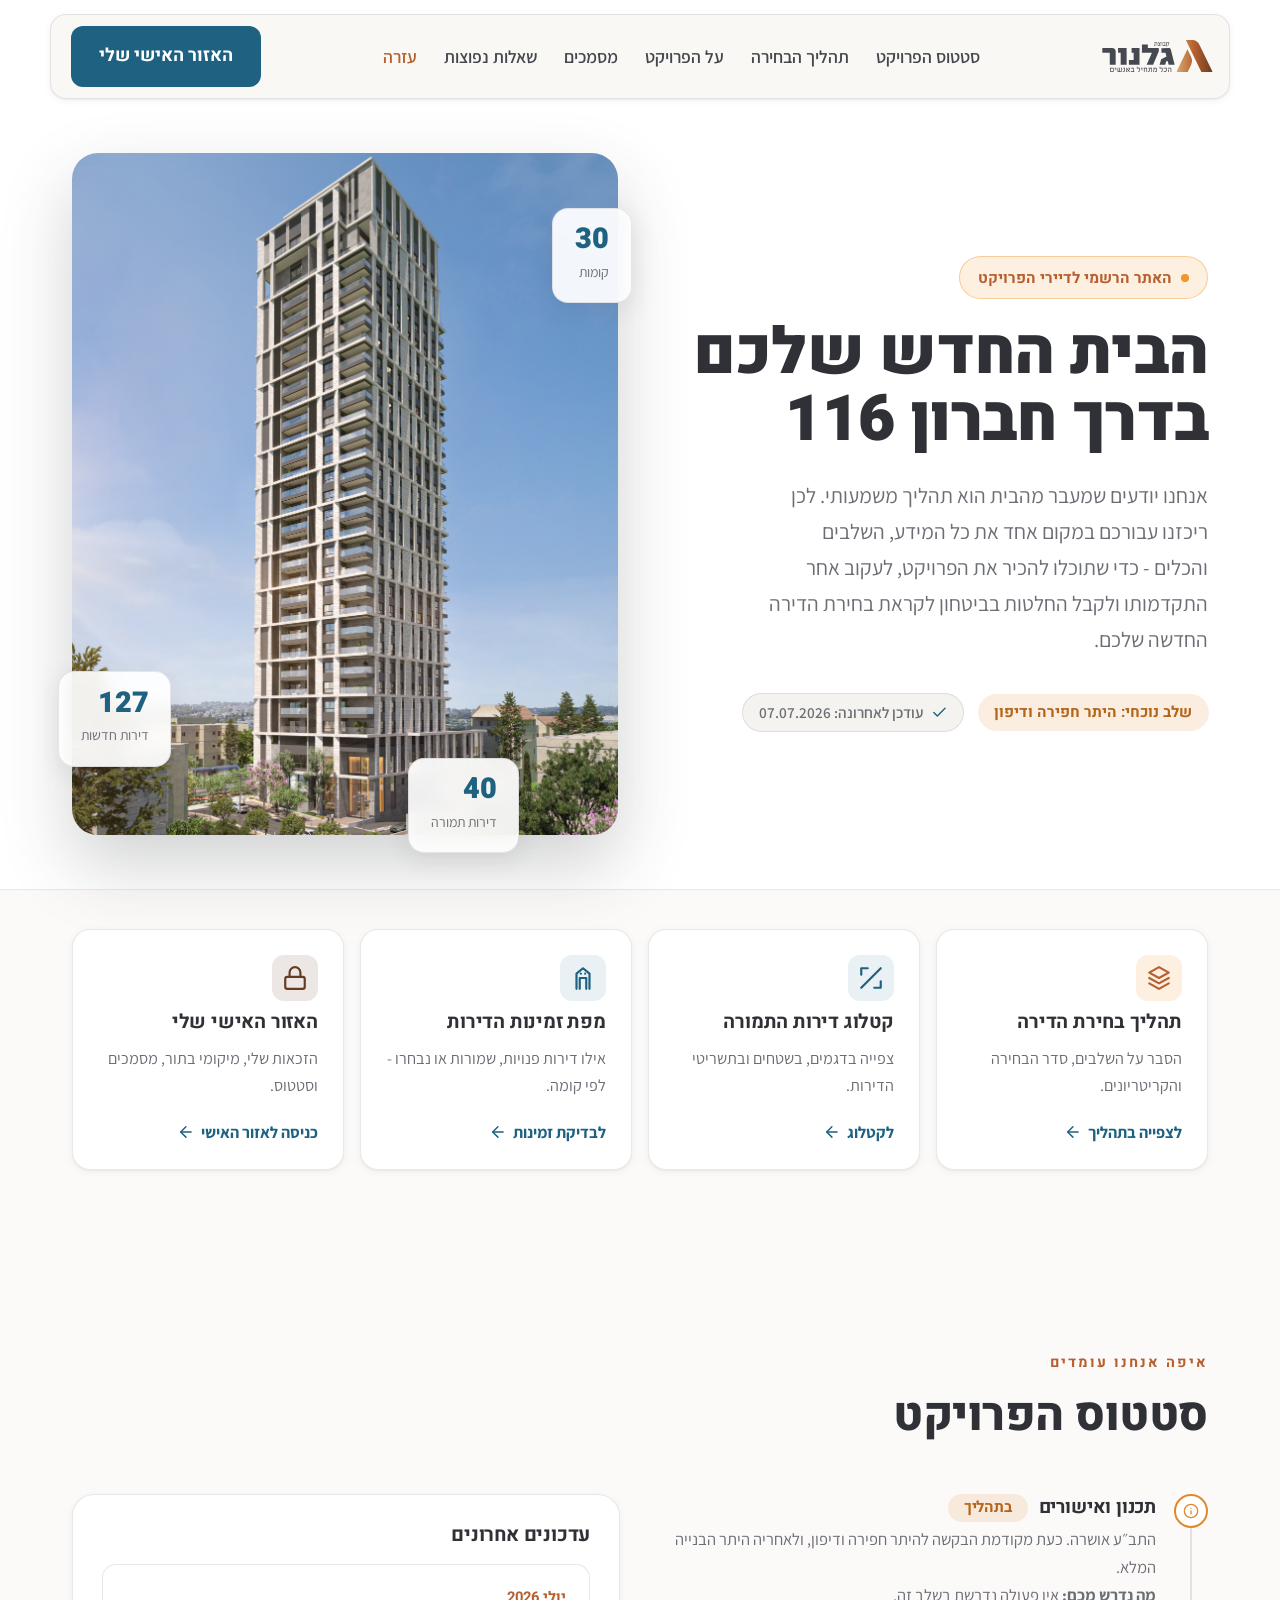
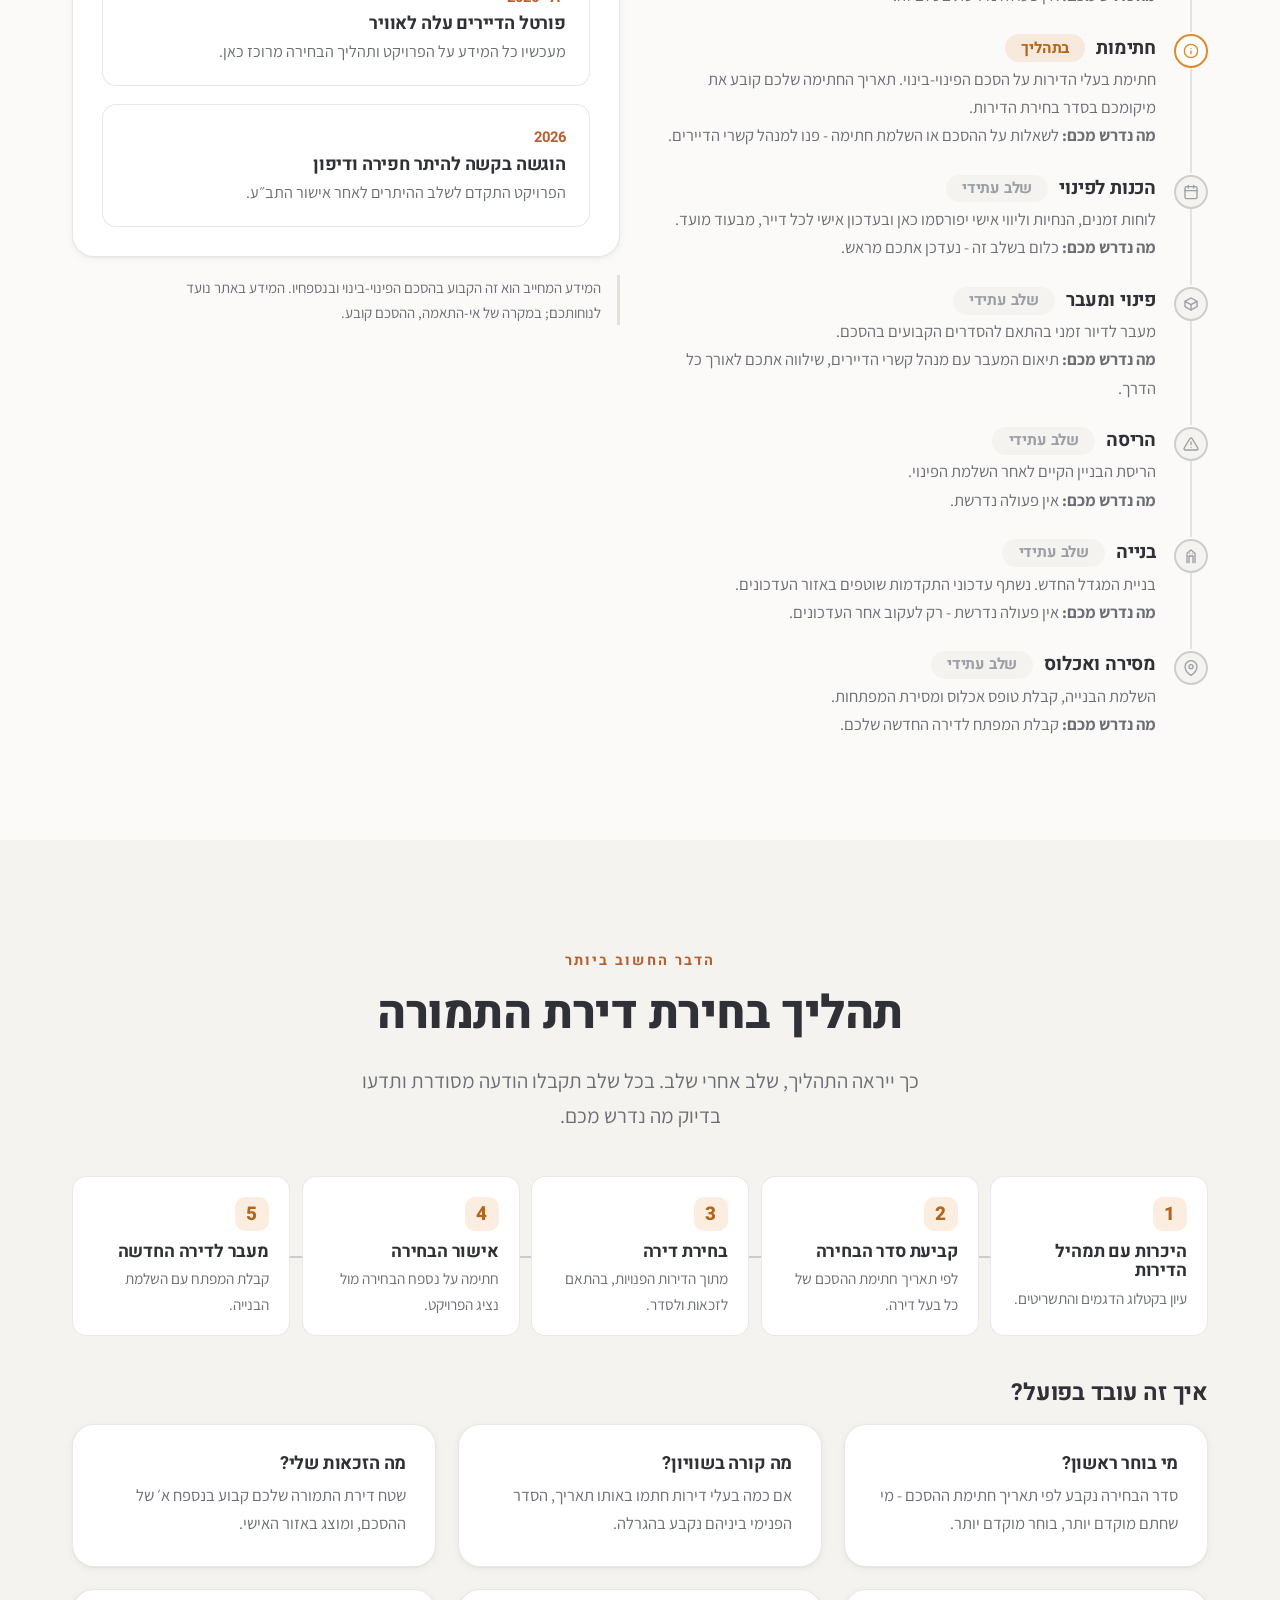
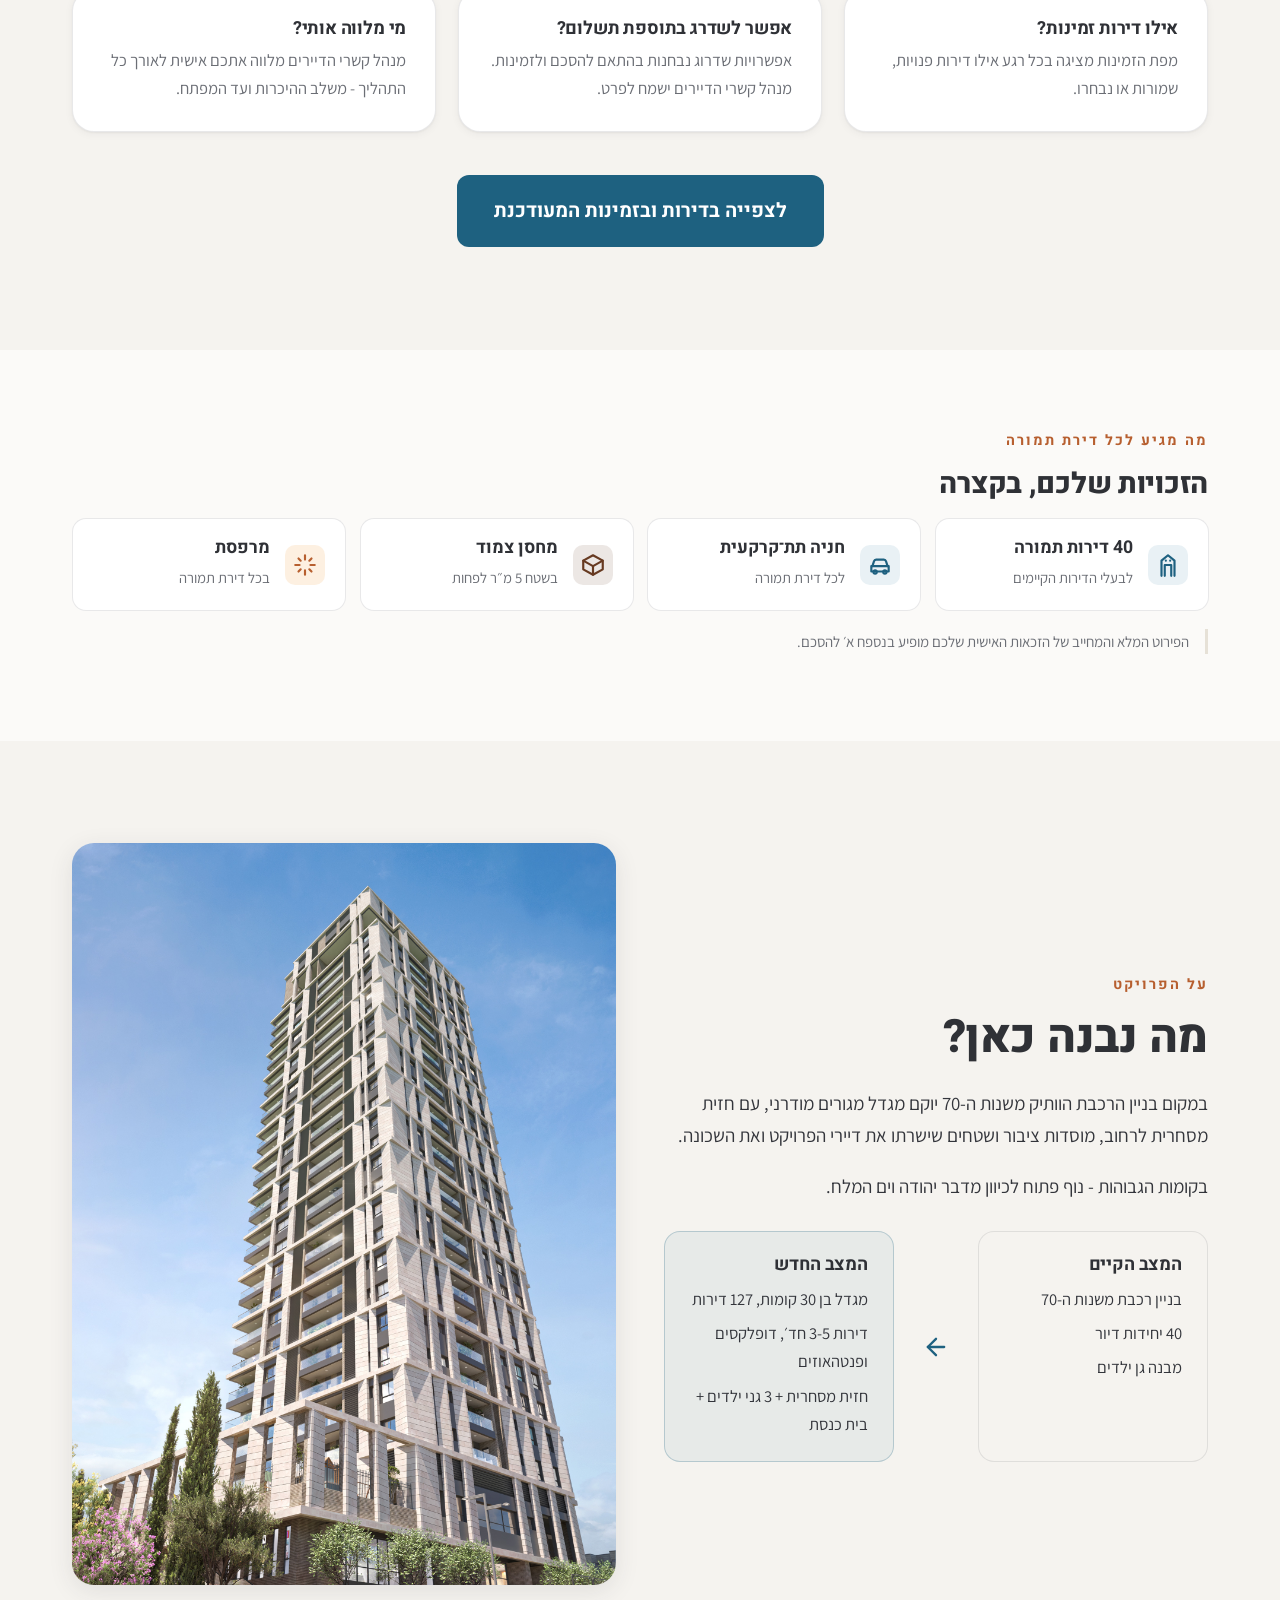
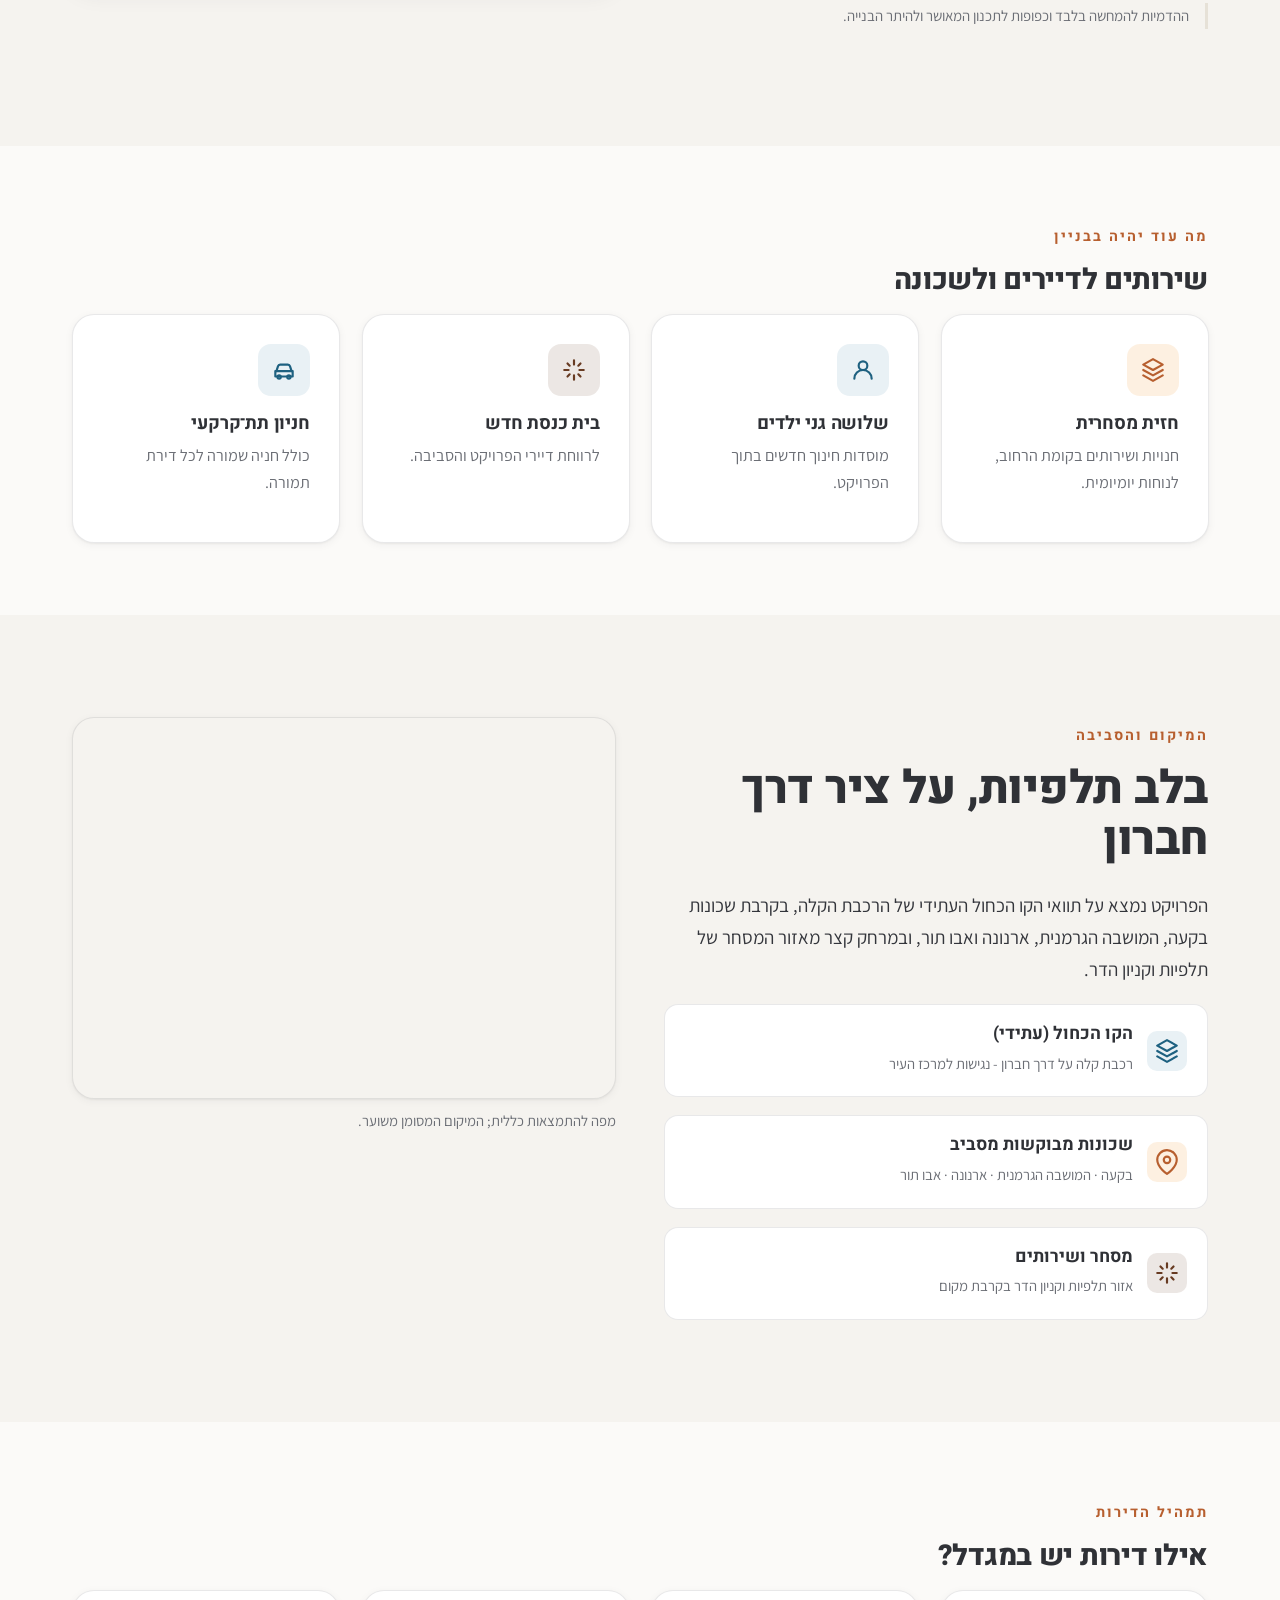
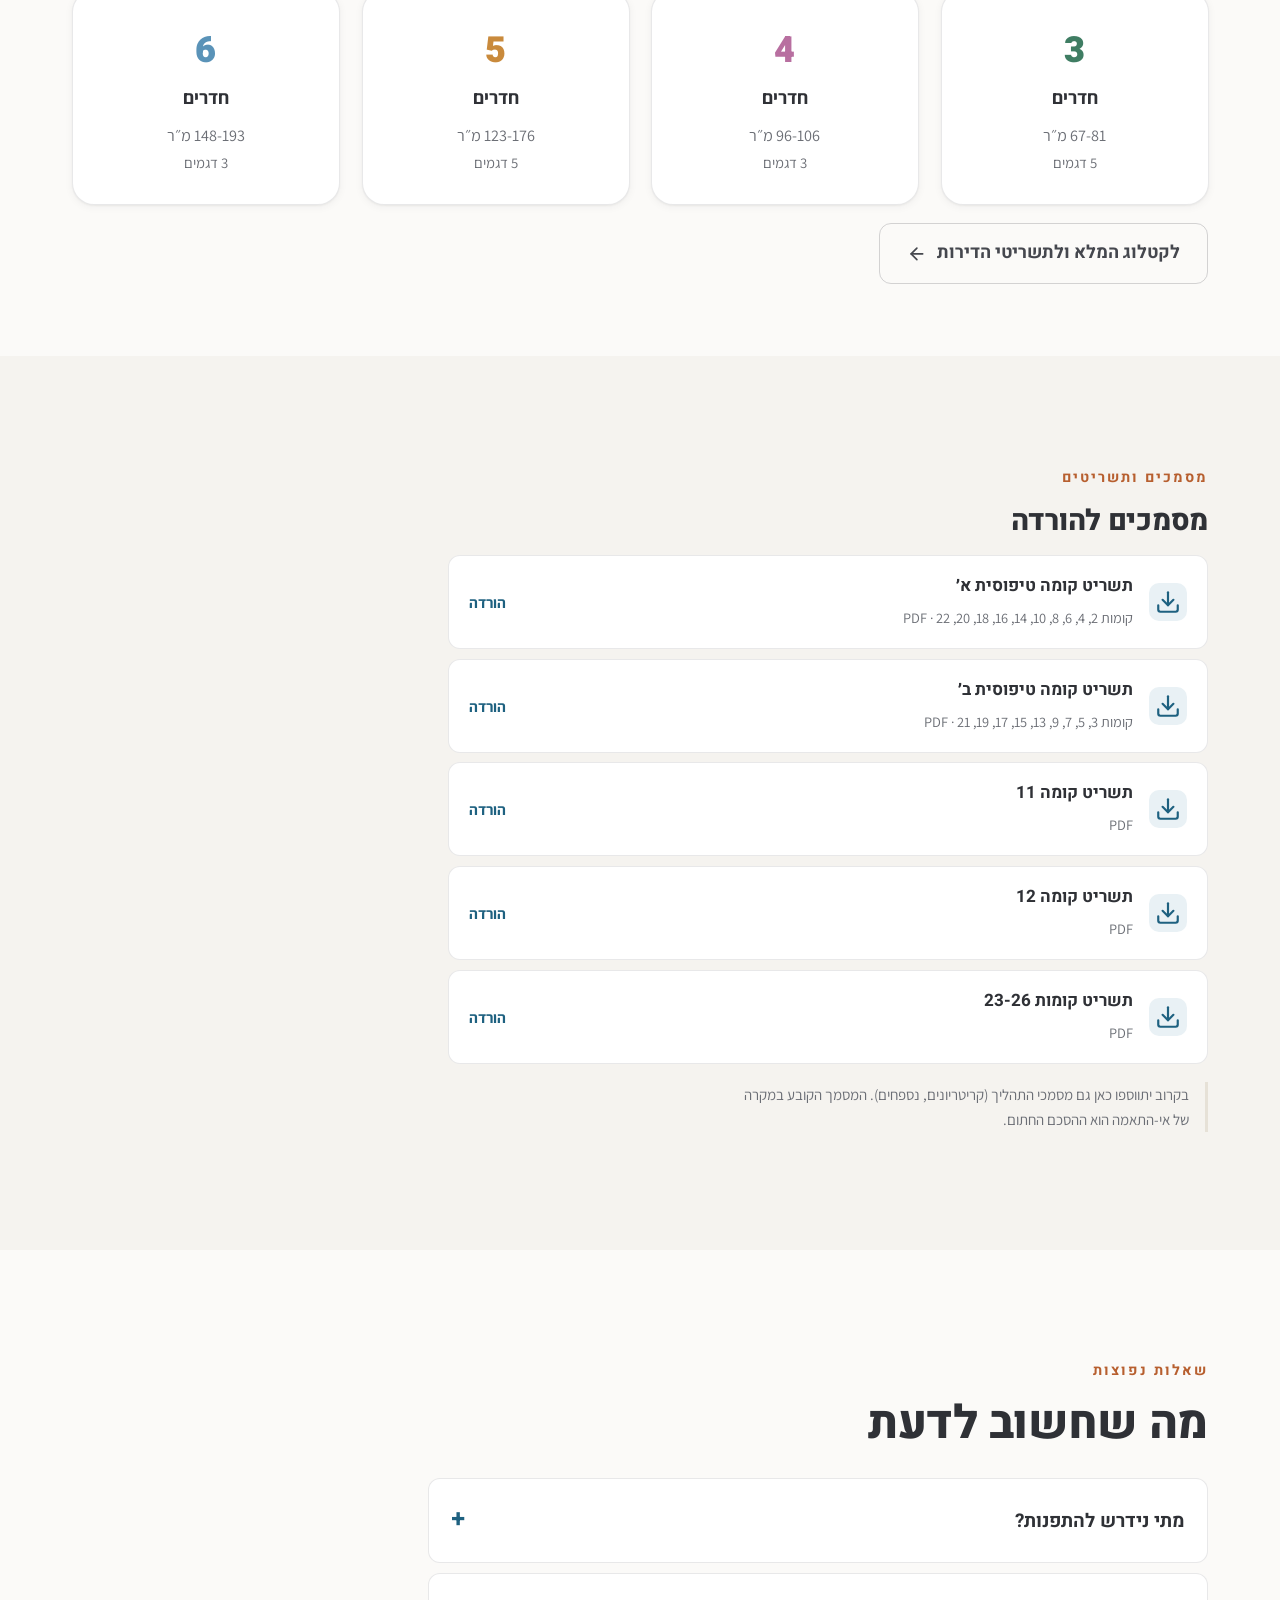
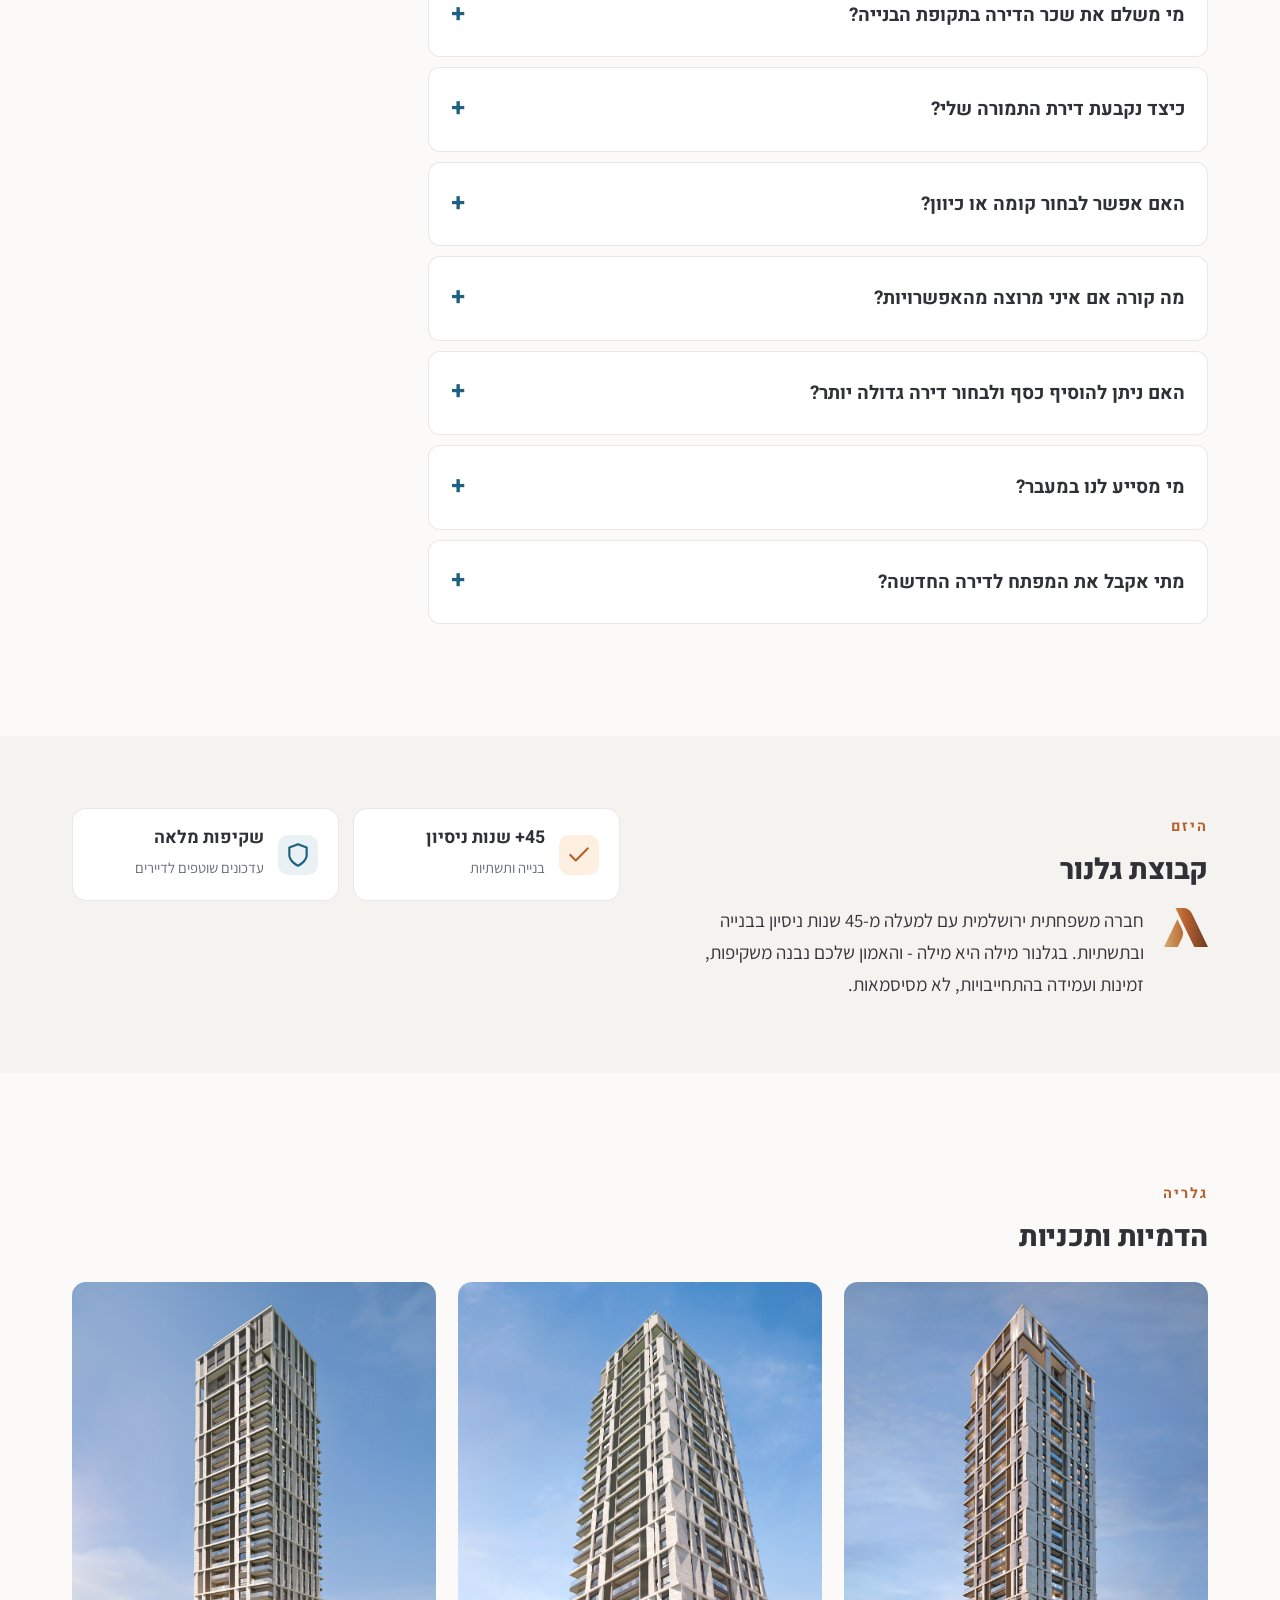
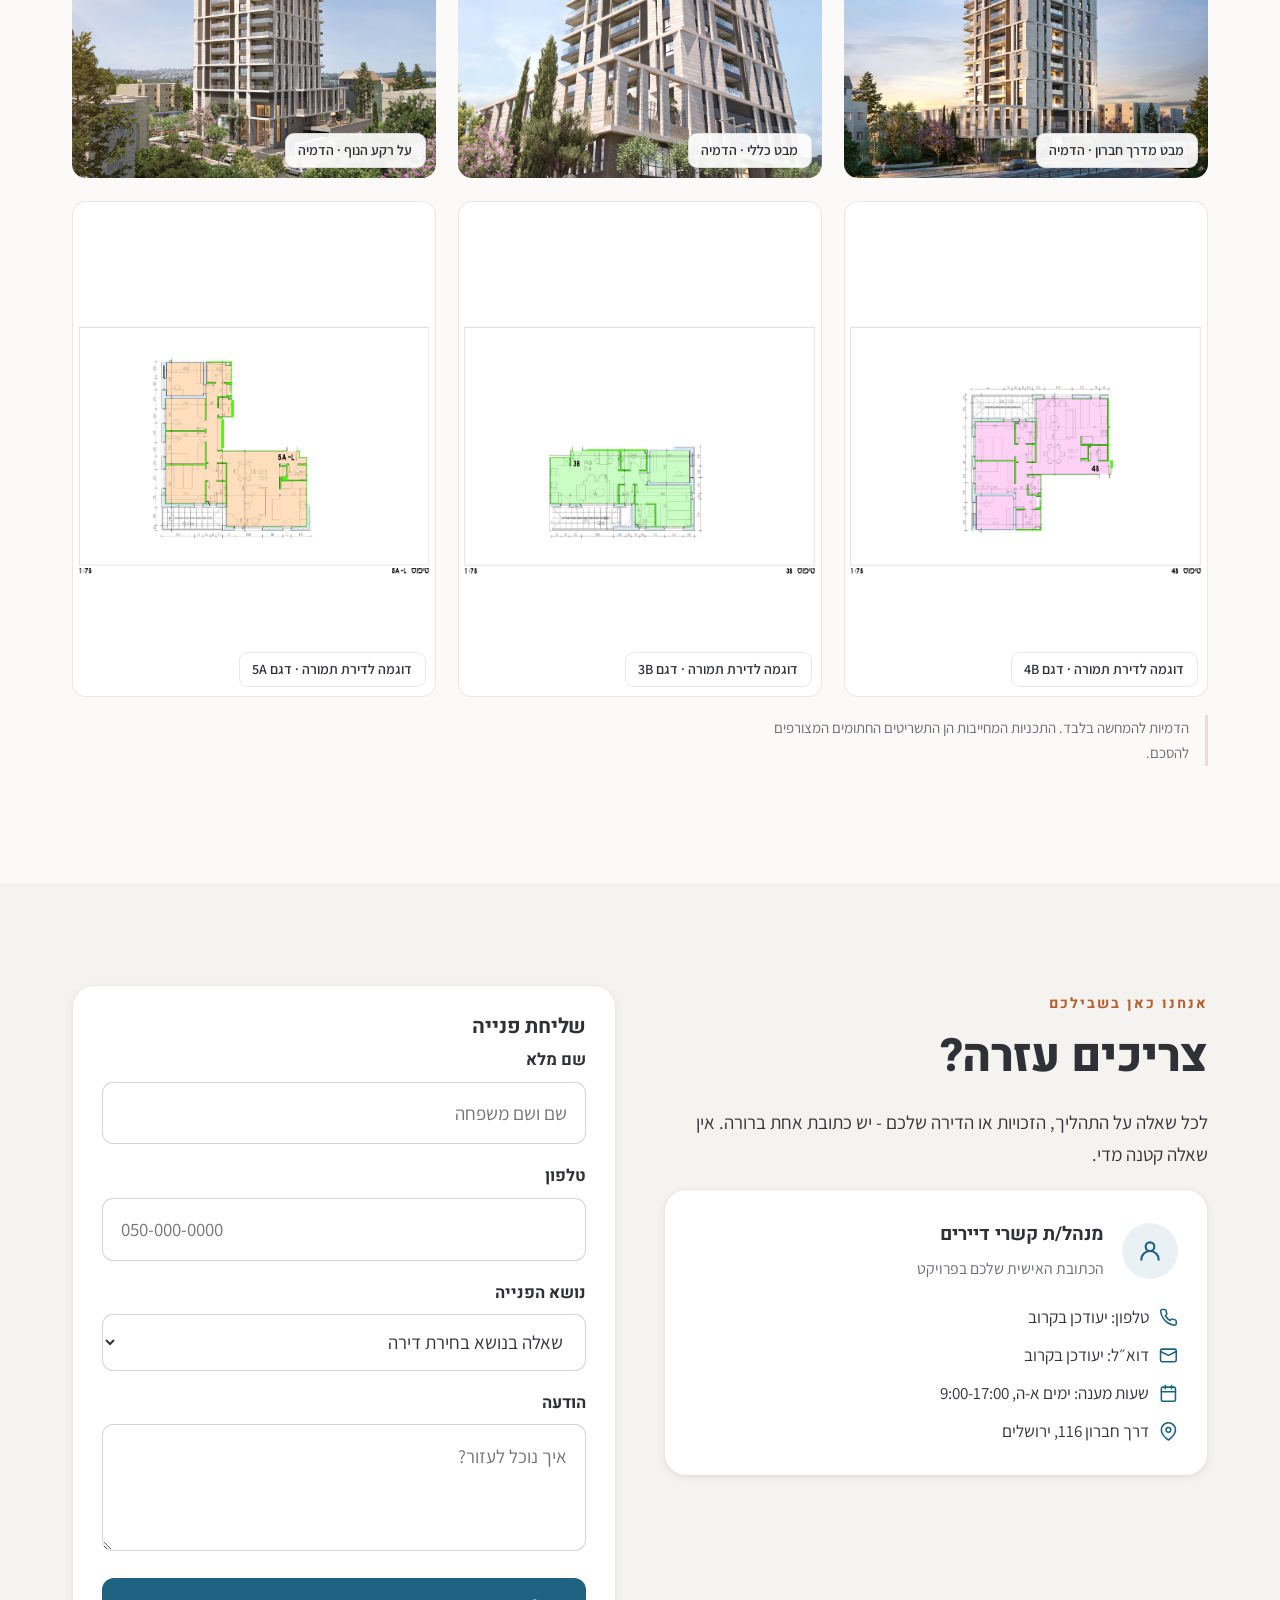
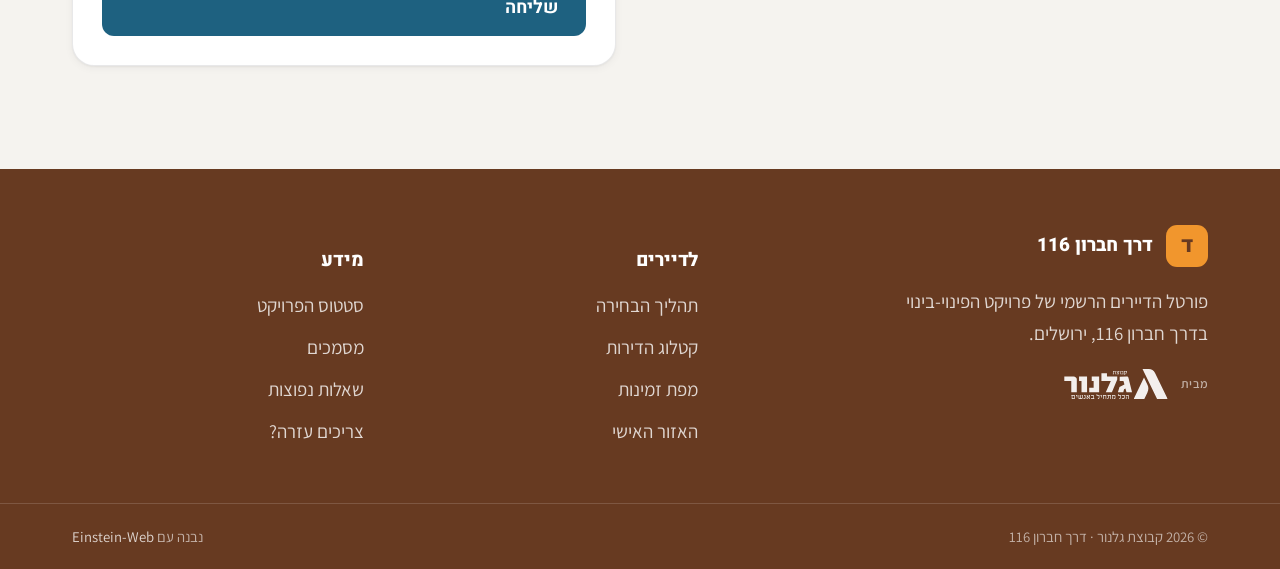
==== index.html @ e19299a9 "Redesign feedback round: icons, route deco, mobile fixes, larger type" ====
<!DOCTYPE html>
<html lang="he" dir="rtl">
<head>
  <meta charset="UTF-8" />
  <meta name="viewport" content="width=device-width, initial-scale=1.0" />
  <title>דרך חברון 116 - פורטל הדיירים | קבוצת גלנור</title>
  <meta name="description" content="האתר הרשמי לדיירי פרויקט הפינוי-בינוי בדרך חברון 116, ירושלים. כל המידע על תהליך בחירת דירת התמורה, סטטוס הפרויקט, זכויות, מסמכים ועדכונים - במקום אחד." />

  <link rel="preconnect" href="https://fonts.googleapis.com" />
  <link rel="preconnect" href="https://fonts.gstatic.com" crossorigin />
  <link href="https://fonts.googleapis.com/css2?family=Assistant:wght@300;400;500;600;700;800&family=Heebo:wght@400;500;700;800;900&display=swap" rel="stylesheet" />
  <link rel="stylesheet" href="assets/css/styles.css" />
  <link rel="stylesheet" href="assets/css/portal.css" />
</head>
<body>
  <a href="#actions" class="skip">דלג לתוכן</a>

  <!-- ============ NAV ============ -->
  <header class="nav">
    <div class="nav__inner">
      <a class="brand" href="#top" aria-label="דרך חברון 116 - קבוצת גלנור">
        <img class="brand__logo" src="assets/img/glanor-logo.svg" alt="קבוצת גלנור" width="117" height="36" />
      </a>
      <ul class="nav__links">
        <li><a href="#status">סטטוס הפרויקט</a></li>
        <li><a href="#process">תהליך הבחירה</a></li>
        <li><a href="#about">על הפרויקט</a></li>
        <li><a href="#docs">מסמכים</a></li>
        <li><a href="#faq">שאלות נפוצות</a></li>
        <li><a href="#help">עזרה</a></li>
      </ul>
      <div class="nav__cta">
        <a href="residents.html#personal" class="btn btn--primary">האזור האישי שלי</a>
        <button class="nav__toggle" data-nav-toggle aria-label="תפריט"></button>
      </div>
    </div>
    <nav class="nav__mobile" data-nav-mobile aria-label="תפריט נייד">
      <a href="#actions">לוח פעולות</a>
      <a href="#status">סטטוס הפרויקט</a>
      <a href="#process">תהליך הבחירה</a>
      <a href="#about">על הפרויקט</a>
      <a href="#location">מיקום</a>
      <a href="#docs">מסמכים</a>
      <a href="#faq">שאלות נפוצות</a>
      <a href="#help">צריכים עזרה?</a>
      <a href="residents.html#personal">האזור האישי שלי</a>
    </nav>
  </header>

  <!-- ============ HERO — resident-first, one render, numbers shown ONCE ============ -->
  <section class="hero3" id="top">
    <div class="container hero3__wrap">
      <div>
        <span class="kicker reveal"><span class="dot"></span> האתר הרשמי לדיירי הפרויקט</span>
        <h1 class="reveal">הבית החדש שלכם<br>בדרך חברון 116</h1>
        <p class="sub reveal">אנחנו יודעים שמעבר מהבית הוא תהליך משמעותי. לכן ריכזנו עבורכם במקום אחד את כל המידע, השלבים והכלים - כדי שתוכלו להכיר את הפרויקט, לעקוב אחר התקדמותו ולקבל החלטות בביטחון לקראת בחירת הדירה החדשה שלכם.</p>
        <div class="ctas reveal" style="align-items:center">
          <span class="status-pill now">שלב נוכחי: היתר חפירה ודיפון</span>
          <span class="updated" data-icon="check"> <span data-updated></span></span>
        </div>
      </div>
      <div class="hero3__media reveal">
        <div class="hero3__frame"><img src="assets/img/renders/tower-hills.jpg" alt="הדמיית המגדל החדש בדרך חברון 116" /></div>
        <div class="hero3__float f1"><b>30</b><small>קומות</small></div>
        <div class="hero3__float f2"><b>127</b><small>דירות חדשות</small></div>
        <div class="hero3__float f3"><b>40</b><small>דירות תמורה</small></div>
      </div>
    </div>
  </section>

  <!-- ============ ACTION BOARD — 4 primary resident actions ============ -->
  <section class="section--tight" id="actions" style="padding-top:2.2rem">
    <div class="container">
      <div class="actions">
        <a class="action-card reveal" href="#process">
          <span class="feature__icon tint-orange" data-icon="layers"></span>
          <h3>תהליך בחירת הדירה</h3>
          <p>הסבר על השלבים, סדר הבחירה והקריטריונים.</p>
          <span class="go">לצפייה בתהליך <span data-icon="arrow"></span></span>
        </a>
        <a class="action-card reveal" href="residents.html#catalog">
          <span class="feature__icon tint-petrol" data-icon="ruler"></span>
          <h3>קטלוג דירות התמורה</h3>
          <p>צפייה בדגמים, בשטחים ובתשריטי הדירות.</p>
          <span class="go">לקטלוג <span data-icon="arrow"></span></span>
        </a>
        <a class="action-card reveal" href="residents.html#map">
          <span class="feature__icon tint-petrol" data-icon="tower"></span>
          <h3>מפת זמינות הדירות</h3>
          <p>אילו דירות פנויות, שמורות או נבחרו - לפי קומה.</p>
          <span class="go">לבדיקת זמינות <span data-icon="arrow"></span></span>
        </a>
        <a class="action-card reveal" href="residents.html#personal">
          <span class="feature__icon tint-brown" data-icon="lock"></span>
          <h3>האזור האישי שלי</h3>
          <p>הזכאות שלי, מיקומי בתור, מסמכים וסטטוס.</p>
          <span class="go">כניסה לאזור האישי <span data-icon="arrow"></span></span>
        </a>
      </div>
    </div>
  </section>

  <!-- ============ PROJECT STATUS / TIMELINE ============ -->
  <section class="section" id="status">
    <div class="container">
      <div style="display:flex;flex-wrap:wrap;align-items:center;justify-content:space-between;gap:1rem" class="reveal">
        <div>
          <span class="eyebrow">איפה אנחנו עומדים</span>
          <h2>סטטוס הפרויקט</h2>
        </div>
      </div>

      <div class="grid grid--2 mt-3" style="gap:40px;align-items:start">
        <ol class="timeline reveal">
          <li class="tl-item now">
            <span class="tl-dot" data-icon="info"></span>
            <div class="tl-body"><h3>תכנון ואישורים <span class="status-pill now">בתהליך</span></h3>
            <p>התב״ע אושרה. כעת מקודמת הבקשה להיתר חפירה ודיפון, ולאחריה היתר הבנייה המלא.<br><b>מה נדרש מכם:</b> אין פעולה נדרשת בשלב זה.</p></div>
          </li>
          <li class="tl-item now">
            <span class="tl-dot" data-icon="info"></span>
            <!-- TODO(admin): לאשר את סטטוס החתימות בפועל (הושלם / בתהליך) -->
            <div class="tl-body"><h3>חתימות <span class="status-pill now">בתהליך</span></h3>
            <p>חתימת בעלי הדירות על הסכם הפינוי-בינוי. תאריך החתימה שלכם קובע את מיקומכם בסדר בחירת הדירות.<br><b>מה נדרש מכם:</b> לשאלות על ההסכם או השלמת חתימה - פנו למנהל קשרי הדיירים.</p></div>
          </li>
          <li class="tl-item">
            <span class="tl-dot" data-icon="calendar"></span>
            <div class="tl-body"><h3>הכנות לפינוי <span class="status-pill future">שלב עתידי</span></h3>
            <p>לוחות זמנים, הנחיות וליווי אישי יפורסמו כאן ובעדכון אישי לכל דייר, מבעוד מועד.<br><b>מה נדרש מכם:</b> כלום בשלב זה - נעדכן אתכם מראש.</p></div>
          </li>
          <li class="tl-item">
            <span class="tl-dot" data-icon="box"></span>
            <div class="tl-body"><h3>פינוי ומעבר <span class="status-pill future">שלב עתידי</span></h3>
            <p>מעבר לדיור זמני בהתאם להסדרים הקבועים בהסכם.<br><b>מה נדרש מכם:</b> תיאום המעבר עם מנהל קשרי הדיירים, שילווה אתכם לאורך כל הדרך.</p></div>
          </li>
          <li class="tl-item">
            <span class="tl-dot" data-icon="alert"></span>
            <div class="tl-body"><h3>הריסה <span class="status-pill future">שלב עתידי</span></h3>
            <p>הריסת הבניין הקיים לאחר השלמת הפינוי.<br><b>מה נדרש מכם:</b> אין פעולה נדרשת.</p></div>
          </li>
          <li class="tl-item">
            <span class="tl-dot" data-icon="tower"></span>
            <div class="tl-body"><h3>בנייה <span class="status-pill future">שלב עתידי</span></h3>
            <p>בניית המגדל החדש. נשתף עדכוני התקדמות שוטפים באזור העדכונים.<br><b>מה נדרש מכם:</b> אין פעולה נדרשת - רק לעקוב אחר העדכונים.</p></div>
          </li>
          <li class="tl-item">
            <span class="tl-dot" data-icon="pin"></span>
            <div class="tl-body"><h3>מסירה ואכלוס <span class="status-pill future">שלב עתידי</span></h3>
            <p>השלמת הבנייה, קבלת טופס אכלוס ומסירת המפתחות.<br><b>מה נדרש מכם:</b> קבלת המפתח לדירה החדשה שלכם.</p></div>
          </li>
        </ol>

        <div class="reveal">
          <div class="card card--pad">
            <h3 style="font-size:1.1rem">עדכונים אחרונים</h3>
            <div class="stack mt-2" id="updates">
              <div class="update-card"><time>יולי 2026</time><h3>פורטל הדיירים עלה לאוויר</h3><p>מעכשיו כל המידע על הפרויקט ותהליך הבחירה מרוכז כאן.</p></div>
              <div class="update-card"><time>2026</time><h3>הוגשה בקשה להיתר חפירה ודיפון</h3><p>הפרויקט התקדם לשלב ההיתרים לאחר אישור התב״ע.</p></div>
              <!-- TODO(admin): להוסיף עדכונים חדשים כאן, החדש למעלה -->
            </div>
          </div>
          <p class="disclaimer mt-2">המידע המחייב הוא זה הקבוע בהסכם הפינוי-בינוי ובנספחיו. המידע באתר נועד לנוחותכם; במקרה של אי-התאמה, ההסכם קובע.</p>
        </div>
      </div>
    </div>
  </section>

  <!-- ============ SELECTION PROCESS ============ -->
  <section class="section bg-stone" id="process">
    <div class="container">
      <div class="center reveal">
        <span class="eyebrow">הדבר החשוב ביותר</span>
        <h2>תהליך בחירת דירת התמורה</h2>
        <p class="lead center">כך ייראה התהליך, שלב אחרי שלב. בכל שלב תקבלו הודעה מסודרת ותדעו בדיוק מה נדרש מכם.</p>
      </div>

      <div class="flow mt-4">
        <div class="flow-step reveal"><h3>היכרות עם תמהיל הדירות</h3><p>עיון בקטלוג הדגמים והתשריטים.</p></div>
        <div class="flow-step reveal"><h3>קביעת סדר הבחירה</h3><p>לפי תאריך חתימת ההסכם של כל בעל דירה.</p></div>
        <div class="flow-step reveal"><h3>בחירת דירה</h3><p>מתוך הדירות הפנויות, בהתאם לזכאות ולסדר.</p></div>
        <div class="flow-step reveal"><h3>אישור הבחירה</h3><p>חתימה על נספח הבחירה מול נציג הפרויקט.</p></div>
        <div class="flow-step reveal"><h3>מעבר לדירה החדשה</h3><p>קבלת המפתח עם השלמת הבנייה.</p></div>
      </div>

      <h3 class="mt-4 reveal" style="font-size:1.3rem">איך זה עובד בפועל?</h3>
      <div class="grid grid--3 mt-2">
        <div class="card card--pad reveal">
          <h3 style="font-size:1rem">מי בוחר ראשון?</h3>
          <p class="muted" style="font-size:.92rem;margin:0">סדר הבחירה נקבע לפי תאריך חתימת ההסכם - מי שחתם מוקדם יותר, בוחר מוקדם יותר.</p>
        </div>
        <div class="card card--pad reveal">
          <h3 style="font-size:1rem">מה קורה בשוויון?</h3>
          <p class="muted" style="font-size:.92rem;margin:0">אם כמה בעלי דירות חתמו באותו תאריך, הסדר הפנימי ביניהם נקבע בהגרלה.</p>
        </div>
        <div class="card card--pad reveal">
          <h3 style="font-size:1rem">מה הזכאות שלי?</h3>
          <p class="muted" style="font-size:.92rem;margin:0">שטח דירת התמורה שלכם קבוע בנספח א׳ של ההסכם, ומוצג באזור האישי.</p>
        </div>
        <div class="card card--pad reveal">
          <h3 style="font-size:1rem">אילו דירות זמינות?</h3>
          <p class="muted" style="font-size:.92rem;margin:0">מפת הזמינות מציגה בכל רגע אילו דירות פנויות, שמורות או נבחרו.</p>
        </div>
        <div class="card card--pad reveal">
          <h3 style="font-size:1rem">אפשר לשדרג בתוספת תשלום?</h3>
          <!-- TODO(admin): לאשר את מדיניות השדרוג מול ההסכם ולעדכן את הנוסח -->
          <p class="muted" style="font-size:.92rem;margin:0">אפשרויות שדרוג נבחנות בהתאם להסכם ולזמינות. מנהל קשרי הדיירים ישמח לפרט.</p>
        </div>
        <div class="card card--pad reveal">
          <h3 style="font-size:1rem">מי מלווה אותי?</h3>
          <p class="muted" style="font-size:.92rem;margin:0">מנהל קשרי הדיירים מלווה אתכם אישית לאורך כל התהליך - משלב ההיכרות ועד המפתח.</p>
        </div>
      </div>

      <div class="center mt-4 reveal">
        <a href="residents.html#map" class="btn btn--primary" style="font-size:1.1rem;padding:1rem 2rem">לצפייה בדירות ובזמינות המעודכנת</a>
      </div>
    </div>
  </section>

  <!-- ============ ENTITLEMENTS (resident facts, shown once) ============ -->
  <section class="section--tight" id="rights">
    <div class="container">
      <div class="reveal"><span class="eyebrow">מה מגיע לכל דירת תמורה</span><h2 style="font-size:1.6rem">הזכויות שלכם, בקצרה</h2></div>
      <div class="facts mt-2">
        <div class="fact reveal"><span class="feature__icon tint-petrol" data-icon="tower"></span><div><b>40 דירות תמורה</b><small>לבעלי הדירות הקיימים</small></div></div>
        <div class="fact reveal"><span class="feature__icon tint-petrol" data-icon="car"></span><div><b>חניה תת־קרקעית</b><small>לכל דירת תמורה</small></div></div>
        <div class="fact reveal"><span class="feature__icon tint-brown" data-icon="box"></span><div><b>מחסן צמוד</b><small>בשטח 5 מ״ר לפחות</small></div></div>
        <div class="fact reveal"><span class="feature__icon tint-orange" data-icon="sparkle"></span><div><b>מרפסת</b><small>בכל דירת תמורה</small></div></div>
      </div>
      <p class="disclaimer mt-2">הפירוט המלא והמחייב של הזכאות האישית שלכם מופיע בנספח א׳ להסכם.</p>
    </div>
  </section>

  <!-- ============ ABOUT (short) + existing-vs-future diagram ============ -->
  <section class="section bg-stone" id="about">
    <div class="container">
      <div class="grid grid--2" style="align-items:center;gap:48px">
        <div class="reveal">
          <span class="eyebrow">על הפרויקט</span>
          <h2>מה נבנה כאן?</h2>
          <p>במקום בניין הרכבת הוותיק משנות ה-70 יוקם מגדל מגורים מודרני, עם חזית מסחרית לרחוב, מוסדות ציבור ושטחים שישרתו את דיירי הפרויקט ואת השכונה.</p>
          <p>בקומות הגבוהות - נוף פתוח לכיוון מדבר יהודה וים המלח.</p>
          <div class="transform mt-3">
            <div class="tr-box old reveal">
              <h3>המצב הקיים</h3>
              <ul>
                <li>בניין רכבת משנות ה-70</li>
                <li>40 יחידות דיור</li>
                <li>מבנה גן ילדים</li>
              </ul>
            </div>
            <div class="tr-arrow reveal" data-icon="arrow"></div>
            <div class="tr-box new reveal">
              <h3>המצב החדש</h3>
              <ul>
                <li>מגדל בן 30 קומות, 127 דירות</li>
                <li>דירות 3-5 חד׳, דופלקסים ופנטהאוזים</li>
                <li>חזית מסחרית + 3 גני ילדים + בית כנסת</li>
              </ul>
            </div>
          </div>
        </div>
        <div class="reveal"><img class="about-img" src="assets/img/renders/tower-day.jpg" alt="הדמיית המגדל החדש - להמחשה בלבד" /></div>
      </div>
      <p class="disclaimer mt-2">ההדמיות להמחשה בלבד וכפופות לתכנון המאושר ולהיתר הבנייה.</p>
    </div>
  </section>

  <!-- ============ PUBLIC FACILITIES (icons) ============ -->
  <section class="section--tight" id="facilities">
    <div class="container">
      <div class="reveal"><span class="eyebrow">מה עוד יהיה בבניין</span><h2 style="font-size:1.6rem">שירותים לדיירים ולשכונה</h2></div>
      <div class="grid grid--4 mt-2">
        <div class="card feature reveal"><div class="feature__icon tint-orange" data-icon="layers"></div><h3 style="font-size:1.02rem">חזית מסחרית</h3><p class="muted" style="font-size:.9rem">חנויות ושירותים בקומת הרחוב, לנוחות יומיומית.</p></div>
        <div class="card feature reveal"><div class="feature__icon tint-petrol" data-icon="user"></div><h3 style="font-size:1.02rem">שלושה גני ילדים</h3><p class="muted" style="font-size:.9rem">מוסדות חינוך חדשים בתוך הפרויקט.</p></div>
        <div class="card feature reveal"><div class="feature__icon tint-brown" data-icon="sparkle"></div><h3 style="font-size:1.02rem">בית כנסת חדש</h3><p class="muted" style="font-size:.9rem">לרווחת דיירי הפרויקט והסביבה.</p></div>
        <div class="card feature reveal"><div class="feature__icon tint-petrol" data-icon="car"></div><h3 style="font-size:1.02rem">חניון תת־קרקעי</h3><p class="muted" style="font-size:.9rem">כולל חניה שמורה לכל דירת תמורה.</p></div>
      </div>
    </div>
  </section>

  <!-- ============ LOCATION — map instead of another render ============ -->
  <section class="section bg-stone" id="location">
    <div class="container">
      <div class="grid grid--2" style="gap:48px;align-items:start">
        <div class="reveal">
          <span class="eyebrow">המיקום והסביבה</span>
          <h2>בלב תלפיות, על ציר דרך חברון</h2>
          <p>הפרויקט נמצא על תוואי הקו הכחול העתידי של הרכבת הקלה, בקרבת שכונות בקעה, המושבה הגרמנית, ארנונה ואבו תור, ובמרחק קצר מאזור המסחר של תלפיות וקניון הדר.</p>
          <div class="stack mt-2">
            <div class="fact"><span class="feature__icon tint-petrol" data-icon="layers"></span><div><b>הקו הכחול (עתידי)</b><small>רכבת קלה על דרך חברון - נגישות למרכז העיר</small></div></div>
            <div class="fact"><span class="feature__icon tint-orange" data-icon="pin"></span><div><b>שכונות מבוקשות מסביב</b><small>בקעה · המושבה הגרמנית · ארנונה · אבו תור</small></div></div>
            <div class="fact"><span class="feature__icon tint-brown" data-icon="sparkle"></span><div><b>מסחר ושירותים</b><small>אזור תלפיות וקניון הדר בקרבת מקום</small></div></div>
          </div>
        </div>
        <div class="reveal">
          <div class="map-frame">
            <!-- TODO(admin): לאמת את נקודת הסימון המדויקת של דרך חברון 116 -->
            <iframe title="מפת התמצאות - דרך חברון 116, ירושלים" loading="lazy"
              src="https://www.openstreetmap.org/export/embed.html?bbox=35.2100%2C31.7340%2C35.2380%2C31.7500&amp;layer=mapnik&amp;marker=31.7423%2C35.2237"></iframe>
          </div>
          <p class="muted mt-1" style="font-size:.82rem">מפה להתמצאות כללית; המיקום המסומן משוער.</p>
        </div>
      </div>
    </div>
  </section>

  <!-- ============ APARTMENT MIX (compact, data-driven) ============ -->
  <section class="section--tight" id="mix">
    <div class="container">
      <div class="reveal"><span class="eyebrow">תמהיל הדירות</span><h2 style="font-size:1.6rem">אילו דירות יש במגדל?</h2></div>
      <div class="grid grid--4 mt-2" id="mix-summary"></div>
      <div class="mt-2 reveal">
        <a href="residents.html#catalog" class="btn btn--ghost" data-icon-after="arrow">לקטלוג המלא ולתשריטי הדירות</a>
      </div>
    </div>
  </section>

  <!-- ============ DOCUMENTS ============ -->
  <section class="section bg-stone" id="docs">
    <div class="container">
      <div class="reveal"><span class="eyebrow">מסמכים ותשריטים</span><h2 style="font-size:1.6rem">מסמכים להורדה</h2></div>
      <div class="docs mt-2" style="max-width:760px">
        <a class="doc reveal" href="assets/plans/floor-typical-A.pdf" target="_blank" rel="noopener"><span class="feature__icon tint-petrol" data-icon="download"></span><div><b>תשריט קומה טיפוסית א׳</b><small>קומות 2, 4, 6, 8, 10, 14, 16, 18, 20, 22 · PDF</small></div><span class="go">הורדה</span></a>
        <a class="doc reveal" href="assets/plans/floor-typical-B.pdf" target="_blank" rel="noopener"><span class="feature__icon tint-petrol" data-icon="download"></span><div><b>תשריט קומה טיפוסית ב׳</b><small>קומות 3, 5, 7, 9, 13, 15, 17, 19, 21 · PDF</small></div><span class="go">הורדה</span></a>
        <a class="doc reveal" href="assets/plans/floor-11.pdf" target="_blank" rel="noopener"><span class="feature__icon tint-petrol" data-icon="download"></span><div><b>תשריט קומה 11</b><small>PDF</small></div><span class="go">הורדה</span></a>
        <a class="doc reveal" href="assets/plans/floor-12.pdf" target="_blank" rel="noopener"><span class="feature__icon tint-petrol" data-icon="download"></span><div><b>תשריט קומה 12</b><small>PDF</small></div><span class="go">הורדה</span></a>
        <a class="doc reveal" href="assets/plans/floor-typical-D-23-26.pdf" target="_blank" rel="noopener"><span class="feature__icon tint-petrol" data-icon="download"></span><div><b>תשריט קומות 23-26</b><small>PDF</small></div><span class="go">הורדה</span></a>
        <!-- TODO(admin): להוסיף כאן את ההסכם, נספח א' והקריטריונים המלאים כשיאושרו לפרסום -->
      </div>
      <p class="disclaimer mt-2">בקרוב יתווספו כאן גם מסמכי התהליך (קריטריונים, נספחים). המסמך הקובע במקרה של אי-התאמה הוא ההסכם החתום.</p>
    </div>
  </section>

  <!-- ============ FAQ ============ -->
  <section class="section" id="faq">
    <div class="container">
      <div class="reveal"><span class="eyebrow">שאלות נפוצות</span><h2>מה שחשוב לדעת</h2></div>
      <div class="faq mt-3" style="max-width:780px">
        <details><summary>מתי נידרש להתפנות?</summary><p>לוח הזמנים לפינוי טרם נקבע סופית. ברגע שיהיו תאריכים מחייבים - נפרסם אותם כאן, בציר הזמן ובעדכון אישי לכל דייר. לא תופתעו ברגע האחרון.</p></details>
        <details><summary>מי משלם את שכר הדירה בתקופת הבנייה?</summary><p>הסדרי הדיור הזמני ושכר הדירה מוגדרים בהסכם הפינוי-בינוי שנחתם מולכם. לפרטים המחייבים עיינו בהסכם, או פנו למנהל קשרי הדיירים ונשמח להסביר.</p></details><!-- TODO(admin): לעדכן תשובה מפורטת לפי ההסכם -->
        <details><summary>כיצד נקבעת דירת התמורה שלי?</summary><p>שטח הזכאות שלכם קבוע בנספח א׳ להסכם. את הדירה הספציפית בוחרים מתוך הדירות הפנויות המתאימות לזכאות, לפי סדר הבחירה.</p></details>
        <details><summary>האם אפשר לבחור קומה או כיוון?</summary><p>כן - הבחירה נעשית מתוך הדירות הפנויות בזמן תורכם. ככל שמיקומכם בסדר הבחירה מוקדם יותר, המבחר רחב יותר.</p></details>
        <details><summary>מה קורה אם איני מרוצה מהאפשרויות?</summary><p>פנו למנהל קשרי הדיירים לפני מועד הבחירה - נעבור יחד על האפשרויות, ההעדפות והפתרונות האפשריים בהתאם להסכם.</p></details>
        <details><summary>האם ניתן להוסיף כסף ולבחור דירה גדולה יותר?</summary><p>אפשרויות שדרוג בתוספת תשלום נבחנות בהתאם להסכם ולזמינות הדירות. מנהל קשרי הדיירים יפרט את התנאים הרלוונטיים עבורכם.</p></details><!-- TODO(admin): לאשר מדיניות שדרוג -->
        <details><summary>מי מסייע לנו במעבר?</summary><p>מנהל קשרי הדיירים מלווה כל משפחה באופן אישי - בהכנות, במעבר לדיור הזמני ובחזרה לדירה החדשה.</p></details>
        <details><summary>מתי אקבל את המפתח לדירה החדשה?</summary><p>עם השלמת הבנייה וקבלת טופס האכלוס. שלב "מסירה ואכלוס" בציר הזמן יתעדכן בתאריכים ברגע שיהיו.</p></details>
      </div>
    </div>
  </section>

  <!-- ============ DEVELOPER — short, no big logo ============ -->
  <section class="section--tight bg-stone" id="developer">
    <div class="container">
      <div class="grid grid--2" style="gap:40px;align-items:start">
        <div class="reveal">
          <span class="eyebrow">היזם</span>
          <h2 style="font-size:1.6rem">קבוצת גלנור</h2>
          <div class="dev-mini mt-2">
            <img src="assets/img/glanor-mark.svg" alt="" aria-hidden="true" />
            <p style="margin:0">חברה משפחתית ירושלמית עם למעלה מ-45 שנות ניסיון בבנייה ובתשתיות. בגלנור מילה היא מילה - והאמון שלכם נבנה משקיפות, זמינות ועמידה בהתחייבויות, לא מסיסמאות.</p>
          </div>
        </div>
        <div class="reveal">
          <div class="facts" style="grid-template-columns:1fr 1fr">
            <div class="fact"><span class="feature__icon tint-orange" data-icon="check"></span><div><b>45+ שנות ניסיון</b><small>בנייה ותשתיות</small></div></div>
            <div class="fact"><span class="feature__icon tint-petrol" data-icon="shield"></span><div><b>שקיפות מלאה</b><small>עדכונים שוטפים לדיירים</small></div></div>
          </div>
        </div>
      </div>
    </div>
  </section>

  <!-- ============ GALLERY — varied: 3 renders + plans ============ -->
  <section class="section" id="gallery">
    <div class="container">
      <div class="reveal"><span class="eyebrow">גלריה</span><h2 style="font-size:1.6rem">הדמיות ותכניות</h2></div>
      <div class="grid grid--3 mt-3">
        <figure class="gtile reveal" style="margin:0"><img src="assets/img/renders/tower-evening.jpg" alt="מבט מהרחוב בשעת ערב" style="border-radius:var(--radius);aspect-ratio:11/15;object-fit:cover" /><figcaption>מבט מדרך חברון · הדמיה</figcaption></figure>
        <figure class="gtile reveal" style="margin:0"><img src="assets/img/renders/tower-day.jpg" alt="מבט כללי לאור יום" style="border-radius:var(--radius);aspect-ratio:11/15;object-fit:cover" /><figcaption>מבט כללי · הדמיה</figcaption></figure>
        <figure class="gtile reveal" style="margin:0"><img src="assets/img/renders/tower-hills.jpg" alt="המגדל על רקע נוף ירושלים" style="border-radius:var(--radius);aspect-ratio:11/15;object-fit:cover" /><figcaption>על רקע הנוף · הדמיה</figcaption></figure>
        <figure class="gtile reveal" style="margin:0"><img src="assets/img/plans/type-4B.png" alt="תכנית דירת 4 חדרים דגם 4B" style="border-radius:var(--radius);aspect-ratio:11/15;object-fit:contain;border:1px solid var(--line)" /><figcaption>דוגמה לדירת תמורה · דגם 4B</figcaption></figure>
        <figure class="gtile reveal" style="margin:0"><img src="assets/img/plans/type-3B.png" alt="תכנית דירת 3 חדרים דגם 3B" style="border-radius:var(--radius);aspect-ratio:11/15;object-fit:contain;border:1px solid var(--line)" /><figcaption>דוגמה לדירת תמורה · דגם 3B</figcaption></figure>
        <figure class="gtile reveal" style="margin:0"><img src="assets/img/plans/type-5A-L.png" alt="תכנית דירת 5 חדרים דגם 5A" style="border-radius:var(--radius);aspect-ratio:11/15;object-fit:contain;border:1px solid var(--line)" /><figcaption>דוגמה לדירת תמורה · דגם 5A</figcaption></figure>
      </div>
      <p class="disclaimer mt-2">הדמיות להמחשה בלבד. התכניות המחייבות הן התשריטים החתומים המצורפים להסכם.</p>
    </div>
  </section>

  <!-- ============ HELP / CONTACT ============ -->
  <section class="section bg-stone" id="help">
    <div class="container">
      <div class="grid grid--2" style="gap:48px;align-items:start">
        <div class="reveal">
          <span class="eyebrow">אנחנו כאן בשבילכם</span>
          <h2>צריכים עזרה?</h2>
          <p>לכל שאלה על התהליך, הזכויות או הדירה שלכם - יש כתובת אחת ברורה. אין שאלה קטנה מדי.</p>
          <div class="help-card mt-2">
            <div class="help-person">
              <span class="avatar" data-icon="user"></span>
              <div>
                <b>מנהל/ת קשרי דיירים</b>
                <small>הכתובת האישית שלכם בפרויקט</small>
              </div>
            </div>
            <div class="help-lines">
              <!-- TODO(admin): להשלים שם, טלפון ודוא"ל של מנהל/ת קשרי הדיירים -->
              <span data-icon="phone"> טלפון: יעודכן בקרוב</span>
              <span data-icon="mail"> דוא״ל: יעודכן בקרוב</span>
              <span data-icon="calendar"> שעות מענה: ימים א-ה, 9:00-17:00</span>
              <span data-icon="pin"> דרך חברון 116, ירושלים</span>
            </div>
          </div>
        </div>
        <form class="card card--pad reveal" onsubmit="event.preventDefault(); this.reset(); document.getElementById('lead-ok').classList.remove('hidden');">
          <h3 style="font-size:1.15rem;margin-top:0">שליחת פנייה</h3>
          <div class="field"><label for="cname">שם מלא</label><input id="cname" required placeholder="שם ושם משפחה" /></div>
          <div class="field"><label for="cphone">טלפון</label><input id="cphone" type="tel" required placeholder="050-000-0000" /></div>
          <div class="field"><label for="cint">נושא הפנייה</label>
            <select id="cint"><option>שאלה בנושא בחירת דירה</option><option>תיאום פגישה</option><option>שאלה על הזכאות שלי</option><option>עדכון פרטים</option><option>אחר</option></select>
          </div>
          <div class="field"><label for="cmsg">הודעה</label><textarea id="cmsg" rows="3" placeholder="איך נוכל לעזור?"></textarea></div>
          <button class="btn btn--primary" type="submit" style="width:100%">שליחה</button>
          <p id="lead-ok" class="hidden center mt-1" style="color:var(--petrol);font-weight:700">תודה! נחזור אליכם בהקדם. (טופס הדגמה)</p>
        </form>
      </div>
    </div>
  </section>

  <!-- ============ FOOTER ============ -->
  <footer class="footer">
    <div class="container footer__grid">
      <div>
        <a class="brand" href="#top" style="margin-bottom:1rem">
          <span class="brand__mark" style="background:var(--orange);color:var(--brown)">ד</span>
          <span class="brand__name" style="color:#fff">דרך חברון 116</span>
        </a>
        <p style="max-width:34ch">פורטל הדיירים הרשמי של פרויקט הפינוי-בינוי בדרך חברון 116, ירושלים.</p>
        <div style="display:flex;align-items:center;gap:.7rem;margin-top:.2rem">
          <span class="brand__credit" style="color:rgba(255,255,255,.6)">מבית</span>
          <img class="brand__logo logo-on-dark" src="assets/img/glanor-logo.svg" alt="קבוצת גלנור" style="height:32px" />
        </div>
      </div>
      <div><h4>לדיירים</h4><ul>
        <li><a href="#process">תהליך הבחירה</a></li>
        <li><a href="residents.html#catalog">קטלוג הדירות</a></li>
        <li><a href="residents.html#map">מפת זמינות</a></li>
        <li><a href="residents.html#personal">האזור האישי</a></li>
      </ul></div>
      <div><h4>מידע</h4><ul>
        <li><a href="#status">סטטוס הפרויקט</a></li>
        <li><a href="#docs">מסמכים</a></li>
        <li><a href="#faq">שאלות נפוצות</a></li>
        <li><a href="#help">צריכים עזרה?</a></li>
      </ul></div>
    </div>
    <div class="footer__bar"><div class="container" style="display:flex;flex-wrap:wrap;justify-content:space-between;gap:.6rem;width:100%">
      <span>© 2026 קבוצת גלנור · דרך חברון 116</span><span>נבנה עם <a href="https://einstein-web.co.il" target="_blank" rel="noopener">Einstein-Web</a></span>
    </div></div>
  </footer>

  <!-- data + ui -->
  <script src="assets/js/data/project.js"></script>
  <script src="assets/js/data/models.js"></script>
  <script src="assets/js/ui/common.js"></script>
  <script>
    // inline icons
    document.querySelectorAll('[data-icon]').forEach(function (n) { n.insertAdjacentHTML('afterbegin', DH.ui.icon(n.getAttribute('data-icon'))); });
    document.querySelectorAll('[data-icon-after]').forEach(function (n) { n.insertAdjacentHTML('beforeend', ' ' + DH.ui.icon(n.getAttribute('data-icon-after'))); });

    // "last updated" from one central value (project.js → lastUpdated)
    (function () {
      var d = DH.project.lastUpdated ? DH.ui.fmtDate(DH.project.lastUpdated) : '';
      document.querySelectorAll('[data-updated]').forEach(function (n) { n.textContent = 'עודכן לאחרונה: ' + d; });
    })();

    // apartment-mix summary from verified data (rooms / sizes / model counts)
    (function () {
      var el = document.getElementById('mix-summary'); if (!el) return;
      var groups = {};
      DH.apartmentTypes.forEach(function (t) { (groups[t.rooms] = groups[t.rooms] || []).push(t); });
      el.innerHTML = Object.keys(groups).sort().map(function (rooms) {
        var list = groups[rooms];
        var min = Math.min.apply(null, list.map(function (t) { return t.gross; }));
        var max = Math.max.apply(null, list.map(function (t) { return t.gross; }));
        var tint = (DH.roomColors[rooms] || {}).tint || 'var(--petrol)';
        return '<div class="card card--pad reveal" style="text-align:center">' +
          '<div style="font-family:Heebo;font-weight:900;font-size:2rem;color:' + tint + '">' + rooms + '</div>' +
          '<div style="font-weight:700;color:var(--ink-900)">חדרים</div>' +
          '<div class="muted mt-1" style="font-size:.9rem">' + Math.round(min) + '-' + Math.round(max) + ' מ״ר</div>' +
          '<div class="muted" style="font-size:.82rem">' + list.length + ' דגמים</div>' +
          '</div>';
      }).join('');
    })();
  </script>
</body>
</html>
---- assets/css/styles.css ----
/* =============================================================================
 * Derech Hevron 116 - Design system
 * Fonts: Heebo (display) + Assistant (body). RTL, mobile-first.
 * Palette derived from the project brand colours, tuned for a calm, trustworthy
 * Jerusalem real-estate feel (stone neutrals + petrol-blue primary).
 * ========================================================================== */

:root {
  /* Brand */
  --ink:            #45474e;   /* slate - primary ink */
  --ink-900:        #2f3136;
  --petrol:         #1e6180;   /* primary / CTA / links */
  --petrol-700:     #184e66;
  --petrol-050:     #e9f1f5;
  --orange:         #f1962d;   /* warm highlight (used sparingly) */
  --terra:          #b75f2f;   /* secondary warm accent */
  --brown:          #673a21;   /* deep accent */

  /* Neutrals (backgrounds) — light, service-portal feel: mostly white / soft off-white */
  --stone-50:       #fbfaf8;
  --stone-100:      #f5f3ef;
  --stone-150:      #eeebe4;
  --stone-200:      #e6e1d7;
  --paper:          #ffffff;

  /* Process status colors: blue = completed, orange = in progress, gray = future */
  --st-done:        #1e6180;
  --st-now:         #e0892a;
  --st-future:      #9aa0a6;

  /* Text */
  --text:           #33353b;
  --muted:          #6b6e75;
  --muted-2:        #8a8d94;

  /* Lines & shadows */
  --line:           rgba(69,71,78,.12);
  --line-strong:    rgba(69,71,78,.22);
  --shadow-sm:      0 1px 2px rgba(47,49,54,.06), 0 2px 8px rgba(47,49,54,.05);
  --shadow-md:      0 6px 24px rgba(47,49,54,.10);
  --shadow-lg:      0 18px 48px rgba(47,49,54,.16);

  /* Status (availability map) */
  --status-available: #2f8f5b;
  --status-reserved:  #e0892a;
  --status-selected:  #9a9ea6;
  --status-market:    #c2bcb0;

  --radius:    14px;
  --radius-lg: 22px;
  --maxw:      1180px;
  --nav-h:     76px;
}

* { box-sizing: border-box; }
/* larger base type — the audience is mostly older residents */
html { scroll-behavior: smooth; font-size: 112.5%; }
@media (prefers-reduced-motion: reduce) { html { scroll-behavior: auto; } }

/* Offset anchored sections so they don't hide under the fixed navbar. */
[id] { scroll-margin-top: 100px; }

body {
  margin: 0;
  font-family: 'Assistant', system-ui, sans-serif;
  color: var(--text);
  background: var(--stone-50);
  font-size: 1.05rem; /* ~19px at the 18px root */
  line-height: 1.7; /* roomier line spacing for older readers */
  -webkit-font-smoothing: antialiased;
  text-rendering: optimizeLegibility;
}
/* Keep body copy readable: shorter measure, calm paragraphs */
p { max-width: 68ch; }

h1, h2, h3, h4, .display { font-family: 'Heebo', 'Assistant', sans-serif; color: var(--ink-900); line-height: 1.12; font-weight: 800; letter-spacing: -.01em; }
h2 { font-size: clamp(1.8rem, 3.6vw, 2.8rem); margin: 0 0 .5em; }
h3 { font-size: 1.35rem; margin: 0 0 .4em; font-weight: 700; }
p  { margin: 0 0 1em; }
a  { color: var(--petrol); text-decoration: none; }
img { max-width: 100%; display: block; }
/* Default size for inline icons so an unsized SVG never blows up; specific
   rules (.btn svg, .feature__icon svg, …) override this where a larger icon is wanted. */
svg { width: 1.1em; height: 1.1em; vertical-align: -0.125em; }

.container { max-width: var(--maxw); margin-inline: auto; padding-inline: 22px; }
.section { padding-block: clamp(56px, 8vw, 104px); }
.section--tight { padding-block: clamp(40px, 6vw, 72px); }
.bg-paper  { background: var(--paper); }
.bg-stone  { background: var(--stone-100); }
.bg-ink    { background: var(--ink-900); color: #e9e7e2; }
.bg-ink h2, .bg-ink h3 { color: #fff; }

.eyebrow {
  display: inline-block; font-family: 'Heebo', sans-serif; font-weight: 700;
  font-size: .8rem; letter-spacing: .14em; color: var(--terra);
  text-transform: none; margin-bottom: .8rem;
}
.bg-ink .eyebrow { color: var(--orange); }
.lead { font-size: 1.15rem; color: var(--muted); max-width: 58ch; }
.center { text-align: center; }
.center .lead, .center p { margin-inline: auto; }

/* ---- Buttons ------------------------------------------------------------- */
.btn {
  display: inline-flex; align-items: center; gap: .55rem; cursor: pointer;
  font-family: 'Heebo', sans-serif; font-weight: 700; font-size: 1rem;
  padding: .8rem 1.5rem; border-radius: 12px; border: 1px solid transparent;
  transition: background-color .2s ease, color .2s ease, border-color .2s ease, box-shadow .2s ease;
}
.btn svg { width: 1.1em; height: 1.1em; }
.btn--primary { background: var(--petrol); color: #fff; }
.btn--primary:hover { background: var(--petrol-700); }
.btn--ghost { background: transparent; color: var(--ink); border-color: var(--line-strong); }
.btn--ghost:hover { border-color: var(--petrol); color: var(--petrol); }
.btn--light { background: rgba(255,255,255,.12); color: #fff; border-color: rgba(255,255,255,.25); }
.btn--light:hover { background: rgba(255,255,255,.22); }
.btn--warm { background: var(--orange); color: var(--brown); }
.btn--warm:hover { background: #fff; }

/* ---- Navbar -------------------------------------------------------------- */
.nav {
  position: fixed; inset: 14px 14px auto 14px; z-index: 50;
  max-width: var(--maxw); margin-inline: auto;
}
.nav__inner {
  display: flex; align-items: center; justify-content: space-between; gap: 1rem;
  background: rgba(250,248,244,.88); backdrop-filter: blur(12px);
  border: 1px solid var(--line); border-radius: 16px;
  box-shadow: var(--shadow-sm); padding: .6rem .9rem .6rem 1.1rem;
}
.brand { display: flex; align-items: center; gap: .7rem; cursor: pointer; }
.brand__mark {
  width: 42px; height: 42px; border-radius: 11px; flex: none;
  display: grid; place-items: center; background: var(--brown); color: var(--orange);
  font-family: 'Heebo', sans-serif; font-weight: 800; font-size: 1.2rem;
}
.brand__name { font-family: 'Heebo', sans-serif; font-weight: 800; color: var(--ink-900); line-height: 1.05; font-size: 1.05rem; }
.brand__sub  { font-size: .72rem; color: var(--terra); font-weight: 600; letter-spacing: .03em; }
.nav__links { display: none; gap: 1.5rem; align-items: center; list-style: none; margin: 0; padding: 0; }
.nav__links a { color: var(--ink); font-weight: 600; font-size: .98rem; transition: color .2s; }
.nav__links a:hover, .nav__links a.is-active { color: var(--terra); }
.nav__cta { display: flex; align-items: center; gap: .5rem; }
.nav__toggle { display: inline-grid; place-items: center; width: 42px; height: 42px; border-radius: 11px; border: 1px solid var(--line-strong); background: transparent; cursor: pointer; }
.nav__toggle svg { width: 22px; height: 22px; color: var(--ink); }
@media (min-width: 1000px) {
  .nav__links { display: flex; }
  .nav__toggle { display: none; }
}
/* mobile menu */
.nav__mobile { display: none; margin-top: 8px; background: rgba(250,248,244,.97); backdrop-filter: blur(12px); border: 1px solid var(--line); border-radius: 16px; box-shadow: var(--shadow-md); padding: .6rem; }
.nav__mobile.open { display: block; }
.nav__mobile a { display: block; padding: .7rem .9rem; border-radius: 10px; color: var(--ink); font-weight: 600; }
.nav__mobile a:hover { background: var(--stone-100); }

/* ---- Hero ---------------------------------------------------------------- */
.hero { position: relative; min-height: 92svh; display: flex; align-items: flex-end; padding-top: 120px; padding-bottom: 56px; overflow: hidden; }
.hero__bg { position: absolute; inset: 0; z-index: -2; }
.hero__bg img { width: 100%; height: 100%; object-fit: cover; }
.hero__bg::after { content: ''; position: absolute; inset: 0; background: linear-gradient(270deg, rgba(33,34,38,.92) 0%, rgba(33,34,38,.74) 38%, rgba(33,34,38,.30) 100%); }
.hero__content { position: relative; z-index: 1; max-width: 660px; color: #fff; }
.hero h1 { color: #fff; font-size: clamp(2.4rem, 6vw, 4.4rem); font-weight: 900; }
.hero h1 .accent { color: var(--orange); }
.hero__sub { font-size: clamp(1.05rem, 2vw, 1.3rem); color: rgba(255,255,255,.85); max-width: 52ch; margin-top: 1rem; }
.hero__badge { display: inline-flex; align-items: center; gap: .5rem; background: rgba(241,150,45,.16); border: 1px solid rgba(241,150,45,.45); color: var(--orange); border-radius: 999px; padding: .45rem 1rem; font-weight: 700; font-size: .9rem; }
.hero__badge .dot { width: 8px; height: 8px; border-radius: 50%; background: var(--orange); }
.hero__cta { display: flex; flex-wrap: wrap; gap: .8rem; margin-top: 2rem; }
.hero__stats { display: flex; flex-wrap: wrap; gap: 2.2rem; margin-top: 2.6rem; }
.hero__stat .n { font-family: 'Heebo', sans-serif; font-weight: 800; font-size: 1.9rem; color: #fff; }
.hero__stat .l { font-size: .85rem; color: rgba(255,255,255,.7); }

/* ---- Generic cards & grids ----------------------------------------------- */
.grid { display: grid; gap: 22px; }
.grid--2 { grid-template-columns: 1fr; }
.grid--3 { grid-template-columns: 1fr; }
.grid--4 { grid-template-columns: repeat(2, 1fr); }
@media (min-width: 720px)  { .grid--2 { grid-template-columns: 1fr 1fr; } .grid--3 { grid-template-columns: 1fr 1fr; } }
@media (min-width: 1000px) { .grid--3 { grid-template-columns: repeat(3, 1fr); } .grid--4 { grid-template-columns: repeat(4, 1fr); } }

.card { background: var(--paper); border: 1px solid var(--line); border-radius: var(--radius-lg); box-shadow: var(--shadow-sm); }
.card--pad { padding: 1.6rem; }
.feature { padding: 1.6rem; }
.feature__icon { width: 52px; height: 52px; border-radius: 13px; display: grid; place-items: center; margin-bottom: 1rem; }
.feature__icon svg { width: 26px; height: 26px; }
.tint-petrol { background: var(--petrol-050); color: var(--petrol); }
.tint-orange { background: rgba(241,150,45,.14); color: var(--terra); }
.tint-brown  { background: rgba(103,58,33,.12); color: var(--brown); }

/* ---- Highlights / stat strip --------------------------------------------- */
.statstrip { display: grid; grid-template-columns: repeat(2,1fr); gap: 1.5rem; }
@media (min-width: 800px) { .statstrip { grid-template-columns: repeat(4,1fr); } }
.statstrip .n { font-family:'Heebo',sans-serif; font-weight: 800; font-size: 2.2rem; color: var(--orange); }
.statstrip .l { color: rgba(255,255,255,.72); font-size: .92rem; }

/* ---- Tables (catalog) ---------------------------------------------------- */
.table-wrap { overflow-x: auto; border: 1px solid var(--line); border-radius: var(--radius); background: var(--paper); box-shadow: var(--shadow-sm); }
table.data { width: 100%; border-collapse: collapse; min-width: 680px; font-size: .98rem; }
table.data th, table.data td { padding: .9rem 1rem; text-align: right; border-bottom: 1px solid var(--line); }
table.data thead th { font-family:'Heebo',sans-serif; font-weight: 700; color: var(--ink-900); background: var(--stone-100); font-size: .9rem; white-space: nowrap; }
table.data tbody tr:hover { background: var(--stone-50); }
table.data tbody tr:last-child td { border-bottom: 0; }
.roomdot { display: inline-block; width: 10px; height: 10px; border-radius: 50%; margin-inline-start: 6px; vertical-align: middle; }

/* badges / chips */
.chip { display: inline-flex; align-items: center; gap: .35rem; font-weight: 700; font-size: .8rem; padding: .25rem .6rem; border-radius: 999px; font-family:'Heebo',sans-serif; }
.chip--available { background: rgba(47,143,91,.14); color: var(--status-available); }
.chip--reserved  { background: rgba(224,137,42,.16); color: var(--status-reserved); }
.chip--selected  { background: rgba(154,158,166,.2);  color: #6f737b; }
.chip--market    { background: var(--stone-150); color: var(--muted); }
.chip--warn      { background: rgba(224,137,42,.16); color: #b3651b; }

/* ---- Catalog cards (apartment models) ------------------------------------ */
.model-card { overflow: hidden; display: flex; flex-direction: column; }
.model-card__img { background: var(--stone-100); aspect-ratio: 16/11; display: grid; place-items: center; border-bottom: 1px solid var(--line); }
.model-card__img img { width: 100%; height: 100%; object-fit: contain; padding: .6rem; }
.model-card__body { padding: 1.2rem 1.3rem 1.4rem; }
.model-card__code { font-family:'Heebo',sans-serif; font-weight: 800; font-size: 1.5rem; color: var(--ink-900); }
.model-card__meta { display: flex; flex-wrap: wrap; gap: .4rem 1.1rem; color: var(--muted); font-size: .92rem; margin-top: .5rem; }
.model-card__meta b { color: var(--text); font-weight: 700; }

/* ---- Tower / availability map -------------------------------------------- */
.tower { display: grid; gap: 8px; }
.tower__floor { display: grid; grid-template-columns: 52px 1fr; gap: 10px; align-items: stretch; }
.tower__fnum { display: flex; align-items: center; justify-content: center; font-family:'Heebo',sans-serif; font-weight: 700; color: var(--muted); background: var(--stone-100); border-radius: 10px; font-size: .9rem; }
.tower__fnum.is-ph { background: var(--ink-900); color: var(--orange); }
.tower__units { display: grid; grid-auto-flow: column; grid-auto-columns: 1fr; gap: 6px; }
.unit {
  position: relative; border: 1px solid var(--line); border-radius: 9px; padding: .5rem .4rem;
  text-align: center; cursor: default; background: var(--paper); min-height: 46px;
  display: flex; flex-direction: column; align-items: center; justify-content: center;
  transition: transform .15s ease, box-shadow .15s ease;
}
.unit__model { font-family:'Heebo',sans-serif; font-weight: 700; font-size: .8rem; color: var(--ink-900); }
.unit__tag { font-size: .62rem; color: var(--muted); }
.unit::before { content:''; position:absolute; inset-block: 6px; inline-size: 4px; inset-inline-start: 5px; border-radius: 4px; background: var(--status-market); }
.unit.is-compensation { cursor: pointer; }
.unit.is-compensation:hover { transform: translateY(-2px); box-shadow: var(--shadow-md); }
.unit.s-available::before { background: var(--status-available); }
.unit.s-reserved::before  { background: var(--status-reserved); }
.unit.s-selected::before  { background: var(--status-selected); }
.unit.s-selected { background: var(--stone-100); }
.unit.s-selected .unit__model { color: #80848c; }
.unit.is-market { opacity: .62; }
.legend { display: flex; flex-wrap: wrap; gap: 1rem 1.4rem; margin-bottom: 1.4rem; }
.legend span { display: inline-flex; align-items: center; gap: .5rem; font-size: .9rem; color: var(--text); font-weight: 600; }
.legend i { width: 14px; height: 14px; border-radius: 4px; display: inline-block; }

/* ---- Process / steps ----------------------------------------------------- */
.steps { counter-reset: step; display: grid; gap: 14px; }
.step { display: grid; grid-template-columns: 46px 1fr; gap: 1rem; padding: 1.3rem 1.4rem; background: var(--paper); border: 1px solid var(--line); border-radius: var(--radius); }
.step__n { counter-increment: step; width: 46px; height: 46px; border-radius: 12px; background: var(--petrol); color: #fff; font-family:'Heebo',sans-serif; font-weight: 800; display: grid; place-items: center; font-size: 1.15rem; }
.step__n::before { content: counter(step); }

/* ---- Process explainer (lottery / order) --------------------------------- */
.note { display: flex; gap: .8rem; align-items: flex-start; padding: 1rem 1.2rem; border-radius: 12px; background: var(--petrol-050); border: 1px solid rgba(30,97,128,.18); }
.note svg { flex: none; width: 22px; height: 22px; color: var(--petrol); margin-top: 2px; }
.note--warn { background: rgba(224,137,42,.1); border-color: rgba(224,137,42,.3); }
.note--warn svg { color: #b3651b; }

/* ---- Verification panel (data flags) ------------------------------------- */
.flag { border: 1px solid var(--line); border-radius: 12px; padding: 1rem 1.2rem; background: var(--paper); border-inline-start: 4px solid var(--muted-2); }
.flag.sev-high { border-inline-start-color: #c2412f; }
.flag.sev-medium { border-inline-start-color: var(--orange); }
.flag.sev-low { border-inline-start-color: var(--petrol); }
.flag h4 { margin: 0 0 .3rem; font-size: 1.02rem; }
.flag p { margin: .2rem 0; color: var(--muted); font-size: .94rem; }
.flag .needs { color: var(--text); font-size: .9rem; }
.flag .needs b { color: var(--brown); }

/* ---- Login / personal area ----------------------------------------------- */
.gate { max-width: 440px; margin-inline: auto; }
.field { margin-bottom: 1rem; }
.field label { display: block; font-weight: 700; font-family:'Heebo',sans-serif; font-size: .92rem; margin-bottom: .4rem; color: var(--ink-900); }
.field input, .field select, .field textarea {
  width: 100%; padding: .8rem 1rem; border: 1px solid var(--line-strong); border-radius: 11px;
  background: var(--paper); font: inherit; color: var(--text);
}
.field input:focus, .field select:focus, .field textarea:focus { outline: 2px solid var(--petrol); outline-offset: 1px; border-color: var(--petrol); }
.muted { color: var(--muted); }
.hidden { display: none !important; }

.kv { display: grid; grid-template-columns: 1fr; gap: 1px; background: var(--line); border: 1px solid var(--line); border-radius: var(--radius); overflow: hidden; }
@media (min-width: 640px) { .kv { grid-template-columns: 1fr 1fr; } }
.kv__row { background: var(--paper); padding: 1rem 1.2rem; }
.kv__k { font-size: .85rem; color: var(--muted); font-weight: 600; }
.kv__v { font-family:'Heebo',sans-serif; font-weight: 700; color: var(--ink-900); font-size: 1.15rem; }

.queuebadge { display: inline-grid; place-items: center; gap: 2px; padding: 1.2rem 1.8rem; border-radius: var(--radius-lg); background: var(--petrol); color: #fff; }
.queuebadge .n { font-family:'Heebo',sans-serif; font-weight: 900; font-size: 3rem; line-height: 1; }
.queuebadge .l { font-size: .9rem; opacity: .85; }

/* ---- Gallery ------------------------------------------------------------- */
.gallery { display: grid; gap: 16px; grid-template-columns: 1fr; }
@media (min-width: 700px) { .gallery { grid-template-columns: 2fr 1fr; } }
.gallery img { width: 100%; height: 100%; object-fit: cover; border-radius: var(--radius); box-shadow: var(--shadow-sm); }
.gallery__tall { grid-row: span 2; }

/* ---- FAQ ----------------------------------------------------------------- */
.faq details { background: var(--paper); border: 1px solid var(--line); border-radius: 12px; padding: 0 1.2rem; margin-bottom: 10px; }
.faq summary { cursor: pointer; font-family:'Heebo',sans-serif; font-weight: 700; padding: 1.1rem 0; list-style: none; color: var(--ink-900); display: flex; justify-content: space-between; align-items: center; gap: 1rem; }
.faq summary::-webkit-details-marker { display: none; }
.faq summary::after { content: '+'; font-size: 1.4rem; color: var(--petrol); }
.faq details[open] summary::after { content: '-'; }
.faq details > p { padding-bottom: 1.1rem; margin: 0; color: var(--muted); }

/* ---- Footer -------------------------------------------------------------- */
.footer { background: var(--brown); color: rgba(255,255,255,.8); }
.footer a { color: rgba(255,255,255,.8); }
.footer a:hover { color: var(--orange); }
.footer__grid { display: grid; gap: 2.4rem; grid-template-columns: 1fr; padding-block: 56px; }
@media (min-width: 760px) { .footer__grid { grid-template-columns: 1.6fr 1fr 1fr; } }
.footer h4 { color: #fff; font-size: 1.05rem; margin-bottom: 1rem; }
.footer ul { list-style: none; margin: 0; padding: 0; display: grid; gap: .55rem; }
.footer__bar { border-top: 1px solid rgba(255,255,255,.15); padding-block: 1.1rem; font-size: .82rem; color: rgba(255,255,255,.6); display: flex; flex-wrap: wrap; justify-content: space-between; gap: .6rem; }

/* ---- Modal --------------------------------------------------------------- */
.modal { position: fixed; inset: 0; z-index: 80; display: none; align-items: center; justify-content: center; padding: 20px; background: rgba(33,34,38,.6); backdrop-filter: blur(3px); }
.modal.open { display: flex; }
.modal__box { background: var(--paper); border-radius: var(--radius-lg); max-width: 460px; width: 100%; box-shadow: var(--shadow-lg); overflow: hidden; }
.modal__head { padding: 1.2rem 1.4rem; border-bottom: 1px solid var(--line); display: flex; justify-content: space-between; align-items: center; }
.modal__body { padding: 1.4rem; }
.modal__close { border: 0; background: var(--stone-100); width: 36px; height: 36px; border-radius: 10px; cursor: pointer; font-size: 1.2rem; color: var(--ink); }

/* ---- Reveal animation ---------------------------------------------------- */
.reveal { opacity: 0; transform: translateY(22px); transition: opacity .6s ease, transform .6s ease; }
.reveal.in { opacity: 1; transform: none; }
@media (prefers-reduced-motion: reduce) { .reveal { opacity: 1; transform: none; transition: none; } }

/* ---- Utilities ----------------------------------------------------------- */
.stack > * + * { margin-top: 1rem; }
.mt-1 { margin-top: .5rem; } .mt-2 { margin-top: 1rem; } .mt-3 { margin-top: 1.6rem; } .mt-4 { margin-top: 2.4rem; }
.skip { position: absolute; inset-inline-start: -999px; }
.skip:focus { inset-inline-start: 12px; top: 12px; z-index: 99; background: var(--brown); color: #fff; padding: .6rem 1rem; border-radius: 10px; }
.tag-pill { display:inline-flex; align-items:center; gap:.4rem; background: var(--stone-100); border:1px solid var(--line); border-radius:999px; padding:.4rem .9rem; font-size:.85rem; font-weight:600; color: var(--ink); }
.tag-pill svg { width: 1em; height: 1em; color: var(--petrol); }

/* ============================================================================
 * HERO - bright airy variant (Design 3)
 * ========================================================================== */
.hero3 { background: var(--paper); border-bottom: 1px solid var(--line); min-height: 0; display: flex; align-items: center; padding: 8.5rem 0 3rem; }
.hero3__wrap { display: grid; grid-template-columns: 1fr; gap: 2.5rem; align-items: center; }
@media (min-width: 900px) { .hero3__wrap { grid-template-columns: 1fr 1fr; } }
.hero3 .kicker { display: inline-flex; align-items: center; gap: .5rem; background: rgba(241,150,45,.14); border: 1px solid rgba(241,150,45,.4); color: var(--terra); border-radius: 999px; padding: .42rem 1rem; font-weight: 700; font-size: .85rem; font-family: 'Heebo', sans-serif; }
.hero3 .kicker .dot { width: 8px; height: 8px; border-radius: 50%; background: var(--orange); }
.hero3 h1 { font-family: 'Heebo', sans-serif; font-weight: 900; font-size: clamp(2.6rem, 5vw, 4.3rem); line-height: 1.04; color: var(--ink-900); margin: 1.2rem 0 0; }
.hero3 h1 .o { color: var(--terra); }
.hero3 .sub { font-size: 1.18rem; color: var(--muted); max-width: 44ch; margin: 1.3rem 0 0; }
.hero3 .ctas { display: flex; flex-wrap: wrap; gap: .8rem; margin-top: 2rem; }
.hero3__media { position: relative; }
.hero3__frame { border-radius: 26px; overflow: hidden; box-shadow: 0 30px 70px rgba(47,49,54,.22); aspect-ratio: 4/5; }
.hero3__frame img { width: 100%; height: 100%; object-fit: cover; }
.hero3__float { position: absolute; background: rgba(255,255,255,.92); backdrop-filter: blur(8px); border: 1px solid var(--line); border-radius: 16px; padding: .9rem 1.2rem; box-shadow: var(--shadow-md); }
.hero3__float b { font-family: 'Heebo', sans-serif; font-weight: 900; font-size: 1.6rem; color: var(--petrol); display: block; line-height: 1; }
.hero3__float small { color: var(--muted); font-size: .78rem; }
.hero3__float.f1 { top: 8%; right: -14px; }
.hero3__float.f2 { bottom: 10%; left: -14px; }
.hero3__float.f3 { bottom: -18px; right: 18%; }
@media (max-width: 600px) { .hero3__float.f1 { right: 6px; } .hero3__float.f2 { left: 6px; } .hero3__float.f3 { right: 10%; bottom: -14px; } .hero3__float { padding: .6rem .8rem; } .hero3__float b { font-size: 1.25rem; } }

/* ============================================================================
 * DEVELOPER - brand-mark variant (enlarged Glanor triangle as the visual)
 * ========================================================================== */
.dev { background: #f4f0e9; }
.dev-tagline { color: var(--terra); font-weight: 600; margin: 0; }
.dev-grid { display: grid; grid-template-columns: 1fr; gap: 48px; align-items: start; }
@media (min-width: 900px) { .dev-grid { grid-template-columns: 1fr 1fr; } }
.dev-brand { position: relative; }
.dev-brand__panel { position: relative; border-radius: 30px; background: radial-gradient(120% 100% at 50% 32%, #ffffff 0%, #f8eedd 58%, #eedcc4 100%); box-shadow: inset 0 0 0 1px rgba(103,58,33,.08), 0 26px 60px rgba(103,58,33,.16); padding: 3rem; display: grid; place-items: center; aspect-ratio: 1/1; max-width: 420px; margin-inline: auto; }
.dev-mark { width: 60%; filter: drop-shadow(0 18px 32px rgba(103,58,33,.30)); }
.dev-brand__cap { text-align: center; margin-top: 1.3rem; }
.dev-brand__cap .nm { font-family: 'Heebo', sans-serif; font-weight: 800; font-size: 1.35rem; color: var(--brown); }
.dev-brand__cap .tag { display: block; color: var(--terra); font-size: .9rem; font-weight: 600; letter-spacing: .02em; margin-top: .1rem; }
.dev-chip { position: absolute; top: 5%; inset-inline-start: -10px; background: #fff; border: 1px solid var(--line); border-radius: 14px; padding: .7rem 1.1rem; box-shadow: var(--shadow-md); }
.dev-chip b { font-family: 'Heebo', sans-serif; font-weight: 900; font-size: 1.5rem; color: var(--terra); display: block; line-height: 1; }
.dev-chip small { color: var(--muted); font-size: .76rem; }
/* dev text uses the same font/size/colour as body text elsewhere on the site */
.dev-text p { color: var(--text); }
.dev-text blockquote { border-inline-start: 3px solid var(--orange); padding-inline-start: 1.1rem; margin: 1.5rem 0; font-family: 'Heebo', sans-serif; font-weight: 700; font-size: 1.15rem; color: var(--ink-900); line-height: 1.4; }
.dev-cta { display: flex; flex-wrap: wrap; align-items: center; gap: 1rem; background: var(--paper); border: 1px solid var(--line); border-radius: 18px; padding: 1.3rem 1.6rem; margin-top: 2.6rem; }
.dev-cta .t { flex: 1; color: var(--ink-900); font-family: 'Heebo', sans-serif; font-weight: 700; font-size: 1.1rem; min-width: 240px; }
.pill-row { display:flex; flex-wrap:wrap; gap:.6rem; align-items:center; }
.pill-row.center { justify-content:center; }

/* Two-column renders: full building visible at a consistent size (matches the 11:15 render aspect) */
.about-img { width:100%; aspect-ratio:11/15; object-fit:cover; border-radius:var(--radius-lg); box-shadow:var(--shadow-md); display:block; }

/* Location image: pre-composed cut-out where the tower breaks out of its frame (transparent webp) */
.loc-cutout { width:100%; aspect-ratio:11/15; display:block; filter: drop-shadow(0 22px 38px rgba(47,49,54,.22)); }
#location { overflow-x: clip; }
@media (min-width:900px) {
  /* start the orange eyebrow at the top of the square framed photo (which sits ~38% down the cut-out) */
  .loc-textcol { margin-top: 51%; }
  /* shift the photo right so its edge sits at / just past the cards' edge */
  .loc-imgcol { transform: translateX(3%); }
}

/* ---- Glanor logo (developer brand) --------------------------------------- */
.brand__logo { height: 34px; width: auto; display: block; }
.nav-only-wide { display: none; }
@media (min-width: 600px) { .nav-only-wide { display: block; } }
.brand__divider { width: 1px; height: 30px; background: var(--line-strong); margin-inline: .1rem; }
.brand__credit { font-size: .68rem; color: var(--muted); font-weight: 600; letter-spacing: .02em; }
.logo-on-dark { filter: brightness(0) invert(1); opacity: .92; }      /* white logo for dark/brown bg */
.logo-card { background: #fff; border-radius: 12px; padding: .9rem 1.3rem; display:inline-flex; box-shadow: var(--shadow-sm); }
.logo-card .brand__logo { height: 44px; }

/* ---- Staggered reveal (delay set inline by JS for grid children) --------- */
.reveal { will-change: opacity, transform; }

/* ---- Consistent section rhythm helpers ----------------------------------- */
.gap-wide { gap: 48px !important; }
.divline { height:1px; background: var(--line); border:0; margin: 0; }
---- assets/css/portal.css ----
/* ============================================================================
 * RESIDENT PORTAL v2 — service-first components (light, flat, no gradients)
 * Loaded after styles.css on both pages.
 * ========================================================================== */

/* "last updated" pill — shown next to any data that changes over time */
.updated { display:inline-flex; align-items:center; gap:.45rem; font-size:.85rem; font-weight:600; color:var(--muted); background:var(--stone-100); border:1px solid var(--line); border-radius:999px; padding:.3rem .85rem; }
.updated svg { color:var(--st-done); }

/* status pills: blue = done, orange = in progress, gray = future */
.status-pill { display:inline-flex; align-items:center; gap:.4rem; font-family:'Heebo',sans-serif; font-weight:700; font-size:.85rem; border-radius:999px; padding:.3rem .9rem; }
.status-pill.done   { background:rgba(30,97,128,.1);  color:var(--st-done); }
.status-pill.now    { background:rgba(224,137,42,.14); color:#b3651b; }
.status-pill.future { background:var(--stone-100); color:var(--st-future); }

/* ---- Action board (4 primary resident actions) ---------------------------- */
.actions { display:grid; gap:16px; grid-template-columns:1fr; }
@media (min-width:640px)  { .actions { grid-template-columns:1fr 1fr; } }
@media (min-width:1000px) { .actions { grid-template-columns:repeat(4,1fr); } }
.action-card { display:flex; flex-direction:column; gap:.6rem; background:var(--paper); border:1px solid var(--line); border-radius:18px; padding:1.4rem 1.4rem 1.2rem; box-shadow:var(--shadow-sm); cursor:pointer; transition:border-color .2s ease, box-shadow .2s ease; color:var(--text); }
.action-card:hover { border-color:var(--petrol); box-shadow:var(--shadow-md); }
.action-card .feature__icon { width:46px; height:46px; border-radius:12px; margin:0; }
.action-card h3 { font-size:1.08rem; margin:0; }
.action-card p { font-size:.9rem; color:var(--muted); margin:0; }
.action-card .go { margin-top:auto; padding-top:.5rem; color:var(--petrol); font-weight:700; font-size:.9rem; display:inline-flex; align-items:center; gap:.35rem; }

/* ---- Project timeline ------------------------------------------------------ */
.timeline { list-style:none; margin:0; padding:0; display:grid; gap:0; }
.tl-item { display:grid; grid-template-columns:34px 1fr; gap:1rem; position:relative; padding-bottom:1.4rem; }
.tl-item:last-child { padding-bottom:0; }
.tl-item::before { content:''; position:absolute; top:30px; bottom:2px; inset-inline-start:16px; width:2px; background:var(--line); }
.tl-item:last-child::before { display:none; }
.tl-dot { width:34px; height:34px; border-radius:50%; display:grid; place-items:center; background:var(--stone-100); border:2px solid var(--line-strong); color:var(--st-future); z-index:1; }
.tl-dot svg { width:16px; height:16px; }
.tl-item.done .tl-dot { background:var(--st-done); border-color:var(--st-done); color:#fff; }
.tl-item.now  .tl-dot { background:#fff; border-color:var(--st-now); color:var(--st-now); }
.tl-body h3 { font-size:1.05rem; margin:0 0 .15rem; display:flex; align-items:center; gap:.6rem; flex-wrap:wrap; }
.tl-body p { font-size:.92rem; color:var(--muted); margin:0; }

/* ---- Selection flow (5 steps) ---------------------------------------------- */
.flow { display:grid; gap:12px; grid-template-columns:1fr; counter-reset:flow; }
@media (min-width:900px) { .flow { grid-template-columns:repeat(5,1fr); } }
.flow-step { position:relative; background:var(--paper); border:1px solid var(--line); border-radius:14px; padding:1.1rem 1.1rem 1rem; counter-increment:flow; }
.flow-step::before { content:counter(flow); display:grid; place-items:center; width:34px; height:34px; border-radius:10px; background:rgba(224,137,42,.14); color:#b3651b; font-family:'Heebo',sans-serif; font-weight:800; margin-bottom:.6rem; }
.flow-step h3 { font-size:.98rem; margin:0 0 .2rem; }
.flow-step p { font-size:.85rem; color:var(--muted); margin:0; }
@media (min-width:900px) {
  .flow-step:not(:last-child)::after { content:''; position:absolute; top:50%; inset-inline-end:-13px; width:12px; height:2px; background:var(--line-strong); }
}

/* ---- Resident facts strip (entitlements, shown once) ------------------------ */
.facts { display:grid; gap:14px; grid-template-columns:1fr 1fr; }
@media (min-width:900px) { .facts { grid-template-columns:repeat(4,1fr); } }
.fact { background:var(--paper); border:1px solid var(--line); border-radius:14px; padding:1rem 1.1rem; display:flex; gap:.8rem; align-items:center; }
.fact .feature__icon { width:40px; height:40px; border-radius:10px; margin:0; flex:none; }
.fact b { display:block; font-family:'Heebo',sans-serif; color:var(--ink-900); font-size:.98rem; line-height:1.3; }
.fact small { color:var(--muted); font-size:.82rem; }

/* ---- Existing vs. future diagram -------------------------------------------- */
.transform { display:grid; gap:14px; grid-template-columns:1fr; align-items:stretch; }
@media (min-width:760px) { .transform { grid-template-columns:1fr 56px 1fr; } }
.tr-box { border-radius:16px; padding:1.3rem 1.4rem; border:1px solid var(--line); }
.tr-box.old { background:var(--stone-100); }
.tr-box.new { background:rgba(30,97,128,.06); border-color:rgba(30,97,128,.25); }
.tr-box h3 { font-size:1rem; margin:0 0 .5rem; }
.tr-box ul { margin:0; padding:0; list-style:none; display:grid; gap:.35rem; font-size:.92rem; color:var(--text); }
.tr-arrow { display:grid; place-items:center; color:var(--petrol); }
.tr-arrow svg { width:28px; height:28px; }
@media (max-width:759px) { .tr-arrow svg { transform:rotate(90deg); } }

/* ---- Map ---------------------------------------------------------------- */
.map-frame { border:1px solid var(--line); border-radius:var(--radius-lg); overflow:hidden; box-shadow:var(--shadow-sm); background:var(--stone-100); }
.map-frame iframe { display:block; width:100%; height:380px; border:0; }

/* ---- Documents list ------------------------------------------------------ */
.docs { display:grid; gap:10px; }
.doc { display:flex; align-items:center; gap:.9rem; background:var(--paper); border:1px solid var(--line); border-radius:12px; padding:.85rem 1.1rem; color:var(--text); transition:border-color .2s ease; }
.doc:hover { border-color:var(--petrol); }
.doc .feature__icon { width:38px; height:38px; border-radius:10px; margin:0; flex:none; }
.doc b { font-family:'Heebo',sans-serif; color:var(--ink-900); font-size:.95rem; display:block; }
.doc small { color:var(--muted); font-size:.8rem; }
.doc .go { margin-inline-start:auto; color:var(--petrol); font-weight:700; font-size:.85rem; white-space:nowrap; }

/* ---- Updates -------------------------------------------------------------- */
.update-card { background:var(--paper); border:1px solid var(--line); border-radius:14px; padding:1.1rem 1.3rem; }
.update-card time { font-family:'Heebo',sans-serif; font-weight:700; font-size:.82rem; color:var(--terra); display:block; margin-bottom:.25rem; }
.update-card h3 { font-size:1rem; margin:0 0 .2rem; }
.update-card p { font-size:.9rem; color:var(--muted); margin:0; }

/* ---- Help / resident-manager card ------------------------------------------ */
.help-card { background:var(--paper); border:1px solid var(--line); border-radius:var(--radius-lg); box-shadow:var(--shadow-sm); padding:1.6rem; }
.help-person { display:flex; gap:1rem; align-items:center; }
.help-person .avatar { width:56px; height:56px; border-radius:50%; background:var(--petrol-050); color:var(--petrol); display:grid; place-items:center; flex:none; }
.help-person .avatar svg { width:26px; height:26px; }
.help-person b { font-family:'Heebo',sans-serif; color:var(--ink-900); display:block; }
.help-person small { color:var(--muted); }
.help-lines { display:grid; gap:.5rem; margin-top:1.1rem; font-size:.95rem; }
.help-lines span { display:flex; align-items:center; gap:.6rem; color:var(--text); }
.help-lines svg { color:var(--petrol); flex:none; }

/* ---- Small Glanor block (no big logo) --------------------------------------- */
.dev-mini { display:flex; align-items:flex-start; gap:1.1rem; }
.dev-mini img { width:44px; height:auto; flex:none; margin-top:.2rem; }

/* Gallery caption tiles (plans etc.) */
.gtile { position:relative; }
.gtile figcaption { position:absolute; bottom:10px; inset-inline-start:10px; background:rgba(255,255,255,.92); border:1px solid var(--line); border-radius:9px; padding:.25rem .7rem; font-size:.78rem; font-weight:600; color:var(--ink-900); }
.gtile img { background:#fff; }

/* Light variant of the stat strip (for white cards) */
.statstrip--light .n { color: var(--petrol); }
.statstrip--light .l { color: var(--muted); }

/* Info-vs-illustration disclaimer */
.disclaimer { font-size:.83rem; color:var(--muted); border-inline-start:3px solid var(--stone-200); padding-inline-start:.9rem; }
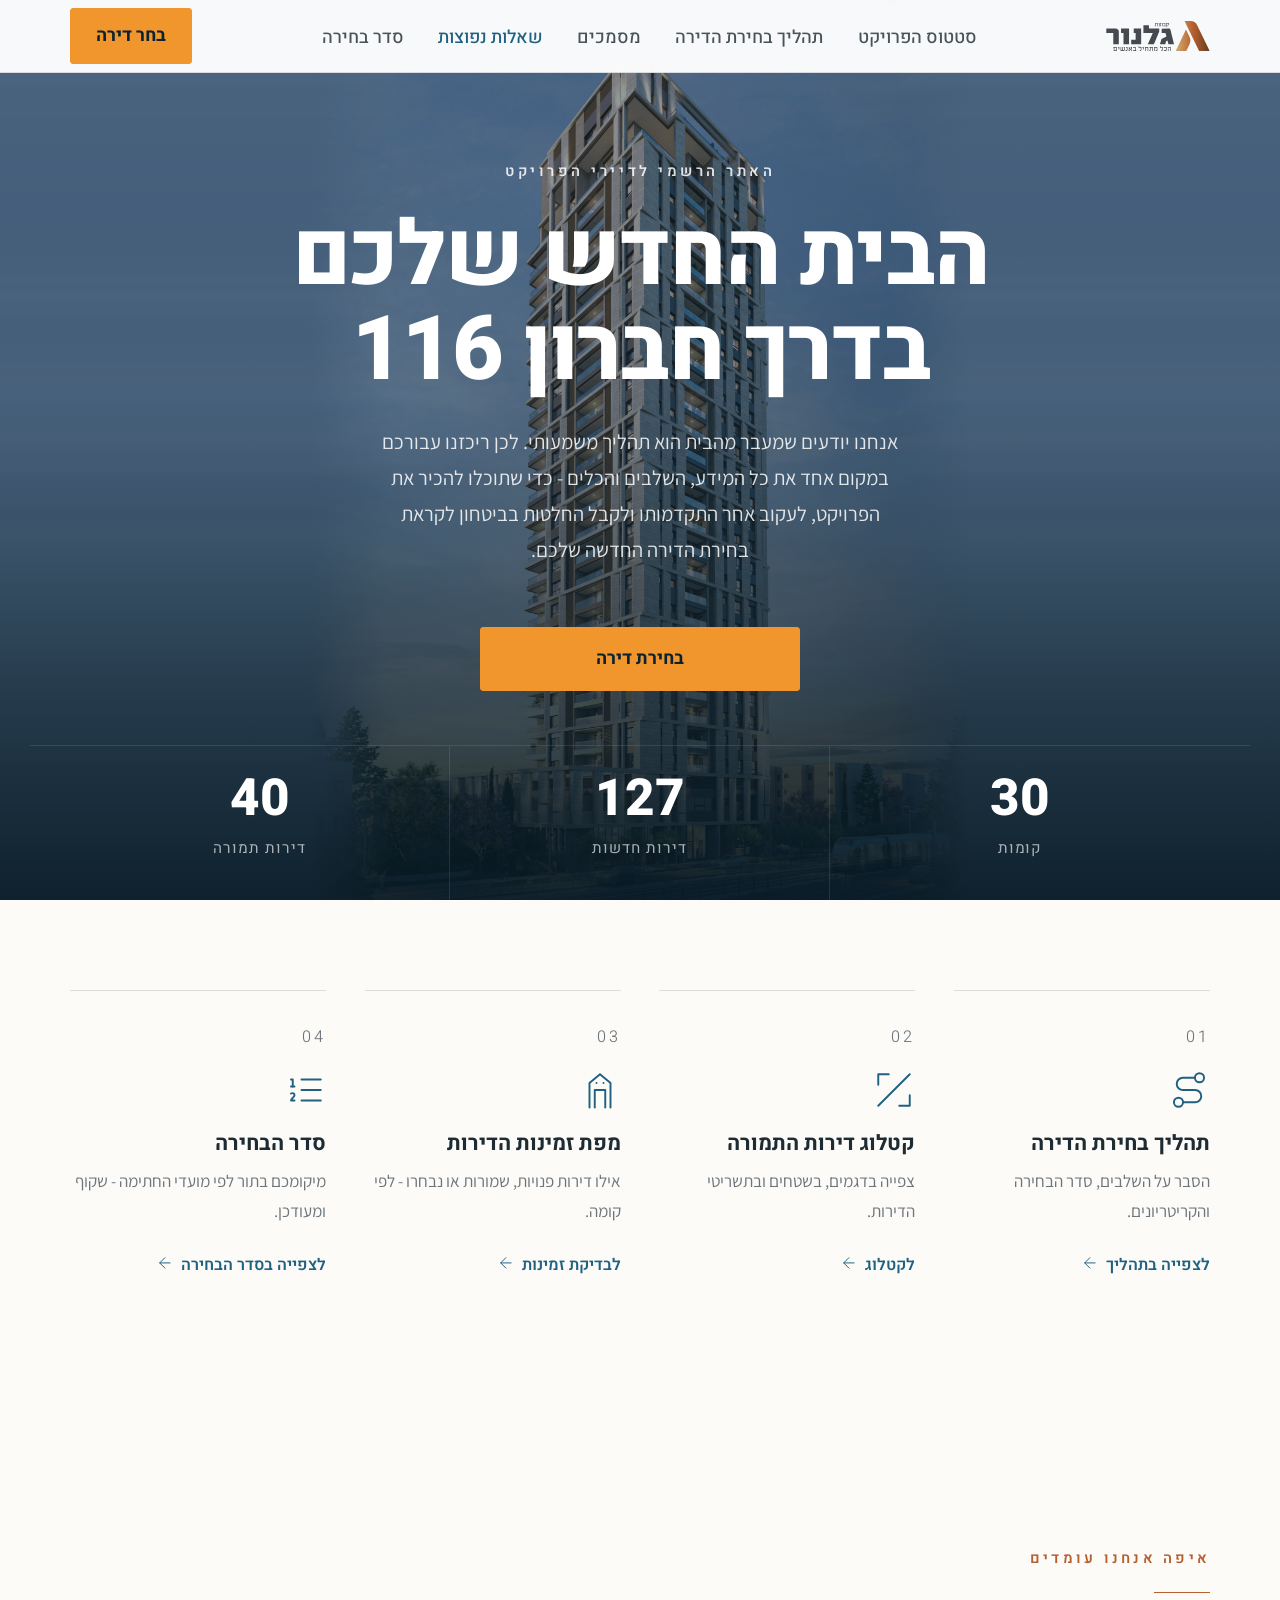
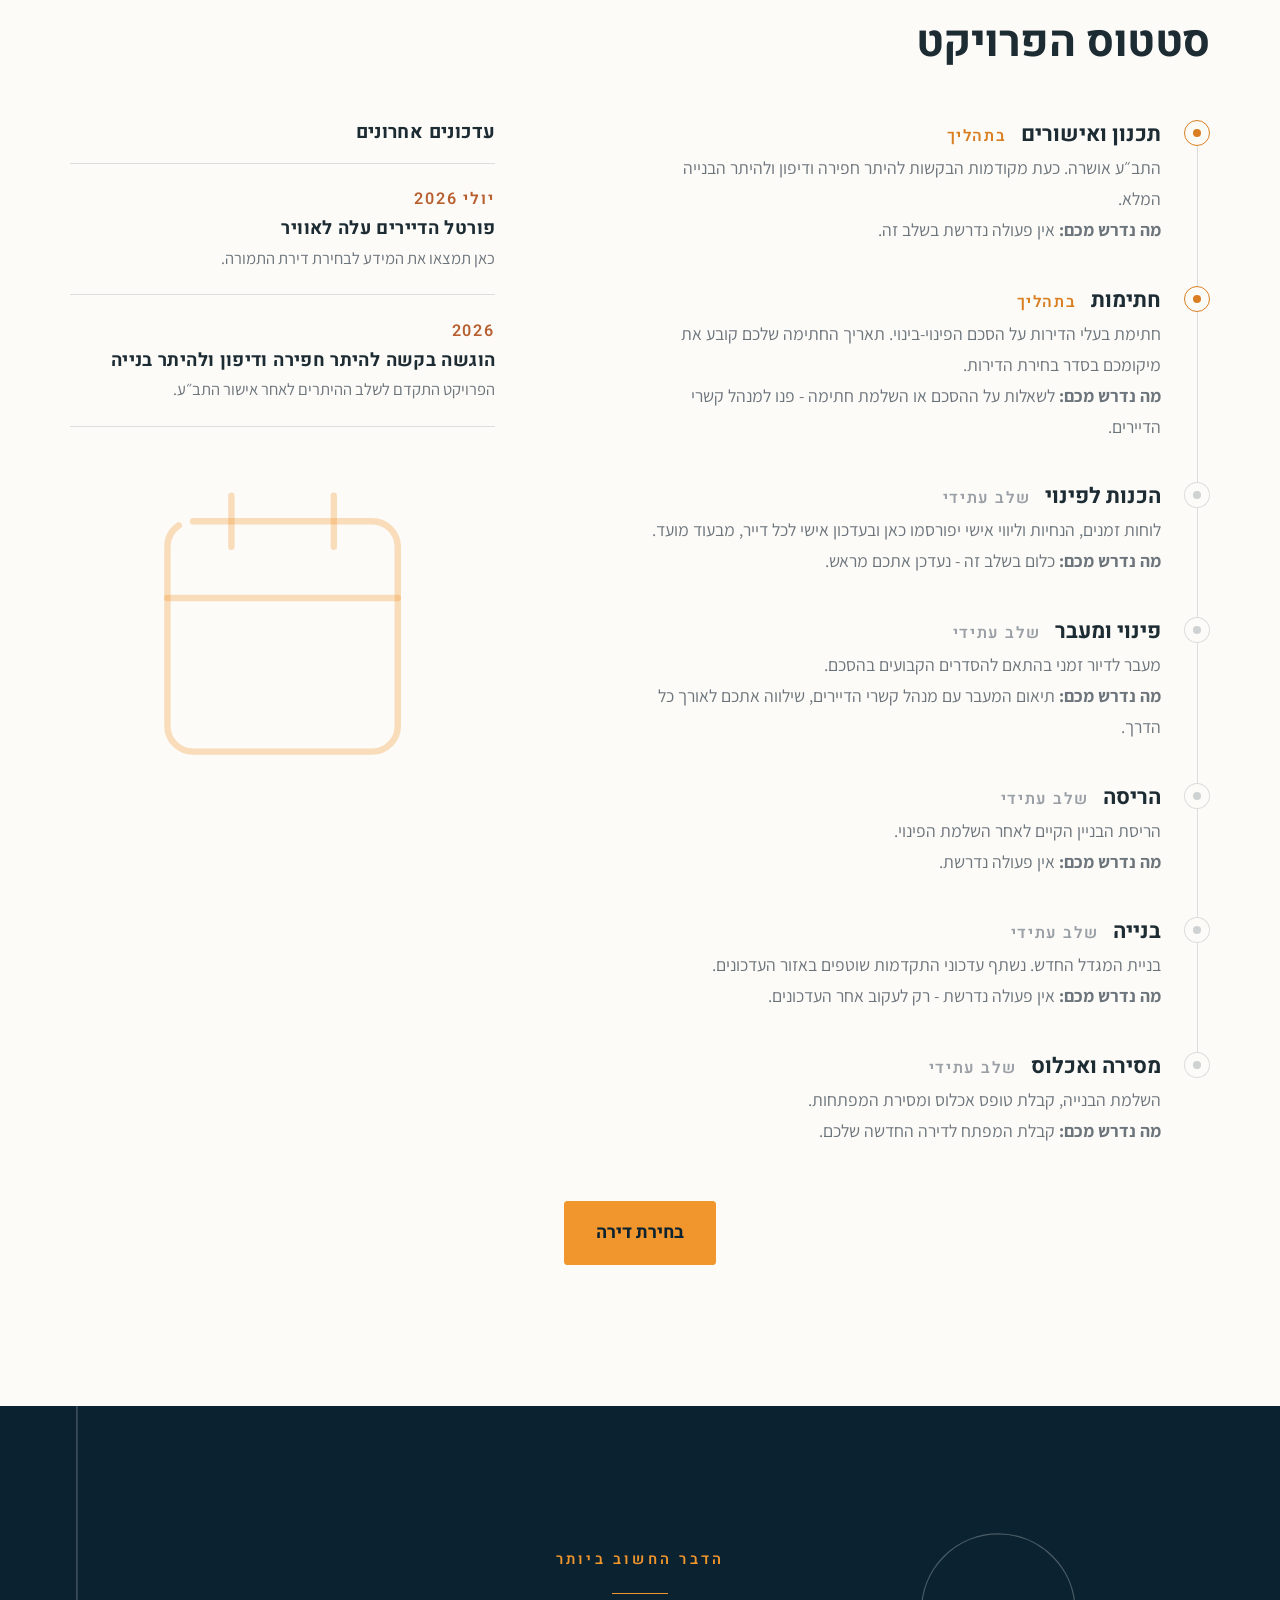
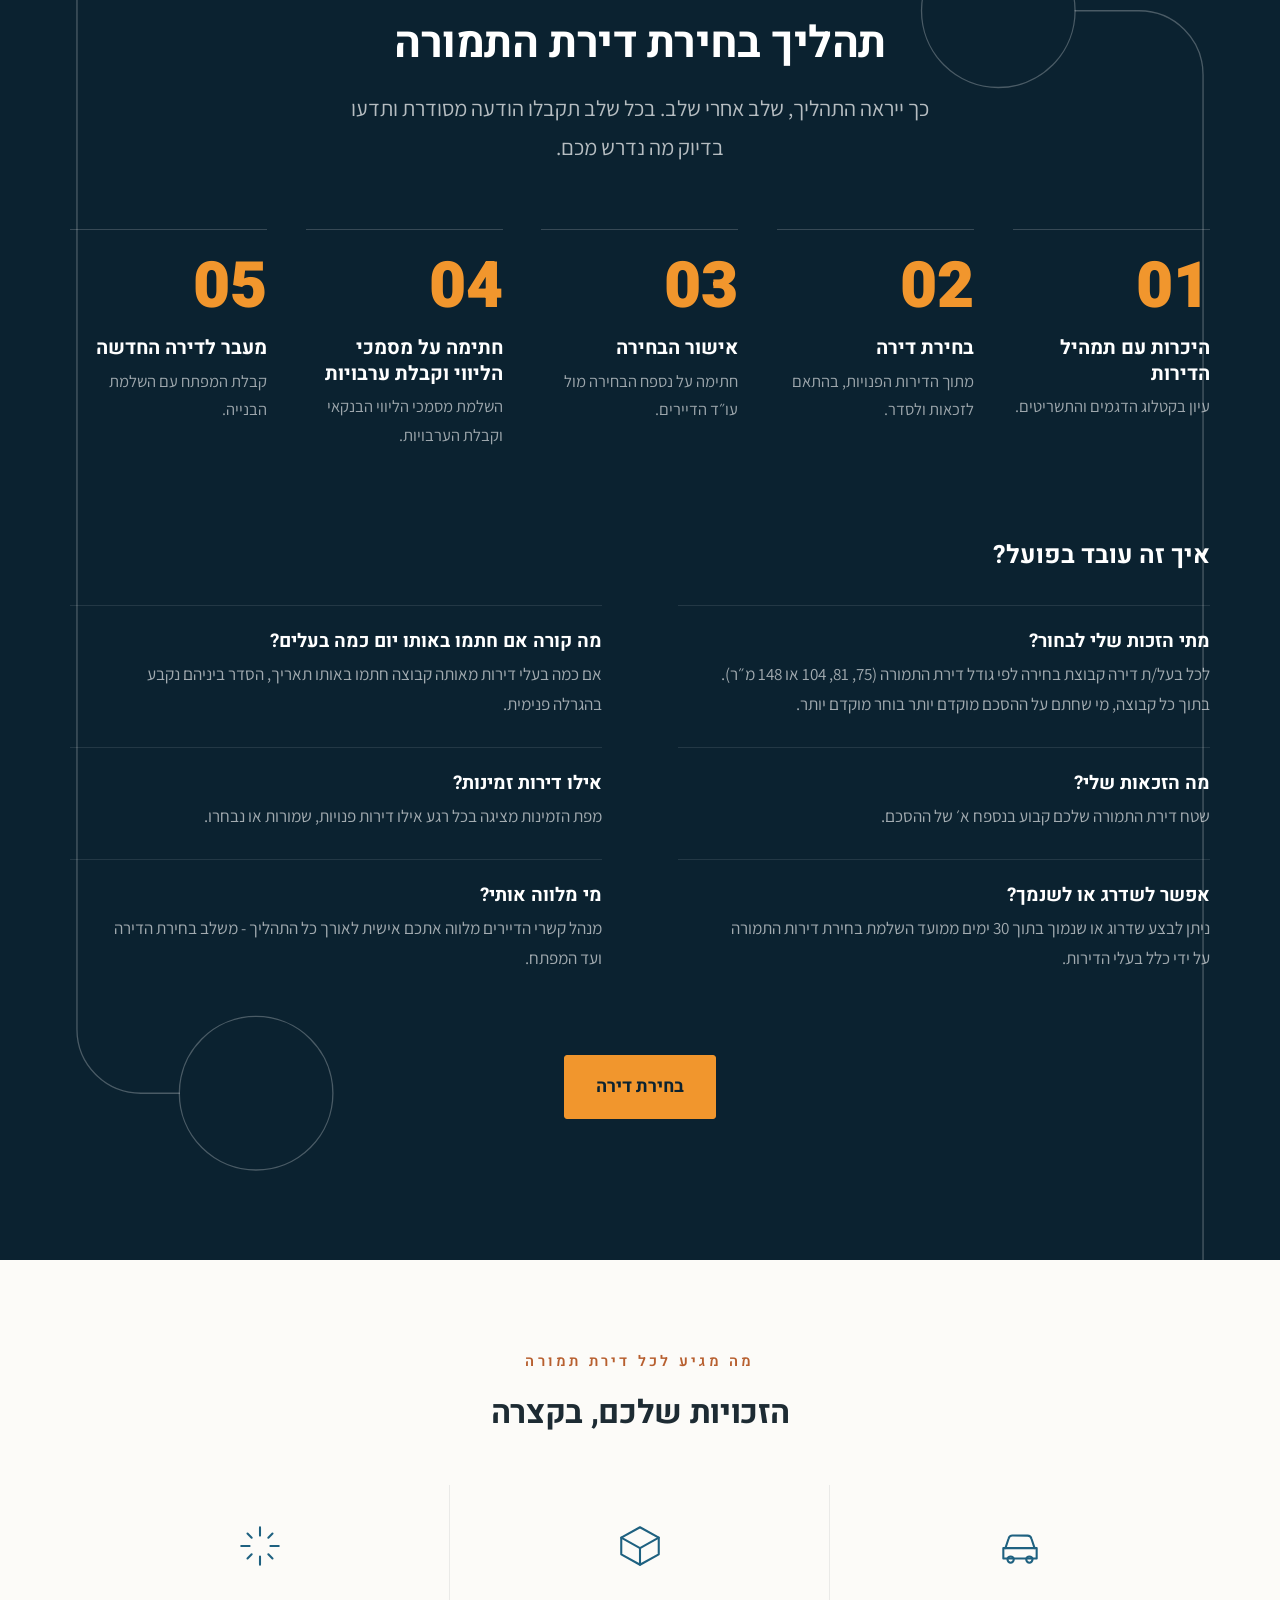
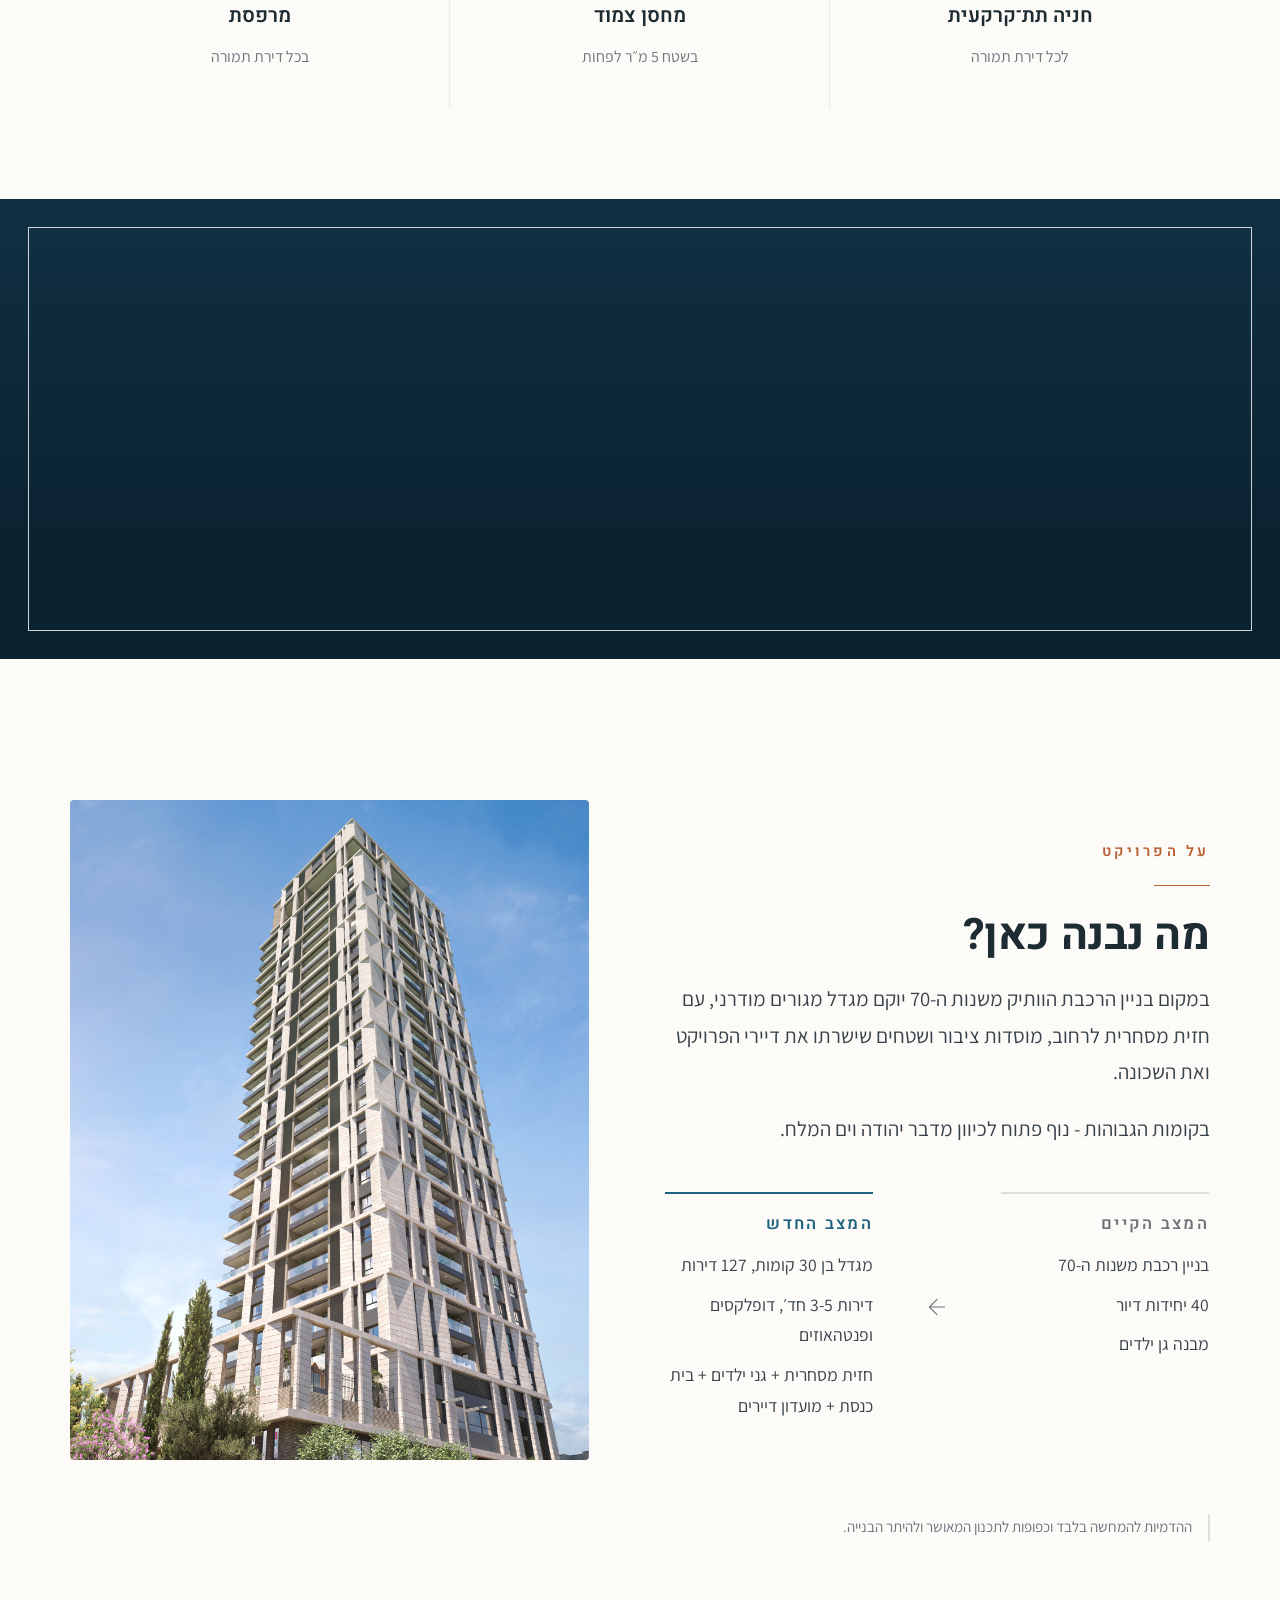
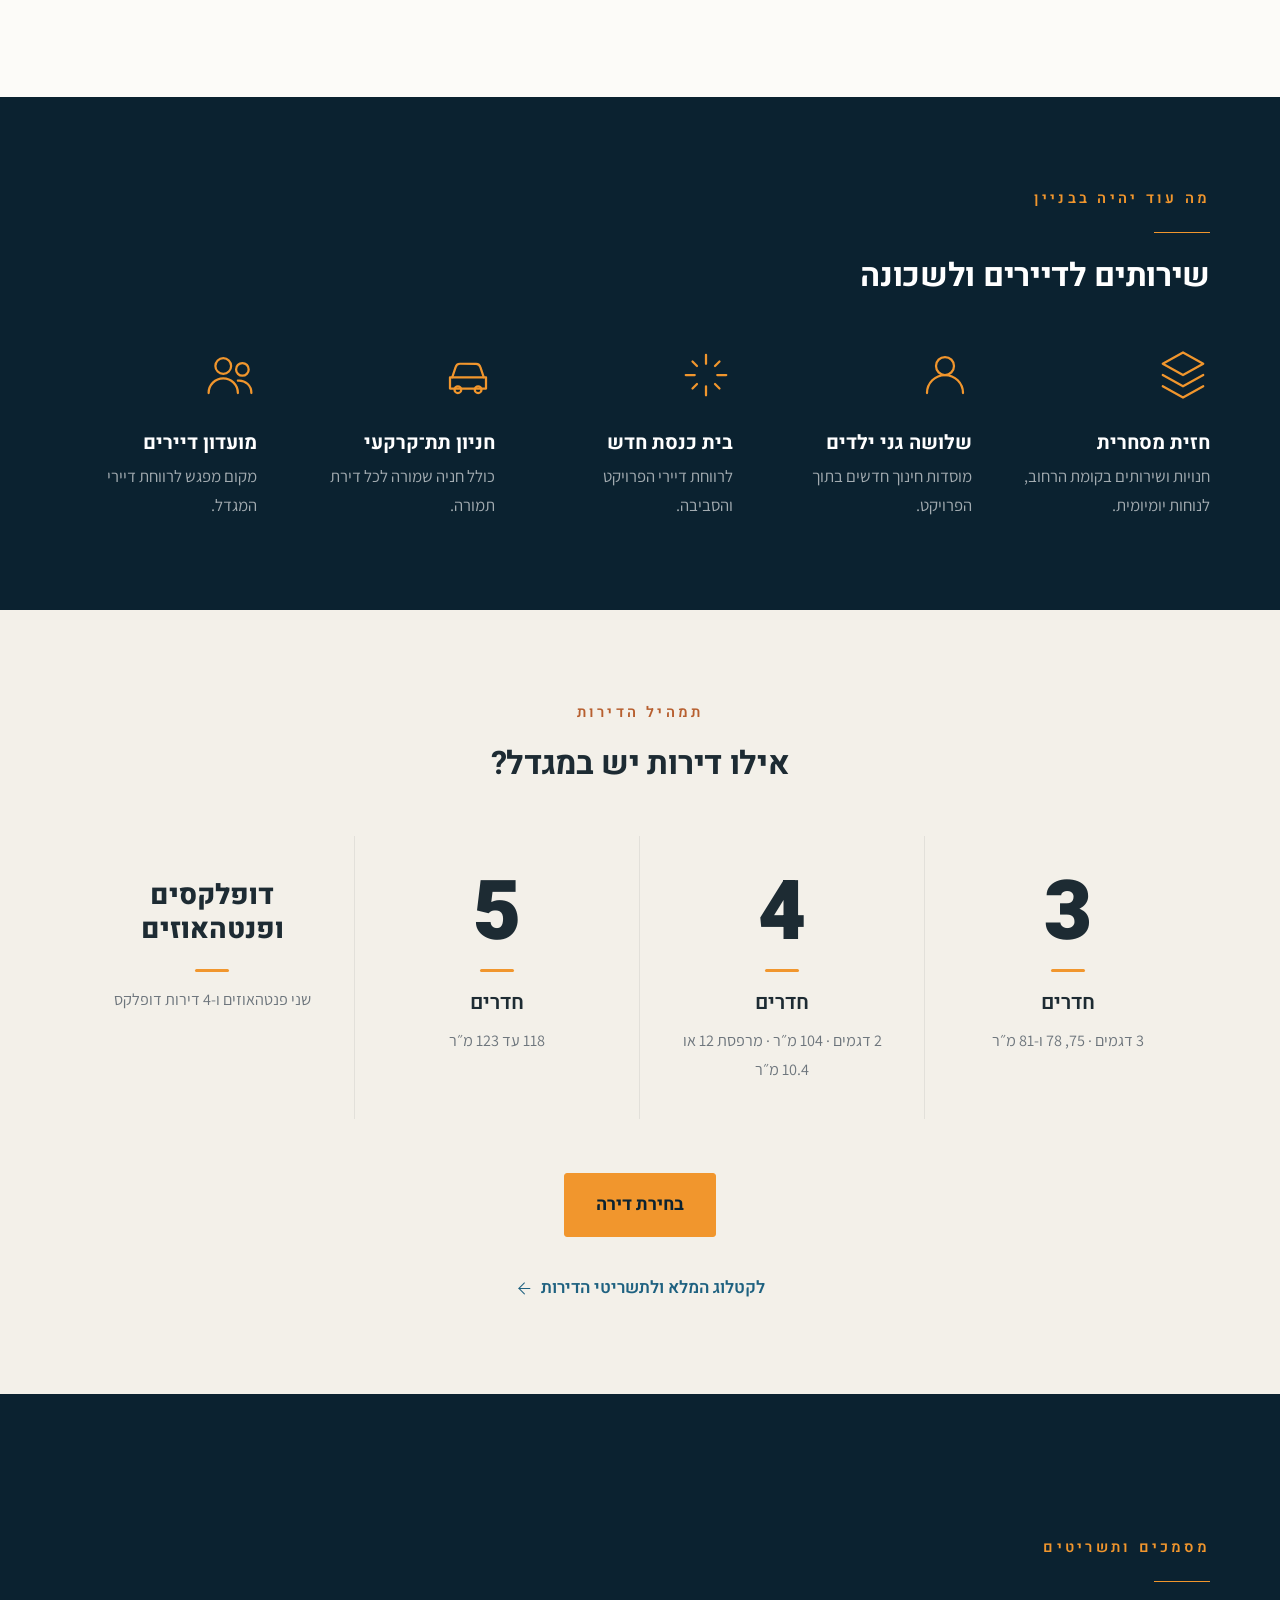
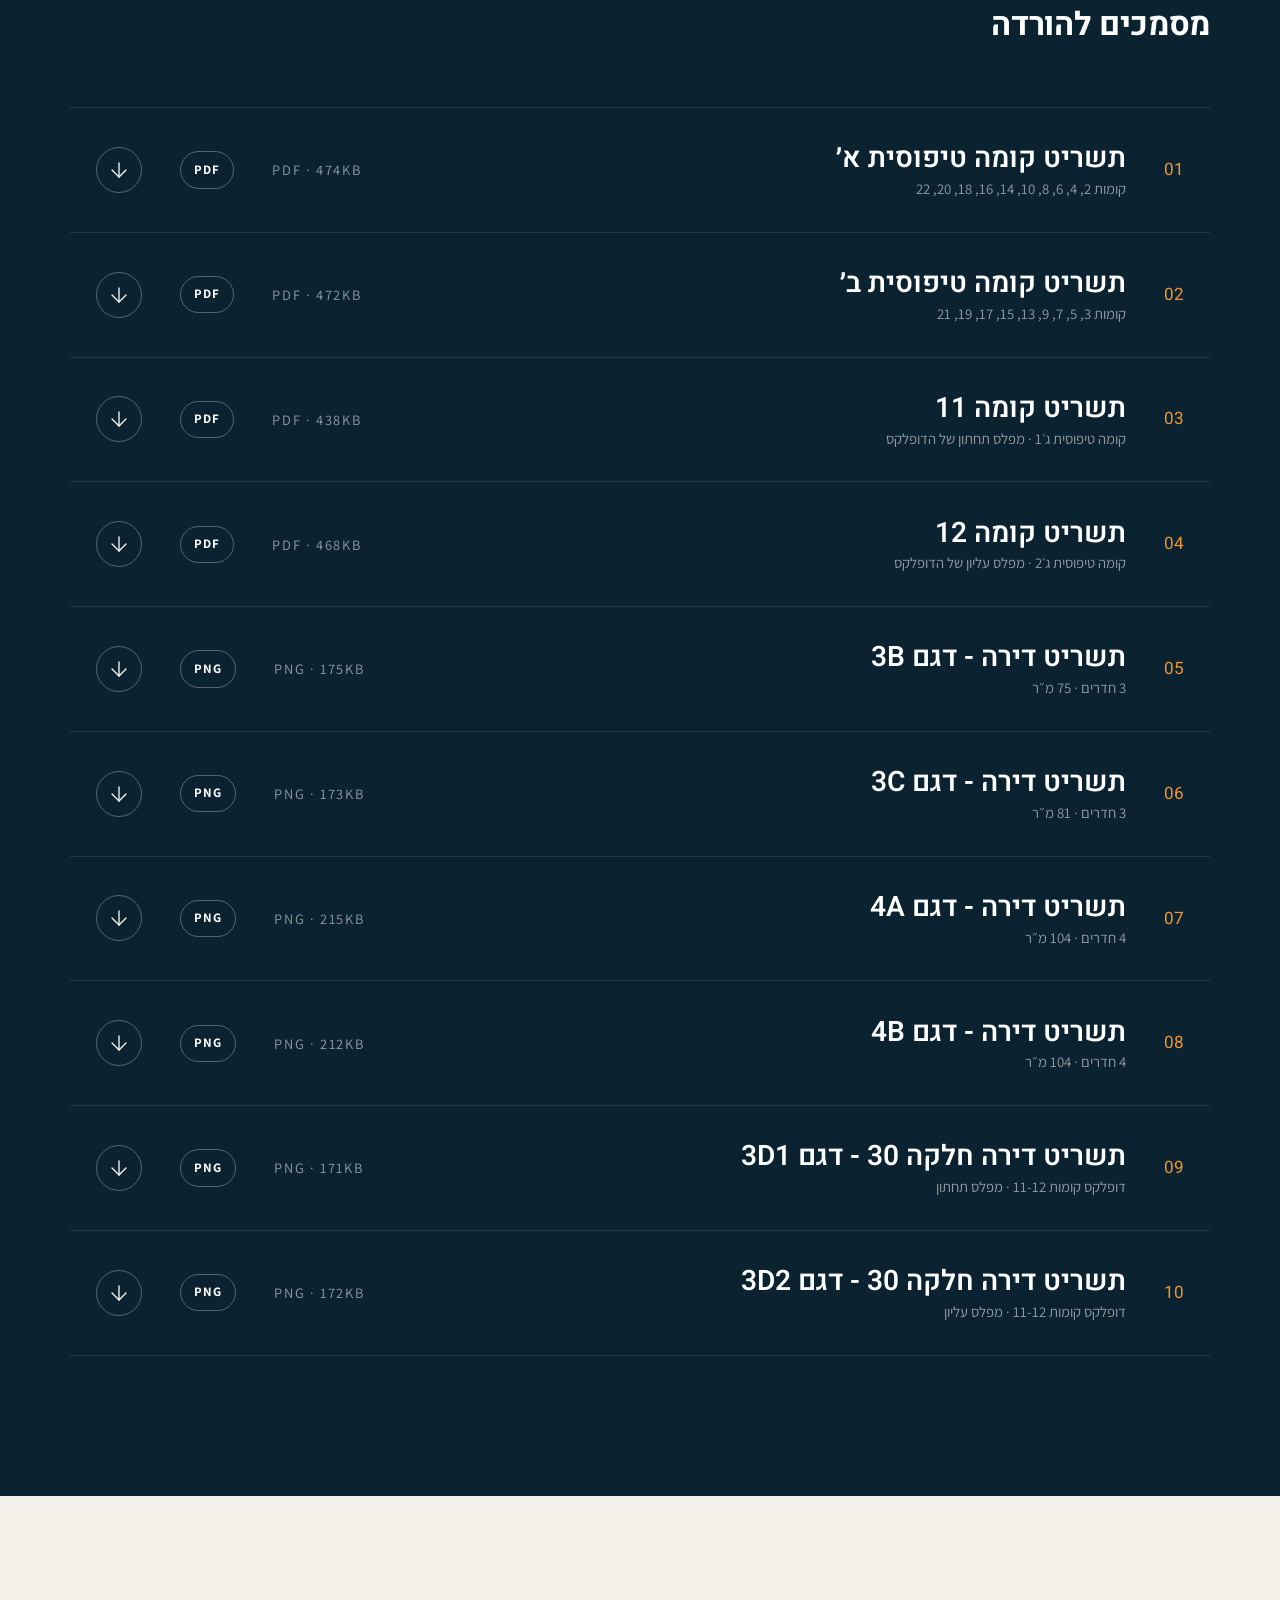
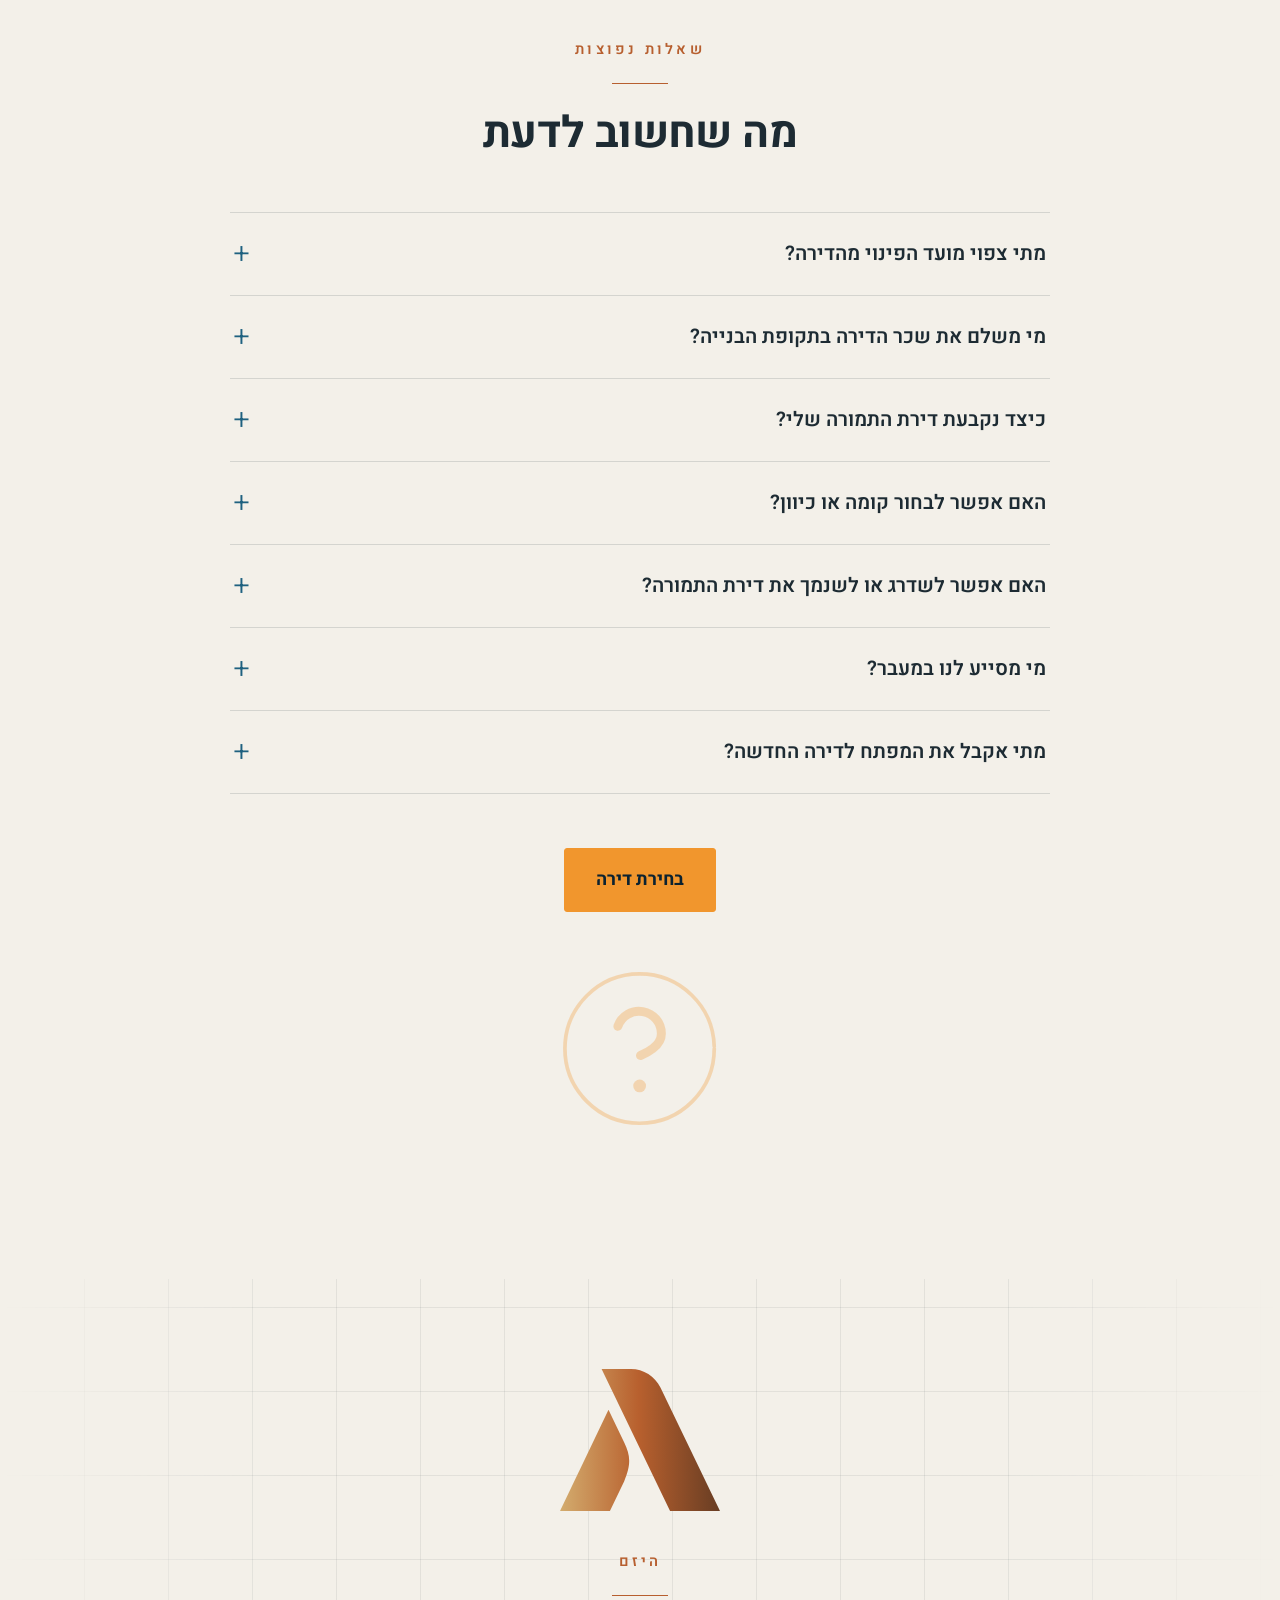
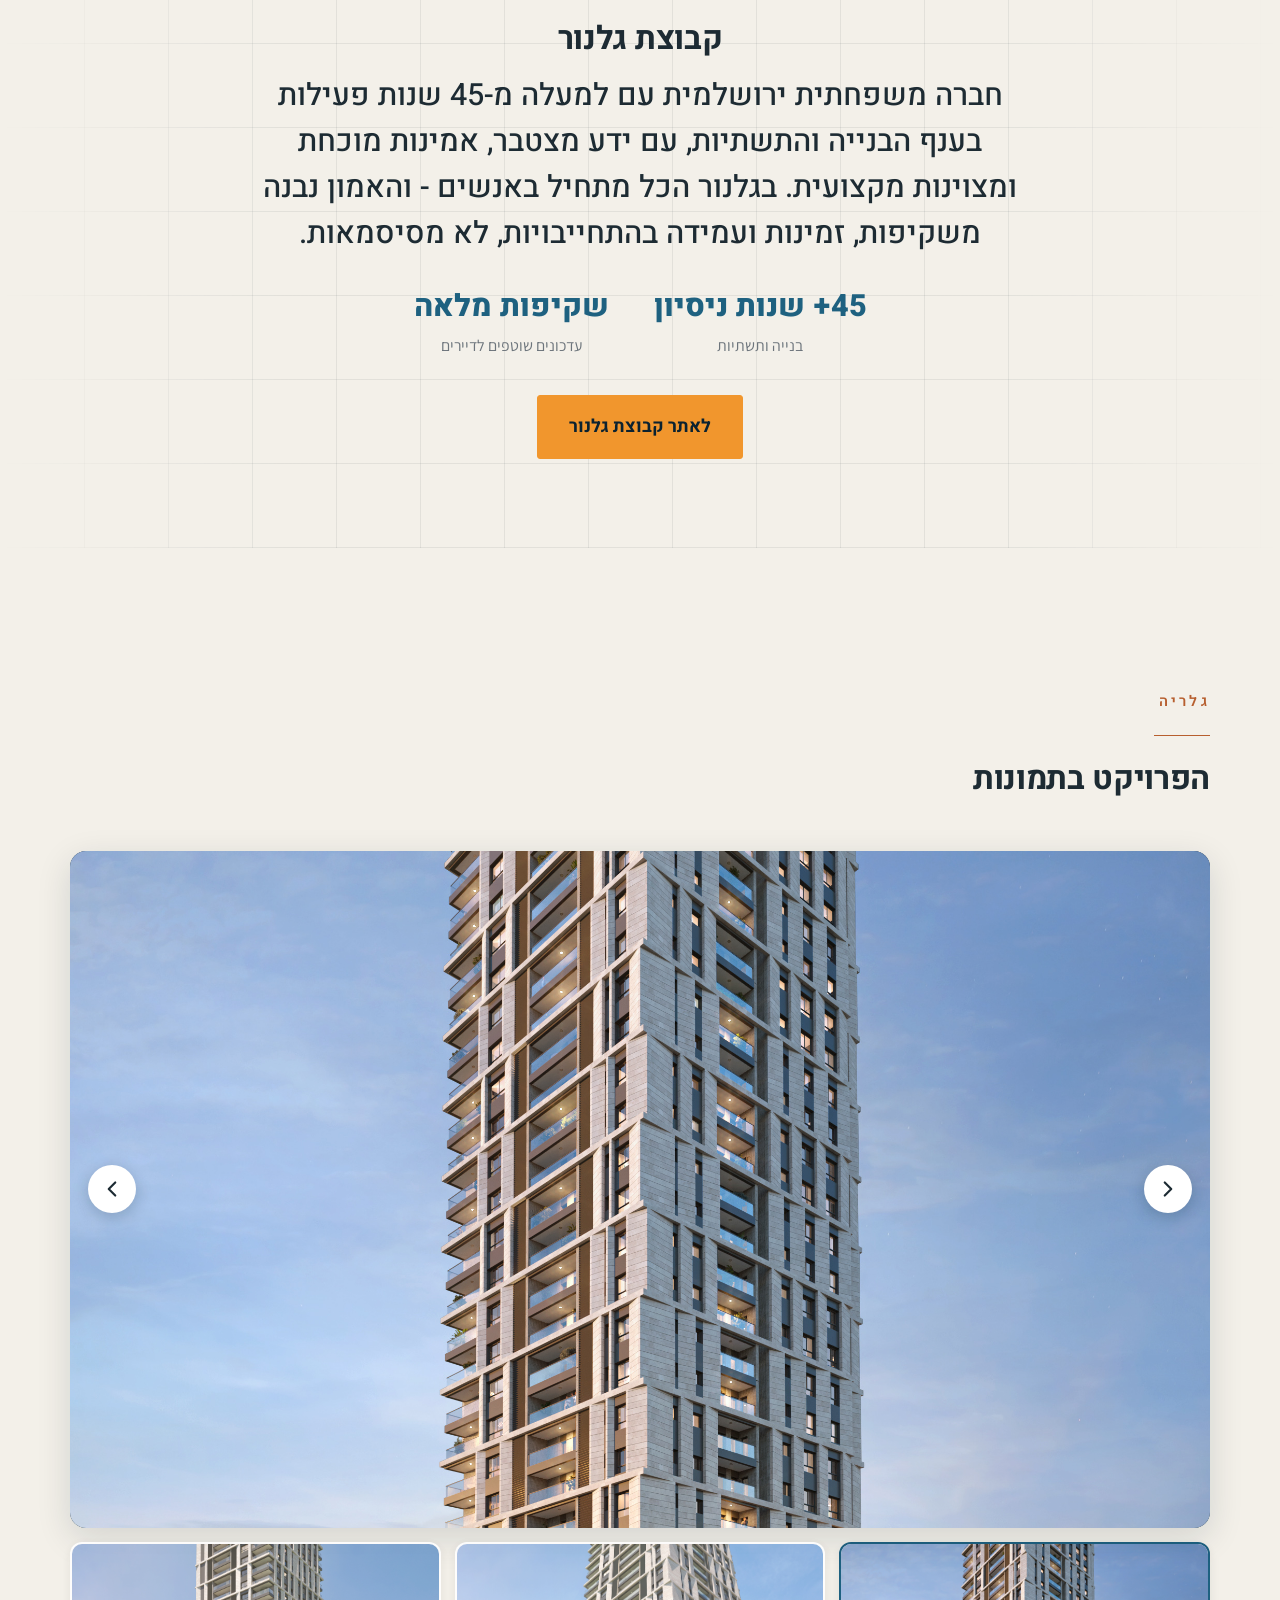
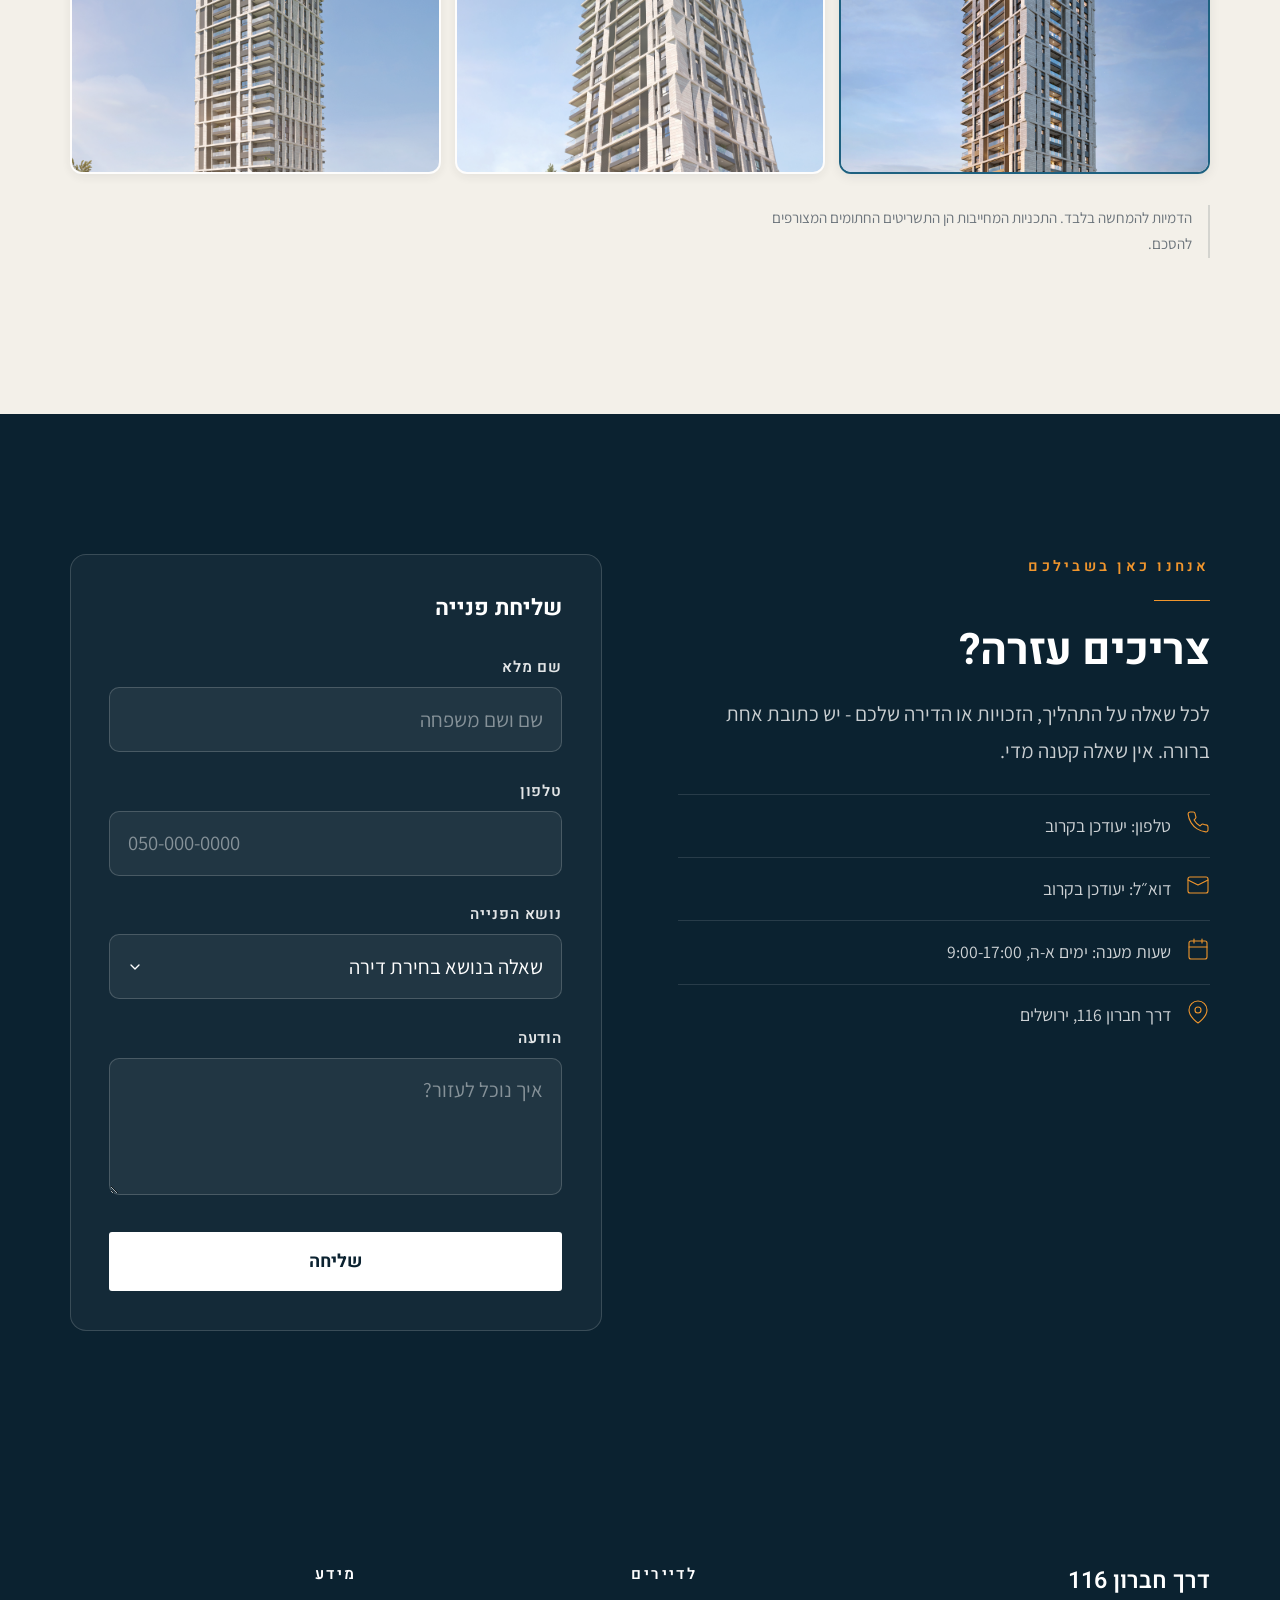
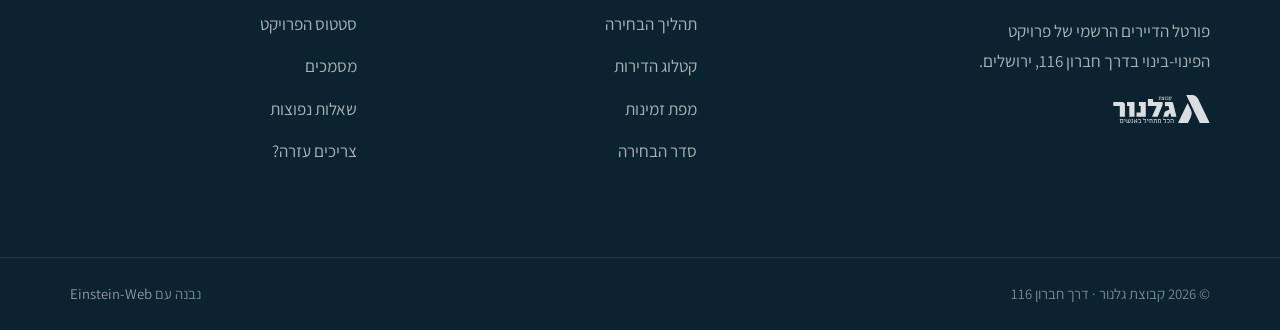
==== commit a92e5f8d: "Rebuild final skyline as dense continuous one-line cityscape" ====
--- a/index.html
+++ b/index.html
@@ -5,243 +5,247 @@
   <meta name="viewport" content="width=device-width, initial-scale=1.0" />
   <title>דרך חברון 116 - פורטל הדיירים | קבוצת גלנור</title>
   <meta name="description" content="האתר הרשמי לדיירי פרויקט הפינוי-בינוי בדרך חברון 116, ירושלים. כל המידע על תהליך בחירת דירת התמורה, סטטוס הפרויקט, זכויות, מסמכים ועדכונים - במקום אחד." />
-
   <link rel="preconnect" href="https://fonts.googleapis.com" />
   <link rel="preconnect" href="https://fonts.gstatic.com" crossorigin />
-  <link href="https://fonts.googleapis.com/css2?family=Assistant:wght@300;400;500;600;700;800&family=Heebo:wght@400;500;700;800;900&display=swap" rel="stylesheet" />
-  <link rel="stylesheet" href="assets/css/styles.css" />
-  <link rel="stylesheet" href="assets/css/portal.css" />
+  <link href="https://fonts.googleapis.com/css2?family=Assistant:wght@300;400;500;600;700&family=Heebo:wght@300;400;500;600;700;800;900&display=swap" rel="stylesheet" />
+  <link rel="stylesheet" href="assets/css/redesign.css" />
 </head>
 <body>
   <a href="#actions" class="skip">דלג לתוכן</a>
 
   <!-- ============ NAV ============ -->
-  <header class="nav">
+  <header class="nav" data-nav>
     <div class="nav__inner">
       <a class="brand" href="#top" aria-label="דרך חברון 116 - קבוצת גלנור">
         <img class="brand__logo" src="assets/img/glanor-logo.svg" alt="קבוצת גלנור" width="117" height="36" />
       </a>
       <ul class="nav__links">
         <li><a href="#status">סטטוס הפרויקט</a></li>
-        <li><a href="#process">תהליך הבחירה</a></li>
-        <li><a href="#about">על הפרויקט</a></li>
+        <li><a href="#process">תהליך בחירת הדירה</a></li>
         <li><a href="#docs">מסמכים</a></li>
         <li><a href="#faq">שאלות נפוצות</a></li>
-        <li><a href="#help">עזרה</a></li>
+        <li><a href="residents.html#order">סדר בחירה</a></li>
       </ul>
       <div class="nav__cta">
-        <a href="residents.html#personal" class="btn btn--primary">האזור האישי שלי</a>
-        <button class="nav__toggle" data-nav-toggle aria-label="תפריט"></button>
+        <a href="residents.html#map" class="btn btn--orange">בחר דירה</a>
+        <button class="nav__toggle" data-nav-toggle data-icon="menu" aria-label="תפריט"></button>
       </div>
     </div>
     <nav class="nav__mobile" data-nav-mobile aria-label="תפריט נייד">
-      <a href="#actions">לוח פעולות</a>
       <a href="#status">סטטוס הפרויקט</a>
-      <a href="#process">תהליך הבחירה</a>
-      <a href="#about">על הפרויקט</a>
-      <a href="#location">מיקום</a>
+      <a href="#process">תהליך בחירת הדירה</a>
       <a href="#docs">מסמכים</a>
       <a href="#faq">שאלות נפוצות</a>
-      <a href="#help">צריכים עזרה?</a>
-      <a href="residents.html#personal">האזור האישי שלי</a>
+      <a href="residents.html#order">סדר בחירה</a>
+      <a href="residents.html#map">בחר דירה</a>
     </nav>
   </header>
 
-  <!-- ============ HERO — resident-first, one render, numbers shown ONCE ============ -->
-  <section class="hero3" id="top">
-    <div class="container hero3__wrap">
-      <div>
-        <span class="kicker reveal"><span class="dot"></span> האתר הרשמי לדיירי הפרויקט</span>
-        <h1 class="reveal">הבית החדש שלכם<br>בדרך חברון 116</h1>
-        <p class="sub reveal">אנחנו יודעים שמעבר מהבית הוא תהליך משמעותי. לכן ריכזנו עבורכם במקום אחד את כל המידע, השלבים והכלים - כדי שתוכלו להכיר את הפרויקט, לעקוב אחר התקדמותו ולקבל החלטות בביטחון לקראת בחירת הדירה החדשה שלכם.</p>
-        <div class="ctas reveal" style="align-items:center">
-          <span class="status-pill now">שלב נוכחי: היתר חפירה ודיפון</span>
-          <span class="updated" data-icon="check"> <span data-updated></span></span>
-        </div>
-      </div>
-      <div class="hero3__media reveal">
-        <div class="hero3__frame"><img src="assets/img/renders/tower-hills.jpg" alt="הדמיית המגדל החדש בדרך חברון 116" /></div>
-        <div class="hero3__float f1"><b>30</b><small>קומות</small></div>
-        <div class="hero3__float f2"><b>127</b><small>דירות חדשות</small></div>
-        <div class="hero3__float f3"><b>40</b><small>דירות תמורה</small></div>
-      </div>
-    </div>
-  </section>
-
-  <!-- ============ ACTION BOARD — 4 primary resident actions ============ -->
-  <section class="section--tight" id="actions" style="padding-top:2.2rem">
-    <div class="container">
-      <div class="actions">
-        <a class="action-card reveal" href="#process">
-          <span class="feature__icon tint-orange" data-icon="layers"></span>
+  <!-- ============ HERO — full-bleed rendering, editorial headline ============ -->
+  <section class="hero" id="top">
+    <div class="container hero__content" data-stagger>
+      <span class="kicker reveal">האתר הרשמי לדיירי הפרויקט</span>
+      <h1 class="reveal">הבית החדש שלכם<br>בדרך חברון 116</h1>
+      <p class="sub reveal">אנחנו יודעים שמעבר מהבית הוא תהליך משמעותי. לכן ריכזנו עבורכם במקום אחד את כל המידע, השלבים והכלים - כדי שתוכלו להכיר את הפרויקט, לעקוב אחר התקדמותו ולקבל החלטות בביטחון לקראת בחירת הדירה החדשה שלכם.</p>
+      <div class="hero__cta-block reveal">
+        <div class="ctas">
+          <a href="residents.html#map" class="btn btn--orange">בחירת דירה</a>
+        </div>
+      </div>
+    </div>
+    <div class="hero__stats">
+      <div class="hero__stat"><b data-count="30">30</b><small>קומות</small></div>
+      <div class="hero__stat"><b data-count="127">127</b><small>דירות חדשות</small></div>
+      <div class="hero__stat"><b data-count="40">40</b><small>דירות תמורה</small></div>
+    </div>
+  </section>
+
+  <!-- ============ ACTION BOARD — editorial index, no cards ============ -->
+  <section class="sect--sm" id="actions">
+    <div class="container">
+      <div class="actions" data-stagger>
+        <a class="action reveal" href="#process">
+          <span class="action__n">01</span>
+          <svg class="action__icon" viewBox="0 0 24 24" fill="none" stroke="currentColor" stroke-linecap="round" stroke-linejoin="round" aria-hidden="true"><circle cx="6" cy="19" r="2.6"/><circle cx="18" cy="5" r="2.6"/><path d="M8.6 19h6.9a3.5 3.5 0 0 0 0-7H8.5a3.5 3.5 0 0 1 0-7h6.9"/></svg>
           <h3>תהליך בחירת הדירה</h3>
           <p>הסבר על השלבים, סדר הבחירה והקריטריונים.</p>
           <span class="go">לצפייה בתהליך <span data-icon="arrow"></span></span>
         </a>
-        <a class="action-card reveal" href="residents.html#catalog">
-          <span class="feature__icon tint-petrol" data-icon="ruler"></span>
+        <a class="action reveal" href="residents.html#catalog">
+          <span class="action__n">02</span>
+          <svg class="action__icon" viewBox="0 0 24 24" fill="none" stroke="currentColor" stroke-linecap="round" stroke-linejoin="round" aria-hidden="true"><path d="M21 3 3 21"/><path d="M9 3H3v6"/><path d="M21 15v6h-6"/></svg>
           <h3>קטלוג דירות התמורה</h3>
           <p>צפייה בדגמים, בשטחים ובתשריטי הדירות.</p>
           <span class="go">לקטלוג <span data-icon="arrow"></span></span>
         </a>
-        <a class="action-card reveal" href="residents.html#map">
-          <span class="feature__icon tint-petrol" data-icon="tower"></span>
+        <a class="action reveal" href="residents.html#map">
+          <span class="action__n">03</span>
+          <svg class="action__icon" viewBox="0 0 24 24" fill="none" stroke="currentColor" stroke-linecap="round" stroke-linejoin="round" aria-hidden="true"><path d="M9 22V12h6v10"/><path d="M6 22V8l6-5 6 5v14"/><path d="M10 8h.01M14 8h.01M10 12h.01M14 12h.01"/></svg>
           <h3>מפת זמינות הדירות</h3>
           <p>אילו דירות פנויות, שמורות או נבחרו - לפי קומה.</p>
           <span class="go">לבדיקת זמינות <span data-icon="arrow"></span></span>
         </a>
-        <a class="action-card reveal" href="residents.html#personal">
-          <span class="feature__icon tint-brown" data-icon="lock"></span>
-          <h3>האזור האישי שלי</h3>
-          <p>הזכאות שלי, מיקומי בתור, מסמכים וסטטוס.</p>
-          <span class="go">כניסה לאזור האישי <span data-icon="arrow"></span></span>
+        <a class="action reveal" href="residents.html#order">
+          <span class="action__n">04</span>
+          <svg class="action__icon" viewBox="0 0 24 24" fill="none" stroke="currentColor" stroke-linecap="round" stroke-linejoin="round" aria-hidden="true"><path d="M10 6h11"/><path d="M10 12h11"/><path d="M10 18h11"/><path d="M4 6h1v4"/><path d="M4 10h2"/><path d="M6 18H4c0-1 2-2 2-3s-1-1.5-2-1"/></svg>
+          <h3>סדר הבחירה</h3>
+          <p>מיקומכם בתור לפי מועדי החתימה - שקוף ומעודכן.</p>
+          <span class="go">לצפייה בסדר הבחירה <span data-icon="arrow"></span></span>
         </a>
       </div>
     </div>
   </section>
 
   <!-- ============ PROJECT STATUS / TIMELINE ============ -->
-  <section class="section" id="status">
-    <div class="container">
-      <div style="display:flex;flex-wrap:wrap;align-items:center;justify-content:space-between;gap:1rem" class="reveal">
-        <div>
-          <span class="eyebrow">איפה אנחנו עומדים</span>
-          <h2>סטטוס הפרויקט</h2>
-        </div>
-      </div>
-
-      <div class="grid grid--2 mt-3" style="gap:40px;align-items:start">
-        <ol class="timeline reveal">
-          <li class="tl-item now">
-            <span class="tl-dot" data-icon="info"></span>
-            <div class="tl-body"><h3>תכנון ואישורים <span class="status-pill now">בתהליך</span></h3>
-            <p>התב״ע אושרה. כעת מקודמת הבקשה להיתר חפירה ודיפון, ולאחריה היתר הבנייה המלא.<br><b>מה נדרש מכם:</b> אין פעולה נדרשת בשלב זה.</p></div>
-          </li>
-          <li class="tl-item now">
-            <span class="tl-dot" data-icon="info"></span>
+  <section class="sect" id="status">
+    <div class="container">
+      <div class="reveal">
+        <span class="eyebrow">איפה אנחנו עומדים</span>
+        <span class="rule"></span>
+        <h2>סטטוס הפרויקט</h2>
+      </div>
+
+      <div class="status-grid mt-4">
+        <ol class="timeline" data-stagger>
+          <li class="tl-item now reveal">
+            <span class="tl-dot"></span>
+            <div class="tl-body"><h3>תכנון ואישורים <span class="tl-status now">בתהליך</span></h3>
+            <p>התב״ע אושרה. כעת מקודמות הבקשות להיתר חפירה ודיפון ולהיתר הבנייה המלא.<br><b>מה נדרש מכם:</b> אין פעולה נדרשת בשלב זה.</p></div>
+          </li>
+          <li class="tl-item now reveal">
+            <span class="tl-dot"></span>
             <!-- TODO(admin): לאשר את סטטוס החתימות בפועל (הושלם / בתהליך) -->
-            <div class="tl-body"><h3>חתימות <span class="status-pill now">בתהליך</span></h3>
+            <div class="tl-body"><h3>חתימות <span class="tl-status now">בתהליך</span></h3>
             <p>חתימת בעלי הדירות על הסכם הפינוי-בינוי. תאריך החתימה שלכם קובע את מיקומכם בסדר בחירת הדירות.<br><b>מה נדרש מכם:</b> לשאלות על ההסכם או השלמת חתימה - פנו למנהל קשרי הדיירים.</p></div>
           </li>
-          <li class="tl-item">
-            <span class="tl-dot" data-icon="calendar"></span>
-            <div class="tl-body"><h3>הכנות לפינוי <span class="status-pill future">שלב עתידי</span></h3>
+          <li class="tl-item reveal">
+            <span class="tl-dot"></span>
+            <div class="tl-body"><h3>הכנות לפינוי <span class="tl-status future">שלב עתידי</span></h3>
             <p>לוחות זמנים, הנחיות וליווי אישי יפורסמו כאן ובעדכון אישי לכל דייר, מבעוד מועד.<br><b>מה נדרש מכם:</b> כלום בשלב זה - נעדכן אתכם מראש.</p></div>
           </li>
-          <li class="tl-item">
-            <span class="tl-dot" data-icon="box"></span>
-            <div class="tl-body"><h3>פינוי ומעבר <span class="status-pill future">שלב עתידי</span></h3>
+          <li class="tl-item reveal">
+            <span class="tl-dot"></span>
+            <div class="tl-body"><h3>פינוי ומעבר <span class="tl-status future">שלב עתידי</span></h3>
             <p>מעבר לדיור זמני בהתאם להסדרים הקבועים בהסכם.<br><b>מה נדרש מכם:</b> תיאום המעבר עם מנהל קשרי הדיירים, שילווה אתכם לאורך כל הדרך.</p></div>
           </li>
-          <li class="tl-item">
-            <span class="tl-dot" data-icon="alert"></span>
-            <div class="tl-body"><h3>הריסה <span class="status-pill future">שלב עתידי</span></h3>
+          <li class="tl-item reveal">
+            <span class="tl-dot"></span>
+            <div class="tl-body"><h3>הריסה <span class="tl-status future">שלב עתידי</span></h3>
             <p>הריסת הבניין הקיים לאחר השלמת הפינוי.<br><b>מה נדרש מכם:</b> אין פעולה נדרשת.</p></div>
           </li>
-          <li class="tl-item">
-            <span class="tl-dot" data-icon="tower"></span>
-            <div class="tl-body"><h3>בנייה <span class="status-pill future">שלב עתידי</span></h3>
+          <li class="tl-item reveal">
+            <span class="tl-dot"></span>
+            <div class="tl-body"><h3>בנייה <span class="tl-status future">שלב עתידי</span></h3>
             <p>בניית המגדל החדש. נשתף עדכוני התקדמות שוטפים באזור העדכונים.<br><b>מה נדרש מכם:</b> אין פעולה נדרשת - רק לעקוב אחר העדכונים.</p></div>
           </li>
-          <li class="tl-item">
-            <span class="tl-dot" data-icon="pin"></span>
-            <div class="tl-body"><h3>מסירה ואכלוס <span class="status-pill future">שלב עתידי</span></h3>
+          <li class="tl-item reveal">
+            <span class="tl-dot"></span>
+            <div class="tl-body"><h3>מסירה ואכלוס <span class="tl-status future">שלב עתידי</span></h3>
             <p>השלמת הבנייה, קבלת טופס אכלוס ומסירת המפתחות.<br><b>מה נדרש מכם:</b> קבלת המפתח לדירה החדשה שלכם.</p></div>
           </li>
         </ol>
 
-        <div class="reveal">
-          <div class="card card--pad">
-            <h3 style="font-size:1.1rem">עדכונים אחרונים</h3>
-            <div class="stack mt-2" id="updates">
-              <div class="update-card"><time>יולי 2026</time><h3>פורטל הדיירים עלה לאוויר</h3><p>מעכשיו כל המידע על הפרויקט ותהליך הבחירה מרוכז כאן.</p></div>
-              <div class="update-card"><time>2026</time><h3>הוגשה בקשה להיתר חפירה ודיפון</h3><p>הפרויקט התקדם לשלב ההיתרים לאחר אישור התב״ע.</p></div>
-              <!-- TODO(admin): להוסיף עדכונים חדשים כאן, החדש למעלה -->
-            </div>
+        <div class="updates reveal">
+          <h3>עדכונים אחרונים</h3>
+          <div class="mt-2" id="updates">
+            <div class="update"><time>יולי 2026</time><h3>פורטל הדיירים עלה לאוויר</h3><p>כאן תמצאו את המידע לבחירת דירת התמורה.</p></div>
+            <div class="update"><time>2026</time><h3>הוגשה בקשה להיתר חפירה ודיפון ולהיתר בנייה</h3><p>הפרויקט התקדם לשלב ההיתרים לאחר אישור התב״ע.</p></div>
+            <!-- TODO(admin): להוסיף עדכונים חדשים כאן, החדש למעלה -->
           </div>
-          <p class="disclaimer mt-2">המידע המחייב הוא זה הקבוע בהסכם הפינוי-בינוי ובנספחיו. המידע באתר נועד לנוחותכם; במקרה של אי-התאמה, ההסכם קובע.</p>
-        </div>
-      </div>
-    </div>
-  </section>
-
-  <!-- ============ SELECTION PROCESS ============ -->
-  <section class="section bg-stone" id="process">
-    <div class="container">
-      <div class="center reveal">
+          <div class="updates__icon icon-draw reveal" aria-hidden="true"><svg viewBox="0 0 24 24" fill="none" stroke="currentColor" stroke-linecap="round" stroke-linejoin="round"><rect pathLength="1" x="3" y="4" width="18" height="18" rx="2"/><path pathLength="1" d="M16 2v4M8 2v4M3 10h18"/></svg></div>
+        </div>
+      </div>
+      <div class="center mt-4 reveal">
+        <a href="residents.html#map" class="btn btn--orange">בחירת דירה</a>
+      </div>
+    </div>
+  </section>
+
+  <!-- ============ SELECTION PROCESS — dark navy statement section ============ -->
+  <section class="sect bg-navy" id="process">
+    <!-- decorative route: rounded endpoints + edge lines, SVG built in redesign.js -->
+    <div class="route-deco icon-draw reveal" aria-hidden="true"></div>
+    <div class="container">
+      <div class="reveal center">
         <span class="eyebrow">הדבר החשוב ביותר</span>
+        <span class="rule"></span>
         <h2>תהליך בחירת דירת התמורה</h2>
-        <p class="lead center">כך ייראה התהליך, שלב אחרי שלב. בכל שלב תקבלו הודעה מסודרת ותדעו בדיוק מה נדרש מכם.</p>
-      </div>
-
-      <div class="flow mt-4">
+        <p class="lead" style="color:rgba(255,255,255,.7)">כך ייראה התהליך, שלב אחרי שלב. בכל שלב תקבלו הודעה מסודרת ותדעו בדיוק מה נדרש מכם.</p>
+      </div>
+
+      <div class="flow" data-stagger>
         <div class="flow-step reveal"><h3>היכרות עם תמהיל הדירות</h3><p>עיון בקטלוג הדגמים והתשריטים.</p></div>
-        <div class="flow-step reveal"><h3>קביעת סדר הבחירה</h3><p>לפי תאריך חתימת ההסכם של כל בעל דירה.</p></div>
         <div class="flow-step reveal"><h3>בחירת דירה</h3><p>מתוך הדירות הפנויות, בהתאם לזכאות ולסדר.</p></div>
-        <div class="flow-step reveal"><h3>אישור הבחירה</h3><p>חתימה על נספח הבחירה מול נציג הפרויקט.</p></div>
+        <div class="flow-step reveal"><h3>אישור הבחירה</h3><p>חתימה על נספח הבחירה מול עו״ד הדיירים.</p></div>
+        <div class="flow-step reveal"><h3>חתימה על מסמכי הליווי וקבלת ערבויות</h3><p>השלמת מסמכי הליווי הבנקאי וקבלת הערבויות.</p></div>
         <div class="flow-step reveal"><h3>מעבר לדירה החדשה</h3><p>קבלת המפתח עם השלמת הבנייה.</p></div>
       </div>
 
-      <h3 class="mt-4 reveal" style="font-size:1.3rem">איך זה עובד בפועל?</h3>
-      <div class="grid grid--3 mt-2">
-        <div class="card card--pad reveal">
-          <h3 style="font-size:1rem">מי בוחר ראשון?</h3>
-          <p class="muted" style="font-size:.92rem;margin:0">סדר הבחירה נקבע לפי תאריך חתימת ההסכם - מי שחתם מוקדם יותר, בוחר מוקדם יותר.</p>
-        </div>
-        <div class="card card--pad reveal">
-          <h3 style="font-size:1rem">מה קורה בשוויון?</h3>
-          <p class="muted" style="font-size:.92rem;margin:0">אם כמה בעלי דירות חתמו באותו תאריך, הסדר הפנימי ביניהם נקבע בהגרלה.</p>
-        </div>
-        <div class="card card--pad reveal">
-          <h3 style="font-size:1rem">מה הזכאות שלי?</h3>
-          <p class="muted" style="font-size:.92rem;margin:0">שטח דירת התמורה שלכם קבוע בנספח א׳ של ההסכם, ומוצג באזור האישי.</p>
-        </div>
-        <div class="card card--pad reveal">
-          <h3 style="font-size:1rem">אילו דירות זמינות?</h3>
-          <p class="muted" style="font-size:.92rem;margin:0">מפת הזמינות מציגה בכל רגע אילו דירות פנויות, שמורות או נבחרו.</p>
-        </div>
-        <div class="card card--pad reveal">
-          <h3 style="font-size:1rem">אפשר לשדרג בתוספת תשלום?</h3>
-          <!-- TODO(admin): לאשר את מדיניות השדרוג מול ההסכם ולעדכן את הנוסח -->
-          <p class="muted" style="font-size:.92rem;margin:0">אפשרויות שדרוג נבחנות בהתאם להסכם ולזמינות. מנהל קשרי הדיירים ישמח לפרט.</p>
-        </div>
-        <div class="card card--pad reveal">
-          <h3 style="font-size:1rem">מי מלווה אותי?</h3>
-          <p class="muted" style="font-size:.92rem;margin:0">מנהל קשרי הדיירים מלווה אתכם אישית לאורך כל התהליך - משלב ההיכרות ועד המפתח.</p>
+      <h3 class="mt-4 reveal" style="color:#fff;font-size:1.4rem">איך זה עובד בפועל?</h3>
+      <div class="qa mt-3" data-stagger>
+        <div class="qa-item reveal">
+          <h3>מתי הזכות שלי לבחור?</h3>
+          <p>לכל בעל/ת דירה קבוצת בחירה לפי גודל דירת התמורה (75, 81, 104 או 148 מ״ר). בתוך כל קבוצה, מי שחתם על ההסכם מוקדם יותר בוחר מוקדם יותר.</p>
+        </div>
+        <div class="qa-item reveal">
+          <h3>מה קורה אם חתמו באותו יום כמה בעלים?</h3>
+          <p>אם כמה בעלי דירות מאותה קבוצה חתמו באותו תאריך, הסדר ביניהם נקבע בהגרלה פנימית.</p>
+        </div>
+        <div class="qa-item reveal">
+          <h3>מה הזכאות שלי?</h3>
+          <p>שטח דירת התמורה שלכם קבוע בנספח א׳ של ההסכם.</p>
+        </div>
+        <div class="qa-item reveal">
+          <h3>אילו דירות זמינות?</h3>
+          <p>מפת הזמינות מציגה בכל רגע אילו דירות פנויות, שמורות או נבחרו.</p>
+        </div>
+        <div class="qa-item reveal">
+          <h3>אפשר לשדרג או לשנמך?</h3>
+          <p>ניתן לבצע שדרוג או שנמוך בתוך 30 ימים ממועד השלמת בחירת דירות התמורה על ידי כלל בעלי הדירות.</p>
+        </div>
+        <div class="qa-item reveal">
+          <h3>מי מלווה אותי?</h3>
+          <p>מנהל קשרי הדיירים מלווה אתכם אישית לאורך כל התהליך - משלב בחירת הדירה ועד המפתח.</p>
         </div>
       </div>
 
       <div class="center mt-4 reveal">
-        <a href="residents.html#map" class="btn btn--primary" style="font-size:1.1rem;padding:1rem 2rem">לצפייה בדירות ובזמינות המעודכנת</a>
+        <a href="residents.html#map" class="btn btn--orange">בחירת דירה</a>
       </div>
     </div>
   </section>
 
   <!-- ============ ENTITLEMENTS (resident facts, shown once) ============ -->
-  <section class="section--tight" id="rights">
-    <div class="container">
-      <div class="reveal"><span class="eyebrow">מה מגיע לכל דירת תמורה</span><h2 style="font-size:1.6rem">הזכויות שלכם, בקצרה</h2></div>
-      <div class="facts mt-2">
-        <div class="fact reveal"><span class="feature__icon tint-petrol" data-icon="tower"></span><div><b>40 דירות תמורה</b><small>לבעלי הדירות הקיימים</small></div></div>
-        <div class="fact reveal"><span class="feature__icon tint-petrol" data-icon="car"></span><div><b>חניה תת־קרקעית</b><small>לכל דירת תמורה</small></div></div>
-        <div class="fact reveal"><span class="feature__icon tint-brown" data-icon="box"></span><div><b>מחסן צמוד</b><small>בשטח 5 מ״ר לפחות</small></div></div>
-        <div class="fact reveal"><span class="feature__icon tint-orange" data-icon="sparkle"></span><div><b>מרפסת</b><small>בכל דירת תמורה</small></div></div>
-      </div>
-      <p class="disclaimer mt-2">הפירוט המלא והמחייב של הזכאות האישית שלכם מופיע בנספח א׳ להסכם.</p>
-    </div>
-  </section>
+  <section class="sect--sm" id="rights">
+    <div class="container">
+      <div class="reveal center">
+        <span class="eyebrow">מה מגיע לכל דירת תמורה</span>
+        <h2 style="font-size:1.8rem">הזכויות שלכם, בקצרה</h2>
+      </div>
+      <div class="facts mt-4" data-stagger>
+        <div class="fact reveal"><span data-icon="car"></span><b>חניה תת־קרקעית</b><small>לכל דירת תמורה</small></div>
+        <div class="fact reveal"><span data-icon="box"></span><b>מחסן צמוד</b><small>בשטח 5 מ״ר לפחות</small></div>
+        <div class="fact reveal"><span data-icon="sparkle"></span><b>מרפסת</b><small>בכל דירת תמורה</small></div>
+      </div>
+    </div>
+  </section>
+
+  <!-- ============ FULL-BLEED RENDERING — visual transition ============ -->
+  <!-- TODO: להחזיר לכאן הדמיה כשתתקבל תמונה חדשה (היה: renders/tower-boulevard-v2.jpg) -->
+  <figure class="bleed bleed--pano bleed--pending" style="margin:0" aria-hidden="true"></figure>
 
   <!-- ============ ABOUT (short) + existing-vs-future diagram ============ -->
-  <section class="section bg-stone" id="about">
-    <div class="container">
-      <div class="grid grid--2" style="align-items:center;gap:48px">
+  <section class="sect" id="about">
+    <div class="container">
+      <div class="about-grid">
         <div class="reveal">
           <span class="eyebrow">על הפרויקט</span>
+          <span class="rule"></span>
           <h2>מה נבנה כאן?</h2>
           <p>במקום בניין הרכבת הוותיק משנות ה-70 יוקם מגדל מגורים מודרני, עם חזית מסחרית לרחוב, מוסדות ציבור ושטחים שישרתו את דיירי הפרויקט ואת השכונה.</p>
           <p>בקומות הגבוהות - נוף פתוח לכיוון מדבר יהודה וים המלח.</p>
-          <div class="transform mt-3">
-            <div class="tr-box old reveal">
+          <div class="transform">
+            <div class="tr-col old reveal">
               <h3>המצב הקיים</h3>
               <ul>
                 <li>בניין רכבת משנות ה-70</li>
@@ -249,179 +253,257 @@
                 <li>מבנה גן ילדים</li>
               </ul>
             </div>
-            <div class="tr-arrow reveal" data-icon="arrow"></div>
-            <div class="tr-box new reveal">
+            <div class="tr-arrow reveal" data-icon="arrow" aria-hidden="true"></div>
+            <div class="tr-col new reveal">
               <h3>המצב החדש</h3>
               <ul>
                 <li>מגדל בן 30 קומות, 127 דירות</li>
                 <li>דירות 3-5 חד׳, דופלקסים ופנטהאוזים</li>
-                <li>חזית מסחרית + 3 גני ילדים + בית כנסת</li>
+                <li>חזית מסחרית + גני ילדים + בית כנסת + מועדון דיירים</li>
               </ul>
             </div>
           </div>
         </div>
-        <div class="reveal"><img class="about-img" src="assets/img/renders/tower-day.jpg" alt="הדמיית המגדל החדש - להמחשה בלבד" /></div>
-      </div>
-      <p class="disclaimer mt-2">ההדמיות להמחשה בלבד וכפופות לתכנון המאושר ולהיתר הבנייה.</p>
-    </div>
-  </section>
-
-  <!-- ============ PUBLIC FACILITIES (icons) ============ -->
-  <section class="section--tight" id="facilities">
-    <div class="container">
-      <div class="reveal"><span class="eyebrow">מה עוד יהיה בבניין</span><h2 style="font-size:1.6rem">שירותים לדיירים ולשכונה</h2></div>
-      <div class="grid grid--4 mt-2">
-        <div class="card feature reveal"><div class="feature__icon tint-orange" data-icon="layers"></div><h3 style="font-size:1.02rem">חזית מסחרית</h3><p class="muted" style="font-size:.9rem">חנויות ושירותים בקומת הרחוב, לנוחות יומיומית.</p></div>
-        <div class="card feature reveal"><div class="feature__icon tint-petrol" data-icon="user"></div><h3 style="font-size:1.02rem">שלושה גני ילדים</h3><p class="muted" style="font-size:.9rem">מוסדות חינוך חדשים בתוך הפרויקט.</p></div>
-        <div class="card feature reveal"><div class="feature__icon tint-brown" data-icon="sparkle"></div><h3 style="font-size:1.02rem">בית כנסת חדש</h3><p class="muted" style="font-size:.9rem">לרווחת דיירי הפרויקט והסביבה.</p></div>
-        <div class="card feature reveal"><div class="feature__icon tint-petrol" data-icon="car"></div><h3 style="font-size:1.02rem">חניון תת־קרקעי</h3><p class="muted" style="font-size:.9rem">כולל חניה שמורה לכל דירת תמורה.</p></div>
-      </div>
-    </div>
-  </section>
-
-  <!-- ============ LOCATION — map instead of another render ============ -->
-  <section class="section bg-stone" id="location">
-    <div class="container">
-      <div class="grid grid--2" style="gap:48px;align-items:start">
-        <div class="reveal">
-          <span class="eyebrow">המיקום והסביבה</span>
-          <h2>בלב תלפיות, על ציר דרך חברון</h2>
-          <p>הפרויקט נמצא על תוואי הקו הכחול העתידי של הרכבת הקלה, בקרבת שכונות בקעה, המושבה הגרמנית, ארנונה ואבו תור, ובמרחק קצר מאזור המסחר של תלפיות וקניון הדר.</p>
-          <div class="stack mt-2">
-            <div class="fact"><span class="feature__icon tint-petrol" data-icon="layers"></span><div><b>הקו הכחול (עתידי)</b><small>רכבת קלה על דרך חברון - נגישות למרכז העיר</small></div></div>
-            <div class="fact"><span class="feature__icon tint-orange" data-icon="pin"></span><div><b>שכונות מבוקשות מסביב</b><small>בקעה · המושבה הגרמנית · ארנונה · אבו תור</small></div></div>
-            <div class="fact"><span class="feature__icon tint-brown" data-icon="sparkle"></span><div><b>מסחר ושירותים</b><small>אזור תלפיות וקניון הדר בקרבת מקום</small></div></div>
+        <div class="reveal-zoom"><img class="about-img" src="assets/img/renders/tower-day.jpg" alt="הדמיית המגדל החדש - להמחשה בלבד" loading="lazy" /></div>
+      </div>
+      <p class="disclaimer mt-4">ההדמיות להמחשה בלבד וכפופות לתכנון המאושר ולהיתר הבנייה.</p>
+    </div>
+  </section>
+
+  <!-- ============ PUBLIC FACILITIES ============ -->
+  <section class="sect--sm bg-navy" id="facilities">
+    <div class="container">
+      <div class="reveal">
+        <span class="eyebrow">מה עוד יהיה בבניין</span>
+        <span class="rule"></span>
+        <h2 style="font-size:1.8rem">שירותים לדיירים ולשכונה</h2>
+      </div>
+      <div class="facilities mt-4" data-stagger>
+        <div class="facility reveal"><span data-icon="layers"></span><h3>חזית מסחרית</h3><p>חנויות ושירותים בקומת הרחוב, לנוחות יומיומית.</p></div>
+        <div class="facility reveal"><span data-icon="user"></span><h3>שלושה גני ילדים</h3><p>מוסדות חינוך חדשים בתוך הפרויקט.</p></div>
+        <div class="facility reveal"><span data-icon="sparkle"></span><h3>בית כנסת חדש</h3><p>לרווחת דיירי הפרויקט והסביבה.</p></div>
+        <div class="facility reveal"><span data-icon="car"></span><h3>חניון תת־קרקעי</h3><p>כולל חניה שמורה לכל דירת תמורה.</p></div>
+        <div class="facility reveal"><span data-icon="users"></span><h3>מועדון דיירים</h3><p>מקום מפגש לרווחת דיירי המגדל.</p></div>
+      </div>
+    </div>
+  </section>
+
+  <!-- ============ APARTMENT MIX (data-driven) ============ -->
+  <section class="sect--sm bg-stone" id="mix">
+    <div class="container">
+      <div class="reveal center">
+        <span class="eyebrow">תמהיל הדירות</span>
+        <h2 style="font-size:1.8rem">אילו דירות יש במגדל?</h2>
+      </div>
+      <div class="mix mt-4" data-stagger>
+        <div class="mix__item reveal"><div class="mix__n">3</div><div class="mix__bar"></div><div class="mix__l">חדרים</div><div class="mix__meta">3 דגמים · 75, 78 ו-81 מ״ר</div></div>
+        <div class="mix__item reveal"><div class="mix__n">4</div><div class="mix__bar"></div><div class="mix__l">חדרים</div><div class="mix__meta">2 דגמים · 104 מ״ר · מרפסת 12 או 10.4 מ״ר</div></div>
+        <div class="mix__item reveal"><div class="mix__n">5</div><div class="mix__bar"></div><div class="mix__l">חדרים</div><div class="mix__meta">118 עד 123 מ״ר</div></div>
+        <div class="mix__item reveal"><div class="mix__t">דופלקסים ופנטהאוזים</div><div class="mix__bar"></div><div class="mix__meta">שני פנטהאוזים ו-4 דירות דופלקס</div></div>
+      </div>
+      <div class="center mt-4 reveal">
+        <a href="residents.html#map" class="btn btn--orange">בחירת דירה</a>
+      </div>
+      <div class="center mt-3 reveal">
+        <a href="residents.html#catalog" class="link-arrow" data-icon-after="arrow">לקטלוג המלא ולתשריטי הדירות</a>
+      </div>
+    </div>
+  </section>
+
+  <!-- ============ DOCUMENTS ============ -->
+  <section class="sect bg-navy" id="docs">
+    <div class="container">
+      <div class="reveal">
+        <span class="eyebrow">מסמכים ותשריטים</span>
+        <span class="rule"></span>
+        <h2 style="font-size:1.8rem">מסמכים להורדה</h2>
+      </div>
+      <div class="dl reveal">
+        <a class="dl-row" href="assets/plans/floor-typical-A.pdf?v=2" target="_blank" rel="noopener">
+          <span class="dl-row__no">01</span>
+          <span class="dl-row__t">תשריט קומה טיפוסית א׳<small>קומות 2, 4, 6, 8, 10, 14, 16, 18, 20, 22</small></span>
+          <span class="dl-row__meta">PDF · 474KB</span>
+          <span class="dl-row__type">PDF</span>
+          <span class="dl-row__arrow"><svg viewBox="0 0 24 24" fill="none" stroke="currentColor" stroke-width="2" stroke-linecap="round" stroke-linejoin="round"><line x1="12" y1="5" x2="12" y2="19"/><polyline points="19 12 12 19 5 12"/></svg></span>
+        </a>
+        <a class="dl-row" href="assets/plans/floor-typical-B.pdf?v=2" target="_blank" rel="noopener">
+          <span class="dl-row__no">02</span>
+          <span class="dl-row__t">תשריט קומה טיפוסית ב׳<small>קומות 3, 5, 7, 9, 13, 15, 17, 19, 21</small></span>
+          <span class="dl-row__meta">PDF · 472KB</span>
+          <span class="dl-row__type">PDF</span>
+          <span class="dl-row__arrow"><svg viewBox="0 0 24 24" fill="none" stroke="currentColor" stroke-width="2" stroke-linecap="round" stroke-linejoin="round"><line x1="12" y1="5" x2="12" y2="19"/><polyline points="19 12 12 19 5 12"/></svg></span>
+        </a>
+        <a class="dl-row" href="assets/plans/floor-11.pdf?v=2" target="_blank" rel="noopener">
+          <span class="dl-row__no">03</span>
+          <span class="dl-row__t">תשריט קומה 11<small>קומה טיפוסית ג׳1 · מפלס תחתון של הדופלקס</small></span>
+          <span class="dl-row__meta">PDF · 438KB</span>
+          <span class="dl-row__type">PDF</span>
+          <span class="dl-row__arrow"><svg viewBox="0 0 24 24" fill="none" stroke="currentColor" stroke-width="2" stroke-linecap="round" stroke-linejoin="round"><line x1="12" y1="5" x2="12" y2="19"/><polyline points="19 12 12 19 5 12"/></svg></span>
+        </a>
+        <a class="dl-row" href="assets/plans/floor-12.pdf?v=2" target="_blank" rel="noopener">
+          <span class="dl-row__no">04</span>
+          <span class="dl-row__t">תשריט קומה 12<small>קומה טיפוסית ג׳2 · מפלס עליון של הדופלקס</small></span>
+          <span class="dl-row__meta">PDF · 468KB</span>
+          <span class="dl-row__type">PDF</span>
+          <span class="dl-row__arrow"><svg viewBox="0 0 24 24" fill="none" stroke="currentColor" stroke-width="2" stroke-linecap="round" stroke-linejoin="round"><line x1="12" y1="5" x2="12" y2="19"/><polyline points="19 12 12 19 5 12"/></svg></span>
+        </a>
+        <a class="dl-row" href="assets/img/plans/type-3B.png?v=2" target="_blank" rel="noopener">
+          <span class="dl-row__no">05</span>
+          <span class="dl-row__t">תשריט דירה - דגם 3B<small>3 חדרים · 75 מ״ר</small></span>
+          <span class="dl-row__meta">PNG · 175KB</span>
+          <span class="dl-row__type">PNG</span>
+          <span class="dl-row__arrow"><svg viewBox="0 0 24 24" fill="none" stroke="currentColor" stroke-width="2" stroke-linecap="round" stroke-linejoin="round"><line x1="12" y1="5" x2="12" y2="19"/><polyline points="19 12 12 19 5 12"/></svg></span>
+        </a>
+        <a class="dl-row" href="assets/img/plans/type-3C.png?v=2" target="_blank" rel="noopener">
+          <span class="dl-row__no">06</span>
+          <span class="dl-row__t">תשריט דירה - דגם 3C<small>3 חדרים · 81 מ״ר</small></span>
+          <span class="dl-row__meta">PNG · 173KB</span>
+          <span class="dl-row__type">PNG</span>
+          <span class="dl-row__arrow"><svg viewBox="0 0 24 24" fill="none" stroke="currentColor" stroke-width="2" stroke-linecap="round" stroke-linejoin="round"><line x1="12" y1="5" x2="12" y2="19"/><polyline points="19 12 12 19 5 12"/></svg></span>
+        </a>
+        <a class="dl-row" href="assets/img/plans/type-4A.png?v=2" target="_blank" rel="noopener">
+          <span class="dl-row__no">07</span>
+          <span class="dl-row__t">תשריט דירה - דגם 4A<small>4 חדרים · 104 מ״ר</small></span>
+          <span class="dl-row__meta">PNG · 215KB</span>
+          <span class="dl-row__type">PNG</span>
+          <span class="dl-row__arrow"><svg viewBox="0 0 24 24" fill="none" stroke="currentColor" stroke-width="2" stroke-linecap="round" stroke-linejoin="round"><line x1="12" y1="5" x2="12" y2="19"/><polyline points="19 12 12 19 5 12"/></svg></span>
+        </a>
+        <a class="dl-row" href="assets/img/plans/type-4B.png?v=2" target="_blank" rel="noopener">
+          <span class="dl-row__no">08</span>
+          <span class="dl-row__t">תשריט דירה - דגם 4B<small>4 חדרים · 104 מ״ר</small></span>
+          <span class="dl-row__meta">PNG · 212KB</span>
+          <span class="dl-row__type">PNG</span>
+          <span class="dl-row__arrow"><svg viewBox="0 0 24 24" fill="none" stroke="currentColor" stroke-width="2" stroke-linecap="round" stroke-linejoin="round"><line x1="12" y1="5" x2="12" y2="19"/><polyline points="19 12 12 19 5 12"/></svg></span>
+        </a>
+        <!-- דגמים 3D1/3D2: דופלקס בקומות 11-12 (חלקה 30), תשריטים מדפי הטיפוס של האדריכל -->
+        <a class="dl-row" href="assets/img/plans/type-3D1.png" target="_blank" rel="noopener">
+          <span class="dl-row__no">09</span>
+          <span class="dl-row__t">תשריט דירה חלקה 30 - דגם 3D1<small>דופלקס קומות 11-12 · מפלס תחתון</small></span>
+          <span class="dl-row__meta">PNG · 171KB</span>
+          <span class="dl-row__type">PNG</span>
+          <span class="dl-row__arrow"><svg viewBox="0 0 24 24" fill="none" stroke="currentColor" stroke-width="2" stroke-linecap="round" stroke-linejoin="round"><line x1="12" y1="5" x2="12" y2="19"/><polyline points="19 12 12 19 5 12"/></svg></span>
+        </a>
+        <a class="dl-row" href="assets/img/plans/type-3D2.png" target="_blank" rel="noopener">
+          <span class="dl-row__no">10</span>
+          <span class="dl-row__t">תשריט דירה חלקה 30 - דגם 3D2<small>דופלקס קומות 11-12 · מפלס עליון</small></span>
+          <span class="dl-row__meta">PNG · 172KB</span>
+          <span class="dl-row__type">PNG</span>
+          <span class="dl-row__arrow"><svg viewBox="0 0 24 24" fill="none" stroke="currentColor" stroke-width="2" stroke-linecap="round" stroke-linejoin="round"><line x1="12" y1="5" x2="12" y2="19"/><polyline points="19 12 12 19 5 12"/></svg></span>
+        </a>
+        <!-- TODO(admin): להוסיף כאן את ההסכם, נספח א' והקריטריונים המלאים כשיאושרו לפרסום -->
+      </div>
+    </div>
+  </section>
+
+  <!-- ============ FAQ ============ -->
+  <section class="sect bg-stone" id="faq">
+    <div class="container">
+      <div class="reveal center">
+        <span class="eyebrow">שאלות נפוצות</span>
+        <span class="rule"></span>
+        <h2>מה שחשוב לדעת</h2>
+      </div>
+      <div class="faq mt-4" data-stagger>
+        <details class="reveal"><summary>מתי צפוי מועד הפינוי מהדירה?</summary><p>לוח הזמנים לפינוי טרם נקבע סופית. ברגע שיהיו תאריכים מחייבים - נפרסם אותם כאן, בציר הזמן ובעדכון אישי לכל דייר. לא תופתעו ברגע האחרון.</p></details>
+        <details class="reveal"><summary>מי משלם את שכר הדירה בתקופת הבנייה?</summary><p>הסדרי הדיור הזמני ושכר הדירה מוגדרים בהסכם הפינוי-בינוי שנחתם מולכם. לפרטים המחייבים עיינו בהסכם, או פנו לעו״ד הדיירים ונשמח להסביר.</p></details><!-- TODO(admin): לעדכן תשובה מפורטת לפי ההסכם -->
+        <details class="reveal"><summary>כיצד נקבעת דירת התמורה שלי?</summary><p>שטח הזכאות שלכם קבוע בנספח א׳ להסכם. את הדירה הספציפית בוחרים מתוך הדירות הפנויות המתאימות לזכאות, לפי סדר הבחירה.</p></details>
+        <details class="reveal"><summary>האם אפשר לבחור קומה או כיוון?</summary><p>כן - הבחירה נעשית מתוך הדירות הפנויות בזמן תורכם. מבחר הדירות רחב מאוד.</p></details>
+        <details class="reveal"><summary>האם אפשר לשדרג או לשנמך את דירת התמורה?</summary><p>ניתן לבצע שדרוג או שנמוך בתוך 30 ימים ממועד השלמת בחירת דירות התמורה על ידי כלל בעלי הדירות בפרויקט.</p></details>
+        <details class="reveal"><summary>מי מסייע לנו במעבר?</summary><p>מנהל קשרי הדיירים מלווה כל משפחה באופן אישי - בהכנות, במעבר לדיור הזמני ובחזרה לדירה החדשה.</p></details>
+        <details class="reveal"><summary>מתי אקבל את המפתח לדירה החדשה?</summary><p>עם השלמת הבנייה וקבלת טופס האכלוס. שלב "מסירה ואכלוס" בציר הזמן יתעדכן בתאריכים ברגע שיהיו.</p></details>
+      </div>
+      <div class="center mt-4 reveal">
+        <a href="residents.html#map" class="btn btn--orange">בחירת דירה</a>
+      </div>
+      <div class="faq__icon icon-draw reveal" aria-hidden="true"><svg viewBox="0 0 24 24" fill="none" stroke="currentColor" stroke-linecap="round" stroke-linejoin="round"><circle pathLength="1" cx="12" cy="12" r="10"/><path pathLength="1" stroke-width="1.2" d="M9.09 9a3 3 0 0 1 5.83 1c0 2-3 3-3 3"/><path pathLength="1" stroke-width="1.7" d="M12 17h.01"/></svg></div>
+    </div>
+  </section>
+
+  <!-- ============ DEVELOPER — textured brand section ============ -->
+  <section class="sect--sm bg-grid" id="developer">
+    <div class="container">
+      <div class="dev-center center reveal">
+        <img class="dev-mark" src="assets/img/glanor-mark.svg" alt="" aria-hidden="true" loading="lazy" />
+        <div>
+          <span class="eyebrow">היזם</span>
+          <span class="rule"></span>
+          <h2 style="font-size:1.8rem">קבוצת גלנור</h2>
+          <p class="dev-quote">חברה משפחתית ירושלמית עם למעלה מ-45 שנות פעילות בענף הבנייה והתשתיות, עם ידע מצטבר, אמינות מוכחת ומצוינות מקצועית. בגלנור הכל מתחיל באנשים - והאמון נבנה משקיפות, זמינות ועמידה בהתחייבויות, לא מסיסמאות.</p>
+          <div class="dev-facts">
+            <div class="dev-fact"><b>45+ שנות ניסיון</b><small>בנייה ותשתיות</small></div>
+            <div class="dev-fact"><b>שקיפות מלאה</b><small>עדכונים שוטפים לדיירים</small></div>
           </div>
-        </div>
-        <div class="reveal">
-          <div class="map-frame">
-            <!-- TODO(admin): לאמת את נקודת הסימון המדויקת של דרך חברון 116 -->
-            <iframe title="מפת התמצאות - דרך חברון 116, ירושלים" loading="lazy"
-              src="https://www.openstreetmap.org/export/embed.html?bbox=35.2100%2C31.7340%2C35.2380%2C31.7500&amp;layer=mapnik&amp;marker=31.7423%2C35.2237"></iframe>
-          </div>
-          <p class="muted mt-1" style="font-size:.82rem">מפה להתמצאות כללית; המיקום המסומן משוער.</p>
-        </div>
-      </div>
-    </div>
-  </section>
-
-  <!-- ============ APARTMENT MIX (compact, data-driven) ============ -->
-  <section class="section--tight" id="mix">
-    <div class="container">
-      <div class="reveal"><span class="eyebrow">תמהיל הדירות</span><h2 style="font-size:1.6rem">אילו דירות יש במגדל?</h2></div>
-      <div class="grid grid--4 mt-2" id="mix-summary"></div>
-      <div class="mt-2 reveal">
-        <a href="residents.html#catalog" class="btn btn--ghost" data-icon-after="arrow">לקטלוג המלא ולתשריטי הדירות</a>
-      </div>
-    </div>
-  </section>
-
-  <!-- ============ DOCUMENTS ============ -->
-  <section class="section bg-stone" id="docs">
-    <div class="container">
-      <div class="reveal"><span class="eyebrow">מסמכים ותשריטים</span><h2 style="font-size:1.6rem">מסמכים להורדה</h2></div>
-      <div class="docs mt-2" style="max-width:760px">
-        <a class="doc reveal" href="assets/plans/floor-typical-A.pdf" target="_blank" rel="noopener"><span class="feature__icon tint-petrol" data-icon="download"></span><div><b>תשריט קומה טיפוסית א׳</b><small>קומות 2, 4, 6, 8, 10, 14, 16, 18, 20, 22 · PDF</small></div><span class="go">הורדה</span></a>
-        <a class="doc reveal" href="assets/plans/floor-typical-B.pdf" target="_blank" rel="noopener"><span class="feature__icon tint-petrol" data-icon="download"></span><div><b>תשריט קומה טיפוסית ב׳</b><small>קומות 3, 5, 7, 9, 13, 15, 17, 19, 21 · PDF</small></div><span class="go">הורדה</span></a>
-        <a class="doc reveal" href="assets/plans/floor-11.pdf" target="_blank" rel="noopener"><span class="feature__icon tint-petrol" data-icon="download"></span><div><b>תשריט קומה 11</b><small>PDF</small></div><span class="go">הורדה</span></a>
-        <a class="doc reveal" href="assets/plans/floor-12.pdf" target="_blank" rel="noopener"><span class="feature__icon tint-petrol" data-icon="download"></span><div><b>תשריט קומה 12</b><small>PDF</small></div><span class="go">הורדה</span></a>
-        <a class="doc reveal" href="assets/plans/floor-typical-D-23-26.pdf" target="_blank" rel="noopener"><span class="feature__icon tint-petrol" data-icon="download"></span><div><b>תשריט קומות 23-26</b><small>PDF</small></div><span class="go">הורדה</span></a>
-        <!-- TODO(admin): להוסיף כאן את ההסכם, נספח א' והקריטריונים המלאים כשיאושרו לפרסום -->
-      </div>
-      <p class="disclaimer mt-2">בקרוב יתווספו כאן גם מסמכי התהליך (קריטריונים, נספחים). המסמך הקובע במקרה של אי-התאמה הוא ההסכם החתום.</p>
-    </div>
-  </section>
-
-  <!-- ============ FAQ ============ -->
-  <section class="section" id="faq">
-    <div class="container">
-      <div class="reveal"><span class="eyebrow">שאלות נפוצות</span><h2>מה שחשוב לדעת</h2></div>
-      <div class="faq mt-3" style="max-width:780px">
-        <details><summary>מתי נידרש להתפנות?</summary><p>לוח הזמנים לפינוי טרם נקבע סופית. ברגע שיהיו תאריכים מחייבים - נפרסם אותם כאן, בציר הזמן ובעדכון אישי לכל דייר. לא תופתעו ברגע האחרון.</p></details>
-        <details><summary>מי משלם את שכר הדירה בתקופת הבנייה?</summary><p>הסדרי הדיור הזמני ושכר הדירה מוגדרים בהסכם הפינוי-בינוי שנחתם מולכם. לפרטים המחייבים עיינו בהסכם, או פנו למנהל קשרי הדיירים ונשמח להסביר.</p></details><!-- TODO(admin): לעדכן תשובה מפורטת לפי ההסכם -->
-        <details><summary>כיצד נקבעת דירת התמורה שלי?</summary><p>שטח הזכאות שלכם קבוע בנספח א׳ להסכם. את הדירה הספציפית בוחרים מתוך הדירות הפנויות המתאימות לזכאות, לפי סדר הבחירה.</p></details>
-        <details><summary>האם אפשר לבחור קומה או כיוון?</summary><p>כן - הבחירה נעשית מתוך הדירות הפנויות בזמן תורכם. ככל שמיקומכם בסדר הבחירה מוקדם יותר, המבחר רחב יותר.</p></details>
-        <details><summary>מה קורה אם איני מרוצה מהאפשרויות?</summary><p>פנו למנהל קשרי הדיירים לפני מועד הבחירה - נעבור יחד על האפשרויות, ההעדפות והפתרונות האפשריים בהתאם להסכם.</p></details>
-        <details><summary>האם ניתן להוסיף כסף ולבחור דירה גדולה יותר?</summary><p>אפשרויות שדרוג בתוספת תשלום נבחנות בהתאם להסכם ולזמינות הדירות. מנהל קשרי הדיירים יפרט את התנאים הרלוונטיים עבורכם.</p></details><!-- TODO(admin): לאשר מדיניות שדרוג -->
-        <details><summary>מי מסייע לנו במעבר?</summary><p>מנהל קשרי הדיירים מלווה כל משפחה באופן אישי - בהכנות, במעבר לדיור הזמני ובחזרה לדירה החדשה.</p></details>
-        <details><summary>מתי אקבל את המפתח לדירה החדשה?</summary><p>עם השלמת הבנייה וקבלת טופס האכלוס. שלב "מסירה ואכלוס" בציר הזמן יתעדכן בתאריכים ברגע שיהיו.</p></details>
-      </div>
-    </div>
-  </section>
-
-  <!-- ============ DEVELOPER — short, no big logo ============ -->
-  <section class="section--tight bg-stone" id="developer">
-    <div class="container">
-      <div class="grid grid--2" style="gap:40px;align-items:start">
-        <div class="reveal">
-          <span class="eyebrow">היזם</span>
-          <h2 style="font-size:1.6rem">קבוצת גלנור</h2>
-          <div class="dev-mini mt-2">
-            <img src="assets/img/glanor-mark.svg" alt="" aria-hidden="true" />
-            <p style="margin:0">חברה משפחתית ירושלמית עם למעלה מ-45 שנות ניסיון בבנייה ובתשתיות. בגלנור מילה היא מילה - והאמון שלכם נבנה משקיפות, זמינות ועמידה בהתחייבויות, לא מסיסמאות.</p>
-          </div>
-        </div>
-        <div class="reveal">
-          <div class="facts" style="grid-template-columns:1fr 1fr">
-            <div class="fact"><span class="feature__icon tint-orange" data-icon="check"></span><div><b>45+ שנות ניסיון</b><small>בנייה ותשתיות</small></div></div>
-            <div class="fact"><span class="feature__icon tint-petrol" data-icon="shield"></span><div><b>שקיפות מלאה</b><small>עדכונים שוטפים לדיירים</small></div></div>
-          </div>
-        </div>
-      </div>
-    </div>
-  </section>
-
-  <!-- ============ GALLERY — varied: 3 renders + plans ============ -->
-  <section class="section" id="gallery">
-    <div class="container">
-      <div class="reveal"><span class="eyebrow">גלריה</span><h2 style="font-size:1.6rem">הדמיות ותכניות</h2></div>
-      <div class="grid grid--3 mt-3">
-        <figure class="gtile reveal" style="margin:0"><img src="assets/img/renders/tower-evening.jpg" alt="מבט מהרחוב בשעת ערב" style="border-radius:var(--radius);aspect-ratio:11/15;object-fit:cover" /><figcaption>מבט מדרך חברון · הדמיה</figcaption></figure>
-        <figure class="gtile reveal" style="margin:0"><img src="assets/img/renders/tower-day.jpg" alt="מבט כללי לאור יום" style="border-radius:var(--radius);aspect-ratio:11/15;object-fit:cover" /><figcaption>מבט כללי · הדמיה</figcaption></figure>
-        <figure class="gtile reveal" style="margin:0"><img src="assets/img/renders/tower-hills.jpg" alt="המגדל על רקע נוף ירושלים" style="border-radius:var(--radius);aspect-ratio:11/15;object-fit:cover" /><figcaption>על רקע הנוף · הדמיה</figcaption></figure>
-        <figure class="gtile reveal" style="margin:0"><img src="assets/img/plans/type-4B.png" alt="תכנית דירת 4 חדרים דגם 4B" style="border-radius:var(--radius);aspect-ratio:11/15;object-fit:contain;border:1px solid var(--line)" /><figcaption>דוגמה לדירת תמורה · דגם 4B</figcaption></figure>
-        <figure class="gtile reveal" style="margin:0"><img src="assets/img/plans/type-3B.png" alt="תכנית דירת 3 חדרים דגם 3B" style="border-radius:var(--radius);aspect-ratio:11/15;object-fit:contain;border:1px solid var(--line)" /><figcaption>דוגמה לדירת תמורה · דגם 3B</figcaption></figure>
-        <figure class="gtile reveal" style="margin:0"><img src="assets/img/plans/type-5A-L.png" alt="תכנית דירת 5 חדרים דגם 5A" style="border-radius:var(--radius);aspect-ratio:11/15;object-fit:contain;border:1px solid var(--line)" /><figcaption>דוגמה לדירת תמורה · דגם 5A</figcaption></figure>
-      </div>
-      <p class="disclaimer mt-2">הדמיות להמחשה בלבד. התכניות המחייבות הן התשריטים החתומים המצורפים להסכם.</p>
-    </div>
-  </section>
+          <a href="https://www.galnor.co.il/" target="_blank" rel="noopener" class="btn btn--orange" style="margin-top:1.8rem">לאתר קבוצת גלנור</a>
+        </div>
+      </div>
+    </div>
+  </section>
+
+  <!-- ============ GALLERY — featured stage + thumbnails + lightbox ============ -->
+  <section class="sect bg-stone" id="gallery">
+    <div class="container">
+      <div class="reveal">
+        <span class="eyebrow">גלריה</span>
+        <span class="rule"></span>
+        <h2 style="font-size:1.8rem">הפרויקט בתמונות</h2>
+      </div>
+      <div class="mt-4 reveal">
+        <div class="stage-wrap">
+          <button class="stage" id="gallery-stage" aria-label="הגדלת התמונה למסך מלא">
+            <img id="stage-img" src="assets/img/renders/tower-evening.jpg" alt="מבט מהרחוב בשעת ערב" loading="lazy" />
+          </button>
+          <button class="stage-nav prev" id="stage-prev" aria-label="התמונה הקודמת"><svg viewBox="0 0 24 24" fill="none" stroke="currentColor" stroke-width="2" stroke-linecap="round" stroke-linejoin="round"><path d="m9 18 6-6-6-6"/></svg></button>
+          <button class="stage-nav next" id="stage-next" aria-label="התמונה הבאה"><svg viewBox="0 0 24 24" fill="none" stroke="currentColor" stroke-width="2" stroke-linecap="round" stroke-linejoin="round"><path d="m15 18-6-6 6-6"/></svg></button>
+        </div>
+        <div class="thumbs" id="gallery-thumbs" role="listbox" aria-label="בחירת תמונה מהגלריה"></div>
+      </div>
+      <p class="disclaimer mt-3">הדמיות להמחשה בלבד. התכניות המחייבות הן התשריטים החתומים המצורפים להסכם.</p>
+    </div>
+  </section>
+
+  <!-- lightbox (fullscreen viewer) -->
+  <div class="lightbox" id="lightbox" role="dialog" aria-modal="true" aria-label="תצוגת תמונה במסך מלא">
+    <div class="lightbox__bar">
+      <span id="lb-counter"></span>
+      <button id="lb-close" aria-label="סגירה"><svg viewBox="0 0 24 24" fill="none" stroke="currentColor" stroke-linecap="round"><path d="M18 6 6 18M6 6l12 12"/></svg></button>
+    </div>
+    <button class="lightbox__nav prev" id="lb-prev" aria-label="התמונה הקודמת"><svg viewBox="0 0 24 24" fill="none" stroke="currentColor" stroke-linecap="round" stroke-linejoin="round"><path d="m15 18-6-6 6-6"/></svg></button>
+    <div class="lightbox__img"><img id="lb-img" src="" alt="" /></div>
+    <button class="lightbox__nav next" id="lb-next" aria-label="התמונה הבאה"><svg viewBox="0 0 24 24" fill="none" stroke="currentColor" stroke-linecap="round" stroke-linejoin="round"><path d="m15 18-6-6 6-6"/></svg></button>
+  </div>
 
   <!-- ============ HELP / CONTACT ============ -->
-  <section class="section bg-stone" id="help">
-    <div class="container">
-      <div class="grid grid--2" style="gap:48px;align-items:start">
+  <section class="sect bg-navy" id="help">
+    <div class="container">
+      <div class="help-grid">
         <div class="reveal">
           <span class="eyebrow">אנחנו כאן בשבילכם</span>
+          <span class="rule"></span>
           <h2>צריכים עזרה?</h2>
           <p>לכל שאלה על התהליך, הזכויות או הדירה שלכם - יש כתובת אחת ברורה. אין שאלה קטנה מדי.</p>
-          <div class="help-card mt-2">
-            <div class="help-person">
-              <span class="avatar" data-icon="user"></span>
-              <div>
-                <b>מנהל/ת קשרי דיירים</b>
-                <small>הכתובת האישית שלכם בפרויקט</small>
-              </div>
-            </div>
-            <div class="help-lines">
-              <!-- TODO(admin): להשלים שם, טלפון ודוא"ל של מנהל/ת קשרי הדיירים -->
-              <span data-icon="phone"> טלפון: יעודכן בקרוב</span>
-              <span data-icon="mail"> דוא״ל: יעודכן בקרוב</span>
-              <span data-icon="calendar"> שעות מענה: ימים א-ה, 9:00-17:00</span>
-              <span data-icon="pin"> דרך חברון 116, ירושלים</span>
-            </div>
+          <ul class="help-lines">
+            <!-- TODO(admin): להשלים שם, טלפון ודוא"ל של מנהל/ת קשרי הדיירים -->
+            <li><span data-icon="phone"></span> טלפון: יעודכן בקרוב</li>
+            <li><span data-icon="mail"></span> דוא״ל: יעודכן בקרוב</li>
+            <li><span data-icon="calendar"></span> שעות מענה: ימים א-ה, 9:00-17:00</li>
+            <li><span data-icon="pin"></span> דרך חברון 116, ירושלים</li>
+          </ul>
+        </div>
+        <form class="form reveal" id="help-form" action="https://api.web3forms.com/submit" method="POST">
+          <h3>שליחת פנייה</h3>
+          <input type="hidden" name="access_key" value="b245431c-519d-4aee-8ae1-a477c3ea7895">
+          <input type="hidden" name="subject" value="פנייה חדשה מאתר דרך חברון 116">
+          <input type="hidden" name="from_name" value="דרך חברון 116">
+          <input type="checkbox" name="botcheck" class="hidden" style="display:none" tabindex="-1" autocomplete="off">
+          <div class="field mt-3"><label for="cname">שם מלא</label><input id="cname" name="name" required placeholder="שם ושם משפחה" /></div>
+          <div class="field"><label for="cphone">טלפון</label><input id="cphone" name="phone" type="tel" required placeholder="050-000-0000" /></div>
+          <div class="field"><label for="cint">נושא הפנייה</label>
+            <select id="cint" name="topic"><option>שאלה בנושא בחירת דירה</option><option>תיאום פגישה</option><option>שאלה על הזכאות שלי</option><option>עדכון פרטים</option><option>אחר</option></select>
           </div>
-        </div>
-        <form class="card card--pad reveal" onsubmit="event.preventDefault(); this.reset(); document.getElementById('lead-ok').classList.remove('hidden');">
-          <h3 style="font-size:1.15rem;margin-top:0">שליחת פנייה</h3>
-          <div class="field"><label for="cname">שם מלא</label><input id="cname" required placeholder="שם ושם משפחה" /></div>
-          <div class="field"><label for="cphone">טלפון</label><input id="cphone" type="tel" required placeholder="050-000-0000" /></div>
-          <div class="field"><label for="cint">נושא הפנייה</label>
-            <select id="cint"><option>שאלה בנושא בחירת דירה</option><option>תיאום פגישה</option><option>שאלה על הזכאות שלי</option><option>עדכון פרטים</option><option>אחר</option></select>
-          </div>
-          <div class="field"><label for="cmsg">הודעה</label><textarea id="cmsg" rows="3" placeholder="איך נוכל לעזור?"></textarea></div>
-          <button class="btn btn--primary" type="submit" style="width:100%">שליחה</button>
-          <p id="lead-ok" class="hidden center mt-1" style="color:var(--petrol);font-weight:700">תודה! נחזור אליכם בהקדם. (טופס הדגמה)</p>
+          <div class="field"><label for="cmsg">הודעה</label><textarea id="cmsg" name="message" rows="3" placeholder="איך נוכל לעזור?"></textarea></div>
+          <button class="btn btn--light" type="submit" style="width:100%">שליחה</button>
+          <p id="lead-ok" class="hidden center mt-2 form-ok">תודה! הפנייה נשלחה ונחזור אליכם בהקדם.</p>
+          <p id="lead-err" class="hidden center mt-2 form-ok">השליחה לא הצליחה. אפשר לנסות שוב או לפנות אלינו בטלפון.</p>
         </form>
       </div>
     </div>
@@ -431,21 +513,17 @@
   <footer class="footer">
     <div class="container footer__grid">
       <div>
-        <a class="brand" href="#top" style="margin-bottom:1rem">
-          <span class="brand__mark" style="background:var(--orange);color:var(--brown)">ד</span>
-          <span class="brand__name" style="color:#fff">דרך חברון 116</span>
-        </a>
+        <span class="brand-name">דרך חברון 116</span>
         <p style="max-width:34ch">פורטל הדיירים הרשמי של פרויקט הפינוי-בינוי בדרך חברון 116, ירושלים.</p>
-        <div style="display:flex;align-items:center;gap:.7rem;margin-top:.2rem">
-          <span class="brand__credit" style="color:rgba(255,255,255,.6)">מבית</span>
-          <img class="brand__logo logo-on-dark" src="assets/img/glanor-logo.svg" alt="קבוצת גלנור" style="height:32px" />
+        <div style="display:flex;align-items:center;gap:.7rem;margin-top:.6rem">
+          <img class="logo-on-dark" src="assets/img/glanor-logo.svg" alt="קבוצת גלנור" loading="lazy" />
         </div>
       </div>
       <div><h4>לדיירים</h4><ul>
         <li><a href="#process">תהליך הבחירה</a></li>
         <li><a href="residents.html#catalog">קטלוג הדירות</a></li>
         <li><a href="residents.html#map">מפת זמינות</a></li>
-        <li><a href="residents.html#personal">האזור האישי</a></li>
+        <li><a href="residents.html#order">סדר הבחירה</a></li>
       </ul></div>
       <div><h4>מידע</h4><ul>
         <li><a href="#status">סטטוס הפרויקט</a></li>
@@ -459,39 +537,10 @@
     </div></div>
   </footer>
 
-  <!-- data + ui -->
+  <!-- data + ui (shared) + redesign behaviour -->
   <script src="assets/js/data/project.js"></script>
   <script src="assets/js/data/models.js"></script>
   <script src="assets/js/ui/common.js"></script>
-  <script>
-    // inline icons
-    document.querySelectorAll('[data-icon]').forEach(function (n) { n.insertAdjacentHTML('afterbegin', DH.ui.icon(n.getAttribute('data-icon'))); });
-    document.querySelectorAll('[data-icon-after]').forEach(function (n) { n.insertAdjacentHTML('beforeend', ' ' + DH.ui.icon(n.getAttribute('data-icon-after'))); });
-
-    // "last updated" from one central value (project.js → lastUpdated)
-    (function () {
-      var d = DH.project.lastUpdated ? DH.ui.fmtDate(DH.project.lastUpdated) : '';
-      document.querySelectorAll('[data-updated]').forEach(function (n) { n.textContent = 'עודכן לאחרונה: ' + d; });
-    })();
-
-    // apartment-mix summary from verified data (rooms / sizes / model counts)
-    (function () {
-      var el = document.getElementById('mix-summary'); if (!el) return;
-      var groups = {};
-      DH.apartmentTypes.forEach(function (t) { (groups[t.rooms] = groups[t.rooms] || []).push(t); });
-      el.innerHTML = Object.keys(groups).sort().map(function (rooms) {
-        var list = groups[rooms];
-        var min = Math.min.apply(null, list.map(function (t) { return t.gross; }));
-        var max = Math.max.apply(null, list.map(function (t) { return t.gross; }));
-        var tint = (DH.roomColors[rooms] || {}).tint || 'var(--petrol)';
-        return '<div class="card card--pad reveal" style="text-align:center">' +
-          '<div style="font-family:Heebo;font-weight:900;font-size:2rem;color:' + tint + '">' + rooms + '</div>' +
-          '<div style="font-weight:700;color:var(--ink-900)">חדרים</div>' +
-          '<div class="muted mt-1" style="font-size:.9rem">' + Math.round(min) + '-' + Math.round(max) + ' מ״ר</div>' +
-          '<div class="muted" style="font-size:.82rem">' + list.length + ' דגמים</div>' +
-          '</div>';
-      }).join('');
-    })();
-  </script>
+  <script src="assets/js/ui/redesign.js"></script>
 </body>
 </html>
--- a/assets/css/redesign.css
+++ b/assets/css/redesign.css
@@ -0,0 +1,952 @@
+/* =============================================================================
+ * Derech Hevron 116 — main site visual layer (route: /index.html)
+ * -----------------------------------------------------------------------------
+ * Promoted from the redesign concept on 2026-08-13: this file replaces
+ * styles.css/portal.css on the front page. Same behaviour hooks (common.js), new
+ * visual language: editorial, premium, image-forward, few containers.
+ *
+ * Fonts: Frank Ruhl Libre (display serif) · Heebo (numbers/UI) · Assistant (body)
+ * ========================================================================== */
+
+:root {
+  /* --- Color tokens --------------------------------------------------------- */
+  --r-navy:        #12303f;              /* deep petrol-navy (brand-derived)   */
+  --r-navy-deep:   #0b2230;              /* darkest band                       */
+  --r-petrol:      #1e6180;              /* brand primary — the ONE CTA color  */
+  --r-petrol-dark: #174e67;
+  --r-orange:      #f1962d;              /* warm highlight, used sparingly     */
+  --r-terra:       #b75f2f;              /* eyebrow / rule accent              */
+  --r-paper:       #fcfbf8;
+  --r-stone:       #f3f0e9;
+  --r-ink:         #1d2b33;
+  --r-text:        #38424a;
+  --r-muted:       #6d757c;
+
+  /* status colors (kept from portal: blue done / orange now / gray future) */
+  --r-st-done:     #1e6180;
+  --r-st-now:      #d97f21;
+  --r-st-future:   #9aa0a6;
+
+  /* --- Lines ---------------------------------------------------------------- */
+  --r-hair:        rgba(29, 43, 51, .14);
+  --r-hair-soft:   rgba(29, 43, 51, .08);
+  --r-hair-dark:   rgba(255, 255, 255, .18);
+  --r-hair-dark-soft: rgba(255, 255, 255, .10);
+
+  /* --- Type scale ----------------------------------------------------------- */
+  --r-f-display:   clamp(2.9rem, 7vw, 5rem);        /* ~80px hero            */
+  --r-f-h2:        clamp(1.9rem, 3.4vw, 2.5rem);    /* ~40px section         */
+  --r-f-h3:        1.3rem;
+  --r-f-body:      1.15rem;                          /* ~20.7px at 18px root  */
+  --r-f-small:     1rem;
+
+  /* --- Space / layout ------------------------------------------------------- */
+  --r-maxw:        1220px;
+  --r-narrow:      780px;
+  --r-sect:        clamp(5rem, 11vw, 9.5rem);
+  --r-sect-sm:     clamp(3.4rem, 7vw, 6rem);
+  --r-radius:      3px;                              /* near-sharp, editorial */
+  --r-radius-img:  4px;
+
+  /* --- Motion --------------------------------------------------------------- */
+  --r-fast:        .2s;
+  --r-slow:        .7s;
+  --r-ease:        cubic-bezier(.22, .61, .36, 1);
+
+  --r-nav-h:       72px;
+}
+
+/* ---- Reset / base ---------------------------------------------------------- */
+* { box-sizing: border-box; }
+/* larger base type — the audience is mostly older residents */
+html { scroll-behavior: smooth; font-size: 112.5%; }
+@media (prefers-reduced-motion: reduce) { html { scroll-behavior: auto; } }
+[id] { scroll-margin-top: 96px; }
+
+body {
+  margin: 0;
+  font-family: 'Assistant', system-ui, sans-serif;
+  font-size: var(--r-f-body);
+  line-height: 1.75;
+  color: var(--r-text);
+  background: var(--r-paper);
+  -webkit-font-smoothing: antialiased;
+  text-rendering: optimizeLegibility;
+}
+::selection { background: var(--r-petrol); color: #fff; }
+
+h1, h2, h3, h4 { font-family: 'Heebo', sans-serif; color: var(--r-ink); margin: 0; }
+h1 { font-size: calc(var(--r-f-display) * var(--r-type-scale, 1)); font-weight: 800; line-height: 1.06; letter-spacing: -.02em; }
+h2 { font-size: calc(var(--r-f-h2) * var(--r-type-scale, 1)); font-weight: 700; line-height: 1.12; margin-bottom: .5em; letter-spacing: -.01em; }
+h3 { font-size: var(--r-f-h3); font-weight: 700; line-height: 1.3; margin-bottom: .35em; }
+p  { margin: 0 0 1em; max-width: 62ch; }
+a  { color: var(--r-petrol); text-decoration: none; }
+img { max-width: 100%; display: block; }
+
+/* Thin, airy icon system: CSS stroke-width beats the SVG attribute (2 → 1.3) */
+svg { width: 1.1em; height: 1.1em; vertical-align: -.125em; stroke-width: 1.3; }
+
+:focus-visible { outline: 2px solid var(--r-terra); outline-offset: 3px; border-radius: 2px; }
+
+.container { max-width: var(--r-maxw); margin-inline: auto; padding-inline: clamp(20px, 4vw, 40px); }
+.container--narrow { max-width: var(--r-narrow); }
+.sect { padding-block: calc(var(--r-sect) * var(--r-space-scale, 1)); position: relative; }
+.sect--sm { padding-block: calc(var(--r-sect-sm) * var(--r-space-scale, 1)); position: relative; }
+.bg-stone { background: var(--r-stone); }
+.bg-tint { background: #e9f1f5; }
+.bg-navy { background: var(--r-navy-deep); color: rgba(255,255,255,.82); }
+.bg-navy h2, .bg-navy h3 { color: #fff; }
+.bg-navy p { color: rgba(255,255,255,.78); }
+
+/* subtle architectural grid texture, fading out toward the side edges */
+.bg-grid { position: relative; background-color: var(--r-stone); }
+.bg-grid::before {
+  content: ''; position: absolute; inset: 0; pointer-events: none;
+  background-image:
+    repeating-linear-gradient(90deg, var(--r-hair-soft) 0 1px, transparent 1px 84px),
+    repeating-linear-gradient(0deg,  var(--r-hair-soft) 0 1px, transparent 1px 84px);
+  -webkit-mask-image: linear-gradient(to left, transparent 0%, #000 22%, #000 78%, transparent 100%);
+  mask-image: linear-gradient(to left, transparent 0%, #000 22%, #000 78%, transparent 100%);
+}
+
+/* ---- Editorial accents ----------------------------------------------------- */
+.eyebrow {
+  display: block; font-family: 'Heebo', sans-serif; font-weight: 600;
+  font-size: .82rem; letter-spacing: .22em; color: var(--r-terra);
+  margin-bottom: 1.1rem;
+}
+.bg-navy .eyebrow { color: var(--r-orange); }
+
+/* thin animated rule under eyebrows — grows in when the block reveals */
+.rule {
+  display: block; width: 56px; height: 1px; background: var(--r-terra);
+  margin-bottom: 1.4rem; transform: scaleX(0); transform-origin: right;
+  transition: transform var(--r-slow) var(--r-ease) .15s;
+}
+.reveal.in .rule, .in .rule { transform: scaleX(1); }
+.bg-navy .rule { background: var(--r-orange); }
+
+/* oversized ghost section numbers (decorative) */
+.sec-num {
+  position: absolute; top: clamp(1rem, 3vw, 4rem); inset-inline-end: -0.08em; inset-inline-start: auto;
+  font-family: 'Heebo', sans-serif; font-weight: 900; line-height: 1;
+  font-size: var(--r-num-size, clamp(15rem, 48vw, 44rem));
+  color: var(--r-num-color, rgba(241, 150, 45, .14));
+  pointer-events: none; user-select: none; z-index: 0;
+}
+/* even sections: number enters from the opposite side */
+.sec-num--alt { inset-inline-end: auto; inset-inline-start: -0.08em; }
+.sect, .sect--sm { overflow-x: clip; }
+.bg-navy .sec-num { color: rgba(255, 255, 255, .12); }
+
+/* icon variant: a giant thin-stroke icon representing the section */
+.sec-num--icon { color: var(--r-num-color, rgba(241, 150, 45, .3)); line-height: 0; }
+.sec-num--icon svg { width: .8em; height: .8em; display: block; stroke-width: .4; }
+.bg-navy .sec-num--icon { color: rgba(255, 255, 255, .2); }
+.sect > .container, .sect--sm > .container { position: relative; z-index: 1; }
+
+.lead { font-size: 1.22rem; color: var(--r-muted); max-width: 56ch; }
+.center { text-align: center; }
+.center .lead, .center p { margin-inline: auto; }
+.center .rule { margin-inline: auto; transform-origin: center; }
+.muted { color: var(--r-muted); }
+.hidden { display: none !important; }
+.mt-1 { margin-top: .5rem; } .mt-2 { margin-top: 1rem; } .mt-3 { margin-top: 1.75rem; } .mt-4 { margin-top: 3rem; }
+
+.disclaimer {
+  font-size: .84rem; color: var(--r-muted);
+  border-inline-start: 2px solid var(--r-hair); padding-inline-start: .9rem; max-width: 68ch;
+}
+.bg-navy .disclaimer { border-color: var(--r-hair-dark); color: rgba(255,255,255,.55); }
+
+/* =============================================================================
+ * BUTTON HIERARCHY — one dominant primary (Personal Area), everything else quiet
+ * ========================================================================== */
+.btn {
+  display: inline-flex; align-items: center; justify-content: center; gap: .6rem;
+  cursor: pointer; font-family: 'Heebo', sans-serif; font-weight: 600; font-size: 1rem;
+  padding: .85rem 1.7rem; border-radius: var(--r-radius); border: 1px solid transparent;
+  transition: background-color var(--r-fast) ease, color var(--r-fast) ease,
+              border-color var(--r-fast) ease, box-shadow var(--r-fast) ease;
+  min-height: 48px;
+}
+.btn svg { width: 1.05em; height: 1.05em; }
+.btn:active { transform: translateY(1px); }
+
+/* PRIMARY — האזור האישי שלי (only) */
+.btn--primary {
+  background: var(--r-petrol); color: #fff; font-weight: 700;
+  padding: .95rem 2.1rem; letter-spacing: .01em;
+}
+.btn--primary:hover { background: var(--r-petrol-dark); }
+.btn--primary:focus-visible { outline-color: var(--r-orange); }
+
+/* secondary: quiet outline */
+.btn--outline { background: transparent; color: var(--r-ink); border-color: var(--r-hair); }
+.btn--outline:hover { border-color: var(--r-ink); }
+.btn--outline-light { background: transparent; color: #fff; border-color: var(--r-hair-dark); }
+.btn--outline-light:hover { border-color: #fff; }
+/* orange CTA — "בחירת דירה" (leads to the tower map) */
+.btn--orange { background: var(--r-orange); color: var(--r-navy-deep); font-weight: 700; border-color: var(--r-orange); }
+.btn--orange:hover { background: #e0892a; border-color: #e0892a; transform: translateY(-2px); box-shadow: 0 8px 22px rgba(11,34,48,.25); }
+.btn--orange:focus-visible { outline-color: var(--r-petrol); }
+
+/* tertiary: text link with arrow */
+.link-arrow {
+  display: inline-flex; align-items: center; gap: .45rem; cursor: pointer;
+  font-family: 'Heebo', sans-serif; font-weight: 600; font-size: .95rem; color: var(--r-petrol);
+  border-bottom: 1px solid transparent; transition: border-color var(--r-fast) ease;
+}
+.link-arrow:hover { border-color: var(--r-petrol); }
+
+/* =============================================================================
+ * NAV — minimal bar, transparent over hero, solid after scroll
+ * ========================================================================== */
+.nav { position: fixed; inset: 0 0 auto 0; z-index: 50; background: rgba(255, 255, 255, .96); backdrop-filter: blur(14px); border-bottom: 1px solid var(--r-hair); }
+.nav__inner { max-width: var(--r-maxw); margin-inline: auto; padding-inline: clamp(20px, 4vw, 40px); height: var(--r-nav-h); display: flex; align-items: center; justify-content: space-between; gap: 1.5rem; }
+.brand { display: flex; align-items: center; cursor: pointer; }
+.brand__logo { height: 32px; width: auto; display: block; }
+
+.nav__links { display: none; gap: 1.9rem; align-items: center; list-style: none; margin: 0; padding: 0; }
+.nav__links a { font-family: 'Heebo', sans-serif; font-weight: 500; font-size: 1rem; color: var(--r-ink); transition: color var(--r-fast) ease, opacity var(--r-fast) ease; opacity: .8; }
+.nav__links a:hover, .nav__links a.is-active { color: var(--r-petrol); opacity: 1; }
+
+.nav__cta { display: flex; align-items: center; gap: .6rem; }
+.nav__cta .btn { padding: .6rem 1.4rem; min-height: 48px; font-size: 1rem; }
+.nav__toggle { display: inline-grid; place-items: center; width: 48px; height: 48px; border-radius: var(--r-radius); border: 1px solid var(--r-hair); background: transparent; cursor: pointer; color: var(--r-ink); }
+.nav__toggle svg { width: 26px; height: 26px; }
+@media (min-width: 1060px) { .nav__links { display: flex; } .nav__toggle { display: none; } }
+
+.nav__mobile { display: none; background: #fff; border-bottom: 1px solid var(--r-hair); padding: .8rem clamp(20px, 4vw, 40px) 1.2rem; }
+.nav__mobile.open { display: block; }
+.nav__mobile a { display: block; padding: .75rem 0; font-family: 'Heebo', sans-serif; font-weight: 500; color: var(--r-ink); border-bottom: 1px solid var(--r-hair-soft); }
+.nav__mobile a:last-child { border-bottom: 0; color: var(--r-petrol); font-weight: 700; }
+
+/* =============================================================================
+ * HERO — full-bleed rendering, giant serif headline
+ * ========================================================================== */
+.hero {
+  position: relative; min-height: 100svh; display: flex; flex-direction: column;
+  justify-content: flex-end; overflow: hidden; color: #fff;
+  /* "פנורמה קולנועית": sky-extended wide evening rendering behind a navy scrim */
+  background:
+    linear-gradient(180deg, rgba(11, 34, 48, .42) 0%, rgba(11, 34, 48, .55) 45%, rgba(8, 26, 37, .94) 100%),
+    url('../img/renders/tower-evening-wide.jpg') center 30% / cover no-repeat var(--r-navy-deep);
+}
+/* mobile: the portrait rendering fits tall screens better than the wide one */
+@media (max-width: 767px) {
+  .hero {
+    background:
+      linear-gradient(180deg, rgba(13, 38, 52, .62) 0%, rgba(8, 26, 37, .93) 82%),
+      url('../img/renders/tower-evening.jpg') center 30% / cover no-repeat var(--r-navy-deep);
+  }
+}
+.hero .ctas .btn--orange { min-width: min(320px, 80vw); justify-content: center; padding-inline: 2.5rem; }
+.hero__content { position: relative; z-index: 1; padding-top: calc(var(--r-nav-h) + 3rem); padding-bottom: clamp(2.5rem, 6vh, 5rem); text-align: center; }
+.hero h1, .hero .sub { margin-inline: auto; }
+.hero .ctas { justify-content: center; }
+.hero .kicker {
+  display: inline-flex; align-items: center; gap: .6rem;
+  font-family: 'Heebo', sans-serif; font-weight: 600; font-size: .82rem; letter-spacing: .24em;
+  color: rgba(255,255,255,.85);
+}
+.hero h1 { color: #fff; margin-top: 1.2rem; max-width: 14ch; }
+.hero .sub { font-size: clamp(1.05rem, 1.6vw, 1.25rem); color: rgba(255,255,255,.85); max-width: 52ch; margin-top: 1.4rem; }
+.hero .ctas { display: flex; flex-wrap: wrap; align-items: center; gap: 1rem; }
+.hero__cta-block { display: inline-flex; flex-direction: column; gap: 1.2rem; margin-top: 2.2rem; }
+.hero .ctas--meta { justify-content: space-between; width: 100%; }
+
+.status-pill {
+  display: inline-flex; align-items: center; gap: .5rem;
+  font-family: 'Heebo', sans-serif; font-weight: 600; font-size: .88rem;
+  color: rgba(255,255,255,.9); border: 1px solid var(--r-hair-dark);
+  border-radius: 999px; padding: .45rem 1.1rem;
+}
+.status-pill::before { content: ''; width: 7px; height: 7px; border-radius: 50%; background: var(--r-orange); }
+.updated { font-size: .85rem; color: rgba(255,255,255,.75); display: inline-flex; align-items: center; gap: .45rem; }
+.updated svg { color: rgba(255,255,255,.75); }
+
+/* stat band along the hero's lower edge — numbers on the image, no cards */
+.hero__stats {
+  position: relative; z-index: 1; border-top: 1px solid var(--r-hair-dark-soft);
+  display: grid; grid-template-columns: repeat(3, 1fr);
+  max-width: var(--r-maxw); margin-inline: auto; width: 100%;
+  padding-inline: clamp(20px, 4vw, 40px);
+}
+.hero__stat { padding: 1.4rem 0 2rem; text-align: center; }
+.hero__stat + .hero__stat { border-inline-start: 1px solid var(--r-hair-dark-soft); }
+.hero__stat b { display: block; font-family: 'Heebo', sans-serif; font-weight: 800; font-size: clamp(1.9rem, 4vw, 3rem); line-height: 1.1; color: #fff; }
+.hero__stat small { font-size: .85rem; color: rgba(255,255,255,.65); letter-spacing: .06em; font-family: 'Heebo', sans-serif; }
+
+/* =============================================================================
+ * ACTION BOARD — editorial index, no cards: numbers + hairlines
+ * ========================================================================== */
+.actions { display: grid; grid-template-columns: 1fr; }
+@media (min-width: 700px)  { .actions { grid-template-columns: 1fr 1fr; column-gap: clamp(2rem, 5vw, 4.5rem); } }
+@media (min-width: 1060px) { .actions { grid-template-columns: repeat(4, 1fr); column-gap: clamp(1.6rem, 3vw, 3rem); } }
+.action {
+  display: flex; flex-direction: column; gap: .55rem; padding: 1.8rem 0 2rem;
+  border-top: 1px solid var(--r-hair); color: var(--r-text); cursor: pointer;
+  transition: transform var(--r-fast) var(--r-ease), border-color var(--r-fast) ease;
+}
+.action:hover { transform: translateY(-6px); border-top-color: var(--r-petrol); }
+.action__n { font-family: 'Heebo', sans-serif; font-weight: 300; font-size: .9rem; letter-spacing: .18em; color: var(--r-muted); }
+.action svg.action__icon { width: 42px; height: 42px; color: var(--r-petrol); stroke-width: 1.1; margin-top: .4rem; }
+.action h3 { font-size: 1.18rem; margin: .5rem 0 0; }
+.action p { font-size: .95rem; color: var(--r-muted); margin: 0; }
+.action .go { margin-top: auto; padding-top: .8rem; color: var(--r-petrol); font-family: 'Heebo', sans-serif; font-weight: 600; font-size: .9rem; display: inline-flex; align-items: center; gap: .4rem; }
+@media (prefers-reduced-motion: reduce) { .action:hover { transform: none; } }
+
+/* =============================================================================
+ * TIMELINE — thin line, open typography, no boxes
+ * ========================================================================== */
+.status-grid { display: grid; grid-template-columns: 1fr; gap: clamp(2.5rem, 6vw, 5rem); align-items: start; }
+@media (min-width: 960px) { .status-grid { grid-template-columns: 1.5fr 1fr; } }
+
+.timeline { list-style: none; margin: 0; padding: 0; }
+.tl-item { display: grid; grid-template-columns: 26px 1fr; gap: 1.3rem; position: relative; padding-bottom: 2.2rem; }
+.tl-item:last-child { padding-bottom: 0; }
+.tl-item::before { content: ''; position: absolute; top: 26px; bottom: 0; inset-inline-start: 12px; width: 1px; background: var(--r-hair); }
+.tl-item:last-child::before { display: none; }
+.tl-dot { width: 26px; height: 26px; border-radius: 50%; border: 1px solid var(--r-hair); background: var(--r-paper); z-index: 1; display: grid; place-items: center; }
+.tl-dot::after { content: ''; width: 8px; height: 8px; border-radius: 50%; background: var(--r-st-future); opacity: .45; }
+.tl-item.done .tl-dot::after { background: var(--r-st-done); opacity: 1; }
+.tl-item.now .tl-dot { border-color: var(--r-st-now); }
+.tl-item.now .tl-dot::after { background: var(--r-st-now); opacity: 1; }
+.tl-body h3 { font-size: 1.2rem; display: flex; align-items: baseline; gap: .8rem; flex-wrap: wrap; margin-bottom: .3rem; }
+.tl-body p { font-size: .98rem; color: var(--r-muted); margin: 0; max-width: 58ch; }
+.tl-status { font-family: 'Heebo', sans-serif; font-weight: 600; font-size: .88rem; letter-spacing: .1em; }
+.tl-status.now { color: var(--r-st-now); }
+.tl-status.future { color: var(--r-st-future); }
+.tl-status.done { color: var(--r-st-done); }
+
+/* updates — simple hairline list */
+.updates h3 { font-size: 1.05rem; letter-spacing: .02em; }
+.update { padding: 1.2rem 0; border-top: 1px solid var(--r-hair); }
+.update:last-of-type { border-bottom: 1px solid var(--r-hair); }
+.update time { font-family: 'Heebo', sans-serif; font-weight: 600; font-size: .9rem; letter-spacing: .12em; color: var(--r-terra); display: block; margin-bottom: .2rem; }
+.update h3 { font-size: 1.02rem; margin-bottom: .15rem; }
+.update p { font-size: .92rem; color: var(--r-muted); margin: 0; }
+.updates__icon { margin-top: 2.4rem; display: flex; justify-content: center; color: rgba(241, 150, 45, .3); line-height: 0; }
+.updates__icon svg { width: clamp(14rem, 24vw, 22rem); height: auto; stroke-width: .5; }
+
+/* FAQ mark below the accordion */
+.faq__icon { margin-top: 2.6rem; display: flex; justify-content: center; color: rgba(241, 150, 45, .3); line-height: 0; }
+.faq__icon svg { width: clamp(9rem, 14vw, 13rem); height: auto; stroke-width: .5; }
+
+/* draw-on entrance: strokes trace themselves in like a sketch */
+.icon-draw svg :is(path, rect, circle) {
+  stroke-dasharray: 1; stroke-dashoffset: 1;
+  transition: stroke-dashoffset 1.3s var(--r-ease);
+}
+.icon-draw svg :is(path, rect, circle):nth-child(2) { transition-delay: .9s; }
+.icon-draw svg :is(path, rect, circle):nth-child(3) { transition-delay: 1.7s; }
+.icon-draw svg :is(path, rect, circle):nth-child(4) { transition-delay: 2.5s; }
+.icon-draw.in svg :is(path, rect, circle) { stroke-dashoffset: 0; }
+@media (prefers-reduced-motion: reduce) {
+  .icon-draw svg :is(path, rect, circle) { stroke-dasharray: none; stroke-dashoffset: 0; transition: none; }
+}
+
+/* =============================================================================
+ * PROCESS — the dark navy statement section
+ * ========================================================================== */
+.flow { display: grid; grid-template-columns: 1fr; gap: 0; counter-reset: flow; margin-top: clamp(2rem, 5vw, 3.5rem); }
+@media (min-width: 900px) { .flow { grid-template-columns: repeat(5, 1fr); column-gap: clamp(1.4rem, 3vw, 2.6rem); } }
+.flow-step { counter-increment: flow; border-top: 1px solid var(--r-hair-dark); padding: 1.4rem 0 2rem; position: relative; }
+.flow-step::before {
+  content: '0' counter(flow); display: block;
+  font-family: 'Heebo', sans-serif; font-weight: 900; font-size: clamp(2.6rem, 5vw, 3.6rem);
+  line-height: 1; color: var(--r-orange);
+  margin-bottom: .9rem;
+}
+.flow-step h3 { color: #fff; font-size: 1.1rem; margin-bottom: .3rem; }
+.flow-step p { font-size: .92rem; color: rgba(255,255,255,.6); margin: 0; }
+
+/* decorative route across the process section — SVG built in redesign.js so it can draw in like a sketch */
+.route-deco { position: absolute; inset: 0; z-index: 0; pointer-events: none; color: rgba(255, 255, 255, .26); display: none; }
+@media (min-width: 960px) { .route-deco { display: block; } }
+.route-deco svg { position: absolute; inset: 0; width: 100%; height: 100%; display: block; }
+
+/* "how it works" — open two-column Q&A list, no cards */
+.qa { display: grid; grid-template-columns: 1fr; column-gap: clamp(2.5rem, 6vw, 5rem); }
+@media (min-width: 800px) { .qa { grid-template-columns: 1fr 1fr; } }
+.qa-item { border-top: 1px solid var(--r-hair-dark-soft); padding: 1.3rem 0 1.5rem; }
+.qa-item h3 { color: #fff; font-size: 1.05rem; margin-bottom: .35rem; }
+.qa-item p { font-size: .95rem; color: rgba(255,255,255,.62); margin: 0; }
+
+/* =============================================================================
+ * ENTITLEMENTS — standalone thin icons, hairline separated, no cards
+ * ========================================================================== */
+.facts { display: grid; grid-template-columns: repeat(3, 1fr); }
+.fact { padding: 2rem clamp(.5rem, 2.5vw, 2.2rem); text-align: center; border-inline-start: 1px solid var(--r-hair-soft); }
+.fact:first-child { border-inline-start: 0; }
+.fact svg { width: 50px; height: 50px; color: var(--r-petrol); stroke-width: 1; margin-bottom: 1rem; }
+.fact b { display: block; font-family: 'Heebo', sans-serif; font-weight: 600; font-size: 1.12rem; color: var(--r-ink); margin-bottom: .2rem; }
+.fact small { color: var(--r-muted); font-size: .88rem; }
+@media (max-width: 599px) {
+  .fact { padding-block: 1.4rem; }
+  .fact svg { width: 38px; height: 38px; margin-bottom: .7rem; }
+  .fact b { font-size: .95rem; }
+  .fact small { font-size: .78rem; }
+}
+
+/* =============================================================================
+ * FULL-BLEED IMAGE MOMENTS
+ * ========================================================================== */
+.bleed { position: relative; overflow: hidden; height: clamp(420px, 82vh, 780px); }
+.bleed img { width: 100%; height: 118%; object-fit: cover; position: absolute; inset-inline: 0; top: 0; }
+
+/* --pano variant: wide render, whole building visible in frame */
+.bleed--pano { height: clamp(360px, 52vw, 800px); background: var(--r-navy-deep); }
+.bleed--pano img { position: absolute; inset: 0; width: 100%; height: 100%; object-fit: cover; object-position: center 38%; }
+/* thin white inner frame */
+.bleed--pano::after {
+  content: ''; position: absolute; inset: clamp(14px, 2.2vw, 30px);
+  border: 1px solid rgba(255, 255, 255, .8); z-index: 1; pointer-events: none;
+}
+.bleed--pano figcaption { z-index: 2; }
+/* --pending variant: plain blue band until a new rendering is supplied */
+.bleed--pending { height: clamp(280px, 36vw, 520px); background: linear-gradient(180deg, #103042 0%, var(--r-navy-deep) 78%); }
+.bleed figcaption {
+  position: absolute; bottom: 1.4rem; inset-inline-start: clamp(20px, 4vw, 40px); z-index: 1;
+  font-family: 'Heebo', sans-serif; font-weight: 500; font-size: .82rem; letter-spacing: .14em;
+  color: rgba(255,255,255,.85); background: rgba(11,34,48,.35); backdrop-filter: blur(6px);
+  padding: .45rem 1rem; border-radius: 2px;
+}
+
+/* =============================================================================
+ * ABOUT — editorial split + open comparison (no boxes)
+ * ========================================================================== */
+.about-grid { display: grid; grid-template-columns: 1fr; gap: clamp(2.5rem, 6vw, 5.5rem); align-items: center; }
+@media (min-width: 960px) { .about-grid { grid-template-columns: 1.05fr 1fr; } }
+.about-img { width: 100%; aspect-ratio: 11/14; object-fit: cover; border-radius: var(--r-radius-img); }
+
+.transform { display: grid; grid-template-columns: 1fr; gap: 2rem; margin-top: 2.5rem; }
+@media (min-width: 700px) { .transform { grid-template-columns: 1fr auto 1fr; gap: clamp(1.5rem, 4vw, 3rem); align-items: start; } }
+.tr-col { border-top: 2px solid var(--r-hair); padding-top: 1.1rem; }
+.tr-col.new { border-top-color: var(--r-petrol); }
+.tr-col h3 { font-size: .92rem; font-family: 'Heebo', sans-serif; font-weight: 600; letter-spacing: .14em; color: var(--r-muted); margin-bottom: .8rem; }
+.tr-col.new h3 { color: var(--r-petrol); }
+.tr-col ul { list-style: none; margin: 0; padding: 0; display: grid; gap: .5rem; font-size: .98rem; }
+.tr-arrow { display: none; }
+@media (min-width: 700px) { .tr-arrow { display: grid; place-items: center; align-self: center; color: var(--r-muted); } .tr-arrow svg { width: 26px; height: 26px; stroke-width: 1; } }
+
+/* =============================================================================
+ * FACILITIES — large standalone icons, open grid
+ * ========================================================================== */
+.facilities { display: grid; grid-template-columns: 1fr 1fr; gap: clamp(2rem, 5vw, 4rem) clamp(1.5rem, 4vw, 3.5rem); }
+@media (min-width: 960px) { .facilities { grid-template-columns: repeat(5, 1fr); } }
+.facility svg { width: 54px; height: 54px; color: var(--r-petrol); stroke-width: 1; margin-bottom: 1.1rem; }
+.facility h3 { font-size: 1.1rem; margin-bottom: .3rem; }
+.facility p { font-size: .93rem; color: var(--r-muted); margin: 0; }
+.bg-navy .facility svg { color: var(--r-orange); }
+.bg-navy .facility p { color: rgba(255,255,255,.62); }
+
+/* =============================================================================
+ * LOCATION
+ * ========================================================================== */
+.loc-grid { display: grid; grid-template-columns: 1fr; gap: clamp(2.5rem, 6vw, 5rem); align-items: start; }
+@media (min-width: 960px) { .loc-grid { grid-template-columns: 1fr 1.1fr; } }
+.loc-list { list-style: none; margin: 1.6rem 0 0; padding: 0; }
+.loc-list li { display: flex; gap: 1rem; align-items: flex-start; padding: 1.1rem 0; border-top: 1px solid var(--r-hair-soft); }
+.loc-list svg { width: 30px; height: 30px; color: var(--r-petrol); stroke-width: 1.1; flex: none; margin-top: .2rem; }
+.loc-list b { display: block; font-family: 'Heebo', sans-serif; font-weight: 600; color: var(--r-ink); font-size: 1.05rem; }
+.loc-list small { color: var(--r-muted); font-size: .9rem; }
+.map-frame { border: 1px solid var(--r-hair); border-radius: var(--r-radius-img); overflow: hidden; background: var(--r-stone); }
+.map-frame iframe { display: block; width: 100%; height: 440px; border: 0; }
+
+/* =============================================================================
+ * APARTMENT MIX — oversized numbers, tint bars, no cards (JS-rendered)
+ * ========================================================================== */
+.mix { display: grid; grid-template-columns: 1fr 1fr; }
+@media (min-width: 900px) { .mix { grid-template-columns: repeat(4, 1fr); } }
+.mix__item { padding: 2rem clamp(1rem, 2.5vw, 2.4rem); text-align: center; border-inline-start: 1px solid var(--r-hair-soft); }
+.mix__item:first-child { border-inline-start: 0; }
+@media (max-width: 899px) { .mix__item:nth-child(3) { border-inline-start: 0; } .mix__item:nth-child(n+3) { border-top: 1px solid var(--r-hair-soft); } }
+.mix__n { font-family: 'Heebo', sans-serif; font-weight: 900; font-size: clamp(3.2rem, 7vw, 4.6rem); line-height: 1; color: var(--r-ink); }
+/* text variant of the big number (e.g. "דופלקסים ופנטהאוזים") */
+.mix__t { font-family: 'Heebo', sans-serif; font-weight: 800; font-size: clamp(1.15rem, 2.4vw, 1.55rem); line-height: 1.25; color: var(--r-ink); display: grid; place-items: center; min-height: clamp(3.2rem, 7vw, 4.6rem); }
+.mix__bar { width: 34px; height: 3px; margin: .8rem auto .7rem; border-radius: 2px; background: var(--r-orange); }
+.mix__l { font-family: 'Heebo', sans-serif; font-weight: 600; color: var(--r-ink); }
+.mix__meta { color: var(--r-muted); font-size: .9rem; margin-top: .3rem; }
+
+/* =============================================================================
+ * DOCUMENTS — dark elegant download rows (fill-on-hover)
+ * ========================================================================== */
+.dl { margin-top: clamp(2.5rem, 5vw, 4rem); border-top: 1px solid var(--r-hair-dark-soft); }
+.dl-row {
+  position: relative; display: grid; grid-template-columns: auto 1fr auto auto auto;
+  gap: clamp(1rem, 3vw, 2.5rem); align-items: center;
+  padding: clamp(1.4rem, 2.6vw, 2.1rem) clamp(.8rem, 2vw, 1.6rem);
+  border-bottom: 1px solid var(--r-hair-dark-soft);
+  color: #fff; overflow: hidden; isolation: isolate;
+  transition: padding-inline .5s var(--r-ease);
+}
+.dl-row::before {
+  content: ''; position: absolute; inset: 0; z-index: -1; background: var(--r-terra);
+  transform: translateY(101%); transition: transform .5s var(--r-ease);
+}
+.dl-row:hover::before { transform: translateY(0); }
+.dl-row:hover { padding-inline: clamp(1.2rem, 3vw, 2.4rem); }
+.dl-row__no { font-family: 'Heebo', sans-serif; color: var(--r-orange); font-size: .95rem; transition: color .4s; }
+.dl-row:hover .dl-row__no { color: #fff; }
+.dl-row__t { font-family: 'Heebo', sans-serif; font-size: clamp(1.15rem, 2.2vw, 1.7rem); font-weight: 600; line-height: 1.25; }
+.dl-row__t small { display: block; font-weight: 400; font-family: 'Assistant', sans-serif; font-size: .82rem; color: rgba(255,255,255,.55); margin-top: .2rem; transition: color .4s; }
+.dl-row:hover .dl-row__t small { color: rgba(255,255,255,.85); }
+.dl-row__meta { font-size: .8rem; letter-spacing: .12em; color: rgba(255,255,255,.55); transition: color .4s; white-space: nowrap; }
+.dl-row:hover .dl-row__meta { color: rgba(255,255,255,.85); }
+.dl-row__type { font-size: .72rem; font-weight: 700; letter-spacing: .1em; padding: .35rem .7rem; border: 1px solid rgba(255,255,255,.3); border-radius: 100px; }
+.dl-row__arrow {
+  width: 46px; height: 46px; border-radius: 50%; border: 1px solid rgba(255,255,255,.3);
+  display: grid; place-items: center; flex: none; transition: background .4s, border-color .4s;
+}
+.dl-row__arrow svg { width: 24px; height: 24px; transition: transform .5s var(--r-ease); }
+.dl-row:hover .dl-row__arrow { background: #fff; border-color: #fff; }
+.dl-row:hover .dl-row__arrow svg { transform: translateY(3px); color: var(--r-terra); }
+@media (max-width: 760px) {
+  .dl-row { grid-template-columns: auto 1fr auto; }
+  .dl-row__meta { grid-column: 2; }
+  .dl-row__type { display: none; }
+}
+
+/* =============================================================================
+ * FAQ — hairline accordion, no boxes
+ * ========================================================================== */
+.faq { max-width: 820px; margin-inline: auto; }
+.faq details { border-top: 1px solid var(--r-hair); }
+.faq details:last-child { border-bottom: 1px solid var(--r-hair); }
+.faq summary {
+  cursor: pointer; list-style: none; display: flex; justify-content: space-between; align-items: center; gap: 1.5rem;
+  font-family: 'Heebo', sans-serif; font-weight: 600; font-size: 1.12rem; color: var(--r-ink);
+  padding: 1.3rem .2rem; transition: color var(--r-fast) ease;
+}
+.faq summary:hover { color: var(--r-petrol); }
+.faq summary::-webkit-details-marker { display: none; }
+.faq summary::after { content: '+'; font-family: 'Heebo', sans-serif; font-weight: 300; font-size: 1.6rem; color: var(--r-petrol); line-height: 1; flex: none; }
+.faq details[open] summary::after { content: '\2212'; }
+.faq details > p { padding: 0 .2rem 1.4rem; margin: 0; color: var(--r-muted); font-size: 1rem; max-width: 60ch; }
+
+/* =============================================================================
+ * DEVELOPER — textured (architectural grid) brand section
+ * ========================================================================== */
+.dev-center { display: flex; flex-direction: column; align-items: center; gap: clamp(1.5rem, 3vw, 2.5rem); }
+.dev-mark { width: clamp(110px, 13vw, 160px); height: auto; }
+.dev-quote { font-family: 'Heebo', sans-serif; font-weight: 500; font-size: clamp(1.25rem, 2.4vw, 1.7rem); line-height: 1.5; color: var(--r-ink); max-width: 46ch; margin: 0 auto 1.6rem; }
+.dev-facts { display: flex; flex-wrap: wrap; justify-content: center; gap: 2.5rem; margin-top: 1.8rem; }
+.dev-fact b { display: block; font-family: 'Heebo', sans-serif; font-weight: 800; font-size: 1.7rem; color: var(--r-petrol); line-height: 1.2; }
+.dev-fact small { color: var(--r-muted); font-size: .88rem; }
+
+/* =============================================================================
+ * GALLERY — featured stage + thumbnails + fullscreen lightbox
+ * ========================================================================== */
+.stage-wrap { position: relative; }
+.stage {
+  position: relative; width: 100%; aspect-ratio: 16/9.5; max-height: 76vh;
+  background: var(--r-navy-deep); border-radius: var(--r-media-radius, 16px); overflow: hidden;
+  border: 0; padding: 0; cursor: zoom-in; display: block;
+  box-shadow: 0 10px 34px rgba(11,34,48,.14);
+}
+.stage img { width: 100%; height: 100%; object-fit: cover; transition: opacity .35s ease; }
+
+.stage-nav {
+  position: absolute; top: 50%; transform: translateY(-50%); z-index: 2;
+  width: 48px; height: 48px; border-radius: 50%; border: 0; cursor: pointer;
+  background: #fff; color: var(--r-ink); display: grid; place-items: center;
+  box-shadow: 0 4px 16px rgba(11,34,48,.22);
+  transition: background-color var(--r-fast) ease, transform var(--r-fast) var(--r-ease), box-shadow var(--r-fast) ease;
+}
+.stage-nav svg { width: 26px; height: 26px; stroke-width: 2; }
+.stage-nav:hover { background: var(--r-paper); transform: translateY(-50%) scale(1.08); box-shadow: 0 6px 20px rgba(11,34,48,.3); }
+.stage-nav.prev { inset-inline-start: 18px; }
+.stage-nav.next { inset-inline-end: 18px; }
+
+.thumbs { display: grid; grid-template-columns: repeat(3, 1fr); gap: 14px; margin-top: 14px; }
+.thumb {
+  aspect-ratio: 16/10; border-radius: calc(var(--r-media-radius, 16px) * .75); overflow: hidden;
+  border: 2px solid transparent; background: #fff; padding: 0; cursor: pointer;
+  opacity: .85; transition: opacity var(--r-fast) ease, border-color var(--r-fast) ease, transform var(--r-fast) var(--r-ease);
+  box-shadow: 0 3px 12px rgba(11,34,48,.08);
+}
+.thumb img { width: 100%; height: 100%; object-fit: cover; }
+.thumb:hover { opacity: 1; transform: translateY(-4px); }
+.thumb[aria-current="true"] { opacity: 1; border-color: var(--r-petrol); }
+@media (prefers-reduced-motion: reduce) { .thumb:hover, .stage-nav:hover { transform: translateY(-50%); } .thumb:hover { transform: none; } }
+@media (max-width: 640px) { .stage-nav { width: 42px; height: 42px; } .thumbs { gap: 8px; } .thumb { border-radius: 8px; } }
+
+/* lightbox */
+.lightbox { position: fixed; inset: 0; z-index: 90; display: none; flex-direction: column; background: rgba(8, 22, 31, .96); padding: 0; }
+.lightbox.open { display: flex; }
+.lightbox__bar { display: flex; justify-content: space-between; align-items: center; padding: 1rem clamp(16px, 3vw, 32px); color: rgba(255,255,255,.75); font-family: 'Heebo', sans-serif; font-size: .88rem; }
+.lightbox__img { flex: 1; min-height: 0; display: grid; place-items: center; padding: 0 clamp(12px, 6vw, 80px) 2rem; }
+.lightbox__img img { max-width: 100%; max-height: 100%; object-fit: contain; }
+.lightbox button { background: transparent; border: 1px solid var(--r-hair-dark); border-radius: 2px; color: #fff; cursor: pointer; width: 46px; height: 46px; display: grid; place-items: center; transition: border-color var(--r-fast) ease, background-color var(--r-fast) ease; }
+.lightbox button:hover { border-color: #fff; background: rgba(255,255,255,.08); }
+.lightbox button svg { width: 24px; height: 24px; }
+.lightbox__nav { position: absolute; top: 50%; transform: translateY(-50%); z-index: 2; }
+.lightbox__nav.prev { inset-inline-start: clamp(8px, 2vw, 24px); }
+.lightbox__nav.next { inset-inline-end: clamp(8px, 2vw, 24px); }
+.lightbox__nav.next svg { transform: scaleX(-1); }
+
+/* =============================================================================
+ * HELP / CONTACT — open info column + minimal underline form
+ * ========================================================================== */
+.help-grid { display: grid; grid-template-columns: 1fr; gap: clamp(2.5rem, 6vw, 5.5rem); align-items: start; }
+@media (min-width: 960px) { .help-grid { grid-template-columns: 1fr 1fr; } }
+.help-person { display: flex; gap: 1.1rem; align-items: center; margin-top: 1.8rem; }
+.help-person .avatar { width: 58px; height: 58px; border-radius: 50%; border: 1px solid var(--r-hair); color: var(--r-petrol); display: grid; place-items: center; flex: none; }
+.help-person .avatar svg { width: 30px; height: 30px; stroke-width: 1.1; }
+.help-person b { font-family: 'Heebo', sans-serif; font-weight: 600; color: var(--r-ink); display: block; font-size: 1.1rem; }
+.help-person small { color: var(--r-muted); }
+.help-lines { list-style: none; margin: 1.4rem 0 0; padding: 0; }
+.help-lines li { display: flex; align-items: center; gap: .8rem; padding: .85rem 0; border-top: 1px solid var(--r-hair-soft); font-size: .98rem; }
+.help-lines svg { color: var(--r-petrol); stroke-width: 1.1; flex: none; width: 24px; height: 24px; }
+
+.form { border-top: 2px solid var(--r-ink); padding-top: 1.8rem; }
+.btn--light { background: #fff; color: var(--r-navy-deep); font-weight: 700; }
+.btn--light:hover { background: rgba(255,255,255,.88); }
+
+/* dark (navy) variant of the help/contact block — card + boxed fields */
+.bg-navy .form {
+  border: 1px solid rgba(255,255,255,.16); border-radius: 16px;
+  background: rgba(255,255,255,.04);
+  padding: clamp(1.6rem, 3vw, 2.4rem);
+}
+.bg-navy .field label { color: rgba(255,255,255,.88); }
+.bg-navy .field input, .bg-navy .field select, .bg-navy .field textarea {
+  color: #fff; background: rgba(255,255,255,.06);
+  border: 1px solid rgba(255,255,255,.18); border-radius: 10px;
+  padding: .75rem 1rem;
+  transition: border-color var(--r-fast) ease, background-color var(--r-fast) ease;
+}
+.bg-navy .field select {
+  appearance: none; -webkit-appearance: none; cursor: pointer;
+  background-image: url("data:image/svg+xml;charset=utf-8,%3Csvg xmlns='http://www.w3.org/2000/svg' viewBox='0 0 24 24' fill='none' stroke='%23ffffff' stroke-width='2' stroke-linecap='round' stroke-linejoin='round'%3E%3Cpath d='m6 9 6 6 6-6'/%3E%3C/svg%3E");
+  background-repeat: no-repeat; background-position: left .9rem center; background-size: 16px;
+  padding-inline-end: 2.6rem;
+}
+.bg-navy .field select option { color: var(--r-ink); background: #fff; }
+.bg-navy .field ::placeholder { color: rgba(255,255,255,.45); opacity: 1; }
+.bg-navy .field input:focus, .bg-navy .field select:focus, .bg-navy .field textarea:focus {
+  outline: none; border-color: var(--r-orange); background: rgba(255,255,255,.09); margin-bottom: 0;
+}
+.bg-navy .form-ok { color: var(--r-orange); }
+.bg-navy .help-person .avatar { border-color: rgba(255,255,255,.3); color: var(--r-orange); }
+.bg-navy .help-person b { color: #fff; }
+.bg-navy .help-person small { color: rgba(255,255,255,.6); }
+.bg-navy .help-lines li { border-top-color: rgba(255,255,255,.12); color: rgba(255,255,255,.8); }
+.bg-navy .help-lines svg { color: var(--r-orange); }
+.form h3 { font-size: 1.25rem; }
+.field { margin-bottom: 1.4rem; }
+.field label { display: block; font-family: 'Heebo', sans-serif; font-weight: 600; font-size: .85rem; letter-spacing: .06em; margin-bottom: .35rem; color: var(--r-ink); }
+.field input, .field select, .field textarea {
+  width: 100%; padding: .7rem .1rem; border: 0; border-bottom: 1px solid var(--r-hair);
+  border-radius: 0; background: transparent; font: inherit; color: var(--r-text);
+  transition: border-color var(--r-fast) ease;
+}
+.field input:focus, .field select:focus, .field textarea:focus { outline: none; border-bottom: 2px solid var(--r-petrol); margin-bottom: -1px; }
+.field ::placeholder { color: var(--r-muted); opacity: .7; }
+.form-ok { color: var(--r-petrol); font-weight: 700; }
+
+/* =============================================================================
+ * FINAL CTA BAND — restrained brand color, one dominant action
+ * ========================================================================== */
+.cta-band { background: var(--r-petrol); color: #fff; text-align: center; padding-block: clamp(4rem, 9vw, 7rem); }
+.cta-band h2 { color: #fff; font-size: clamp(1.9rem, 4vw, 2.8rem); margin-bottom: .4em; }
+.cta-band p { color: rgba(255,255,255,.85); margin-inline: auto; max-width: 44ch; }
+.cta-band .btn--cta-invert { background: #fff; color: var(--r-petrol); font-weight: 700; padding: 1rem 2.4rem; margin-top: 1.6rem; }
+.cta-band .btn--cta-invert:hover { background: var(--r-paper); box-shadow: 0 6px 24px rgba(11,34,48,.25); }
+
+/* =============================================================================
+ * FOOTER
+ * ========================================================================== */
+.footer { background: var(--r-navy-deep); color: rgba(255,255,255,.65); font-size: .95rem; }
+.footer a { color: rgba(255,255,255,.65); transition: color var(--r-fast) ease; }
+.footer a:hover { color: #fff; }
+.footer__grid { display: grid; gap: 3rem 1.5rem; grid-template-columns: 1fr 1fr; padding-block: clamp(3.5rem, 7vw, 5.5rem); }
+.footer__grid > div:first-child { grid-column: 1 / -1; }
+@media (min-width: 800px) {
+  .footer__grid { grid-template-columns: 1.6fr 1fr 1fr; gap: 3rem; }
+  .footer__grid > div:first-child { grid-column: auto; }
+}
+/* mobile: everything centered */
+@media (max-width: 799px) {
+  .footer__grid { text-align: center; }
+  .footer__grid p { margin-inline: auto; }
+  .footer__grid > div:first-child > div { justify-content: center; }
+}
+.footer h4 { color: #fff; font-family: 'Heebo', sans-serif; font-weight: 600; font-size: .85rem; letter-spacing: .16em; margin-bottom: 1.2rem; }
+.footer ul { list-style: none; margin: 0; padding: 0; display: grid; gap: .7rem; }
+.footer .brand-name { font-family: 'Heebo', sans-serif; font-weight: 600; font-size: 1.3rem; color: #fff; display: block; margin-bottom: .8rem; }
+.footer .logo-on-dark { filter: brightness(0) invert(1); opacity: .85; height: 30px; width: auto; }
+.footer__bar { border-top: 1px solid var(--r-hair-dark-soft); padding-block: 1.3rem; font-size: .82rem; color: rgba(255,255,255,.45); }
+.footer__bar a { color: rgba(255,255,255,.55); }
+
+/* =============================================================================
+ * MOTION — reveal (hooks match common.js: .reveal → .in) + ambient effects
+ * ========================================================================== */
+.reveal { opacity: 0; transform: translateY(26px); transition: opacity var(--r-slow) var(--r-ease), transform var(--r-slow) var(--r-ease); will-change: opacity, transform; }
+.reveal.in { opacity: 1; transform: none; }
+
+/* image reveal: soft zoom-settle (observed by redesign.js) */
+.reveal-zoom { opacity: 0; transform: scale(1.045); transition: opacity .9s var(--r-ease), transform 1.3s var(--r-ease); will-change: opacity, transform; }
+.reveal-zoom.in { opacity: 1; transform: scale(1); }
+
+/* ghost section numbers slide in from their side */
+.sec-num.reveal { transform: translateX(-48px); transition-duration: 1.1s; }
+.sec-num--alt.reveal { transform: translateX(48px); }
+.sec-num.reveal.in { transform: none; }
+
+/* pulse on the "current stage" timeline dots */
+@keyframes r-pulse {
+  0%   { box-shadow: 0 0 0 0 rgba(217,127,33,.45); }
+  70%  { box-shadow: 0 0 0 9px rgba(217,127,33,0); }
+  100% { box-shadow: 0 0 0 0 rgba(217,127,33,0); }
+}
+.tl-item.now .tl-dot::after { animation: r-pulse 2.6s ease-out infinite; }
+
+/* micro-interactions */
+.action .go svg, .link-arrow svg { transition: transform var(--r-fast) var(--r-ease); }
+.action:hover .go svg, .link-arrow:hover svg { transform: translateX(-4px); }
+.doc { transition: background-color var(--r-fast) ease, transform var(--r-fast) var(--r-ease); }
+.doc:hover { transform: translateX(-5px); }
+.btn { transition: background-color var(--r-fast) ease, color var(--r-fast) ease, border-color var(--r-fast) ease, box-shadow var(--r-fast) ease, transform var(--r-fast) var(--r-ease); }
+.btn--primary:hover { transform: translateY(-2px); box-shadow: 0 8px 22px rgba(11,34,48,.25); }
+
+@media (prefers-reduced-motion: reduce) {
+  .reveal, .reveal-zoom, .sec-num.reveal { opacity: 1; transform: none; transition: none; }
+  .tl-item.now .tl-dot::after { animation: none; }
+  .bleed img { transform: none !important; height: 100%; }
+  .doc:hover, .btn--primary:hover, .action:hover .go svg, .link-arrow:hover svg { transform: none; }
+}
+
+/* skip link */
+.skip { position: absolute; inset-inline-start: -999px; z-index: 99; }
+.skip:focus { inset-inline-start: 12px; top: 12px; background: var(--r-navy); color: #fff; padding: .6rem 1rem; border-radius: 4px; }
+
+/* =============================================================================
+ * RESIDENTS AREA (residents.html) — data components ported from the old
+ * portal (styles.css/portal.css) onto the redesign tokens. Loaded from this
+ * single stylesheet on both pages; harmless on index.html.
+ * ========================================================================== */
+:root {
+  /* availability-map statuses (used inline by residents-ui.js) */
+  --status-available: #2f8f5b;
+  --status-reserved:  #e0892a;
+  --status-selected:  #9aa0a6;
+  --status-taken:     #9aa0a6;
+  --status-market:    #c2bcb0;
+}
+
+/* anchored sections shouldn't hide under the fixed nav */
+[id] { scroll-margin-top: calc(var(--r-nav-h) + 24px); }
+
+/* --- navy page header (sub-page hero band) --------------------------------- */
+.page-head { padding-top: calc(var(--r-nav-h) + clamp(3rem, 8vw, 5.5rem)); padding-bottom: clamp(3rem, 7vw, 5rem); }
+.page-head h1 { color: #fff; font-size: clamp(2.3rem, 5vw, 3.6rem); font-weight: 800; letter-spacing: -.015em; }
+.page-head .lead { color: rgba(255,255,255,.72); }
+
+/* --- simple grids ----------------------------------------------------------- */
+.grid { display: grid; gap: 22px; }
+@media (min-width: 720px)  { .grid--2 { grid-template-columns: 1fr 1fr; } .grid--3 { grid-template-columns: 1fr 1fr; } }
+@media (min-width: 1020px) { .grid--3 { grid-template-columns: repeat(3, 1fr); } }
+
+/* --- light sheet card (also used as the map container) ---------------------- */
+.card { background: #fff; border: 1px solid var(--r-hair); border-radius: var(--r-radius-img); }
+.card--pad { padding: 1.6rem 1.8rem; }
+
+/* --- data tables ------------------------------------------------------------ */
+.table-wrap { overflow-x: auto; border: 1px solid var(--r-hair); border-radius: var(--r-radius-img); background: #fff; }
+table.data { width: 100%; border-collapse: collapse; min-width: 680px; font-size: 1rem; }
+table.data th, table.data td { padding: .95rem 1.1rem; text-align: right; border-bottom: 1px solid var(--r-hair-soft); }
+table.data thead th { font-family: 'Heebo', sans-serif; font-weight: 700; color: var(--r-ink); background: var(--r-stone); font-size: .9rem; white-space: nowrap; }
+table.data tbody tr:hover { background: rgba(29,43,51,.03); }
+table.data tbody tr:last-child td { border-bottom: 0; }
+table.data td { color: var(--r-text); }
+/* the queue table sits as a light sheet inside the navy band */
+.bg-navy .table-wrap { border-color: rgba(255,255,255,.25); box-shadow: 0 18px 48px rgba(0,0,0,.28); }
+/* scrollable variant: ~5 rows visible, sticky header, subtle scrollbar */
+.table-wrap--scroll { max-height: 21.5rem; overflow: auto; scrollbar-width: thin; scrollbar-color: rgba(29,43,51,.25) transparent; }
+.table-wrap--scroll table.data thead th { position: sticky; top: 0; z-index: 2; box-shadow: 0 1px 0 var(--r-hair); }
+.table-wrap--scroll::-webkit-scrollbar { width: 8px; height: 8px; }
+.table-wrap--scroll::-webkit-scrollbar-thumb { background: rgba(29,43,51,.18); border-radius: 8px; }
+.table-wrap--scroll::-webkit-scrollbar-thumb:hover { background: rgba(29,43,51,.32); }
+.table-wrap--scroll::-webkit-scrollbar-track { background: transparent; }
+
+/* --- selection order: 4 compensation groups (order.js) ----------------------
+ * White accordion bars on the navy band; rows show plot NUMBERS only, no names. */
+.gacc { border: 1px solid var(--r-hair); border-radius: var(--r-radius-img); overflow: hidden; background: #fff; }
+.gacc + .gacc { margin-top: .8rem; }
+.bg-navy .gacc { border-color: rgba(255,255,255,.25); box-shadow: 0 18px 48px rgba(0,0,0,.28); }
+/* white surfaces inside the navy band keep their own ink (bg-navy paints text white) */
+.bg-navy .gacc { color: var(--r-text); }
+.gacc summary { list-style: none; cursor: pointer; display: flex; align-items: center; gap: .8rem; padding: .95rem 1.2rem; font-family: 'Heebo', sans-serif; background: #fcfbf8; }
+.gacc summary::-webkit-details-marker { display: none; }
+.gacc summary b { font-weight: 800; font-size: 1.15rem; color: var(--r-ink); }
+.gacc summary small { color: var(--r-muted); font-size: .9rem; margin-inline-start: auto; }
+.gacc summary .caret { flex: none; width: 20px; height: 20px; color: var(--r-muted); transition: transform .2s; }
+.gacc[open] summary { border-bottom: 1px solid var(--r-hair); }
+.gacc[open] summary .caret { transform: rotate(180deg); }
+.gacc summary:hover { background: #f6f4ee; }
+
+.gtable { width: 100%; border-collapse: collapse; font-size: .98rem; table-layout: fixed; }
+.gtable th, .gtable td { padding: .8rem 1.1rem; text-align: center; border-bottom: 1px solid var(--r-hair-soft); }
+.gtable tbody tr:last-child td { border-bottom: 0; }
+.gtable thead th { background: var(--r-stone); font-family: 'Heebo', sans-serif; font-weight: 700; color: var(--r-ink); font-size: .85rem; white-space: nowrap; }
+/* full-width spread (RTL): every header centered over its cells, even columns */
+.gtable th:nth-child(1) { width: 15%; }
+.gtable td.pos { font-family: 'Heebo', sans-serif; font-weight: 800; color: var(--r-ink); }
+.gtable td.plot b { font-family: 'Heebo', sans-serif; font-weight: 700; color: var(--r-ink); }
+.chip--lottery { background: rgba(47,143,91,.14); color: var(--status-available); }
+.twrap { overflow-x: auto; }
+/* cap at ~5 visible rows; longer lists scroll */
+.twrap--scroll { max-height: 21rem; overflow-y: auto; scrollbar-width: thin; scrollbar-color: rgba(29,43,51,.25) transparent; }
+.twrap--scroll .gtable thead th { position: sticky; top: 0; z-index: 2; box-shadow: 0 1px 0 var(--r-hair); }
+.twrap--scroll::-webkit-scrollbar { width: 7px; }
+.twrap--scroll::-webkit-scrollbar-thumb { background: rgba(29,43,51,.18); border-radius: 8px; }
+@media (max-width: 600px) {
+  .gtable { font-size: .9rem; }
+  .gtable th, .gtable td { padding: .6rem .7rem; }
+}
+.bg-navy .muted { color: rgba(255,255,255,.6); }
+
+/* --- chips & room dots ------------------------------------------------------ */
+.chip { display: inline-flex; align-items: center; gap: .35rem; font-weight: 700; font-size: .8rem; padding: .25rem .6rem; border-radius: 100px; font-family: 'Heebo', sans-serif; white-space: nowrap; }
+.chip--available { background: rgba(47,143,91,.14);  color: var(--status-available); }
+.chip--reserved  { background: rgba(224,137,42,.16); color: var(--status-reserved); }
+.chip--taken     { background: rgba(154,158,166,.2); color: #6f737b; }
+.chip--selected  { background: rgba(154,158,166,.2); color: #6f737b; }
+.chip--market    { background: var(--r-stone); color: var(--r-muted); }
+.chip--warn      { background: rgba(224,137,42,.16); color: #b3651b; }
+.roomdot { display: inline-block; width: 10px; height: 10px; border-radius: 50%; margin-inline-start: 6px; vertical-align: middle; }
+
+/* --- apartment model cards --------------------------------------------------- */
+.model-card { overflow: hidden; display: flex; flex-direction: column; transition: transform var(--r-fast) var(--r-ease), box-shadow var(--r-fast) ease, border-color var(--r-fast) ease; }
+.model-card:hover { transform: translateY(-4px); border-color: var(--r-petrol); box-shadow: 0 10px 30px rgba(11,34,48,.1); }
+.model-card__img { background: var(--r-stone); aspect-ratio: 16/11; display: grid; place-items: center; border-bottom: 1px solid var(--r-hair-soft); }
+.model-card__img img { width: 100%; height: 100%; object-fit: contain; padding: .6rem; }
+/* icon header instead of a plan thumbnail — uniform, calm cards */
+.model-card__icon { background: var(--r-stone); display: grid; place-items: center; padding: 1.6rem 0; border-bottom: 1px solid var(--r-hair-soft); }
+.model-card__icon svg { width: 46px; height: 46px; }
+.model-card__body { padding: 1.2rem 1.3rem 1.4rem; }
+.model-card__code { font-family: 'Heebo', sans-serif; font-weight: 800; font-size: 1.5rem; color: var(--r-ink); }
+.model-card__meta { display: flex; flex-wrap: wrap; gap: .4rem 1.1rem; color: var(--r-muted); font-size: .92rem; margin-top: .5rem; }
+.model-card__meta b { color: var(--r-text); font-weight: 700; }
+/* clickable card → model popup */
+.model-card--click { cursor: pointer; }
+.model-card--click:focus-visible { outline: 2px solid var(--r-petrol); outline-offset: 2px; }
+.model-card__go { display: inline-flex; align-items: center; gap: .4rem; margin-top: .9rem; color: var(--r-petrol); font-family: 'Heebo', sans-serif; font-weight: 600; font-size: .9rem; }
+.model-card__go svg { transition: transform var(--r-fast) var(--r-ease); }
+.model-card--click:hover .model-card__go svg { transform: translateX(-4px); }
+
+/* --- availability tower map --------------------------------------------------- */
+.legend { display: flex; flex-wrap: wrap; gap: 1rem 1.4rem; margin-bottom: 1.4rem; }
+.legend span { display: inline-flex; align-items: center; gap: .5rem; font-size: .9rem; color: var(--r-text); font-weight: 600; }
+.legend i { width: 14px; height: 14px; border-radius: 3px; display: inline-block; }
+.tower { display: grid; gap: 8px; }
+.tower__floor { display: grid; grid-template-columns: 104px 1fr; gap: 10px; align-items: stretch; }
+@media (max-width: 640px) { .tower__floor { grid-template-columns: 86px 1fr; } }
+.tower__fnum { display: flex; align-items: center; justify-content: center; font-family: 'Heebo', sans-serif; font-weight: 700; color: var(--r-ink); background: var(--r-stone); border-radius: var(--r-radius); font-size: .95rem; white-space: nowrap; padding-inline: .5rem; }
+.tower__fnum.is-ph { background: var(--r-navy-deep); color: var(--r-orange); }
+/* floor number with a plan PDF → link (icon + hover show it's clickable) */
+.tower__fnum--link { gap: .3rem; cursor: pointer; text-decoration: none; transition: background-color .15s ease, color .15s ease; }
+.tower__fnum--link svg { width: 13px; height: 13px; opacity: .65; flex: none; }
+.tower__fnum--link:hover, .tower__fnum--link:focus-visible { background: var(--r-petrol); color: #fff; }
+.tower__fnum--link:hover svg, .tower__fnum--link:focus-visible svg { opacity: 1; }
+.tower__units { display: grid; grid-auto-flow: column; grid-auto-columns: 1fr; gap: 6px; }
+.unit {
+  position: relative; border: 1px solid var(--r-hair); border-radius: var(--r-radius); padding: .6rem .5rem;
+  text-align: center; cursor: default; background: #fff; min-height: 56px;
+  display: flex; flex-direction: column; align-items: center; justify-content: center;
+  transition: transform .15s ease, box-shadow .15s ease;
+}
+.unit__model { font-family: 'Heebo', sans-serif; font-weight: 700; font-size: 1.05rem; color: var(--r-ink); }
+.unit__tag { font-size: .82rem; color: var(--r-muted); }
+.unit::before { content: ''; position: absolute; inset-block: 6px; inline-size: 4px; inset-inline-start: 5px; border-radius: 4px; background: var(--status-market); }
+.unit.is-compensation { cursor: pointer; }
+.unit.is-compensation:hover { transform: translateY(-2px); box-shadow: 0 6px 24px rgba(11,34,48,.14); }
+.unit.s-available::before { background: var(--status-available); }
+.unit.s-reserved::before  { background: var(--status-reserved); }
+.unit.s-selected::before  { background: var(--status-selected); }
+.unit.s-selected { background: var(--r-stone); }
+.unit.s-selected .unit__model { color: #80848c; }
+.unit.s-taken::before { background: var(--status-taken); }
+.unit.s-taken { background: var(--r-stone); }
+.unit.s-taken .unit__model { color: #80848c; }
+.unit.is-market { opacity: .62; }
+
+/* --- tower map, mobile: accordion list by floor -------------------------------- */
+.tower-acc { display: none; }
+@media (max-width: 759px) {
+  .tower { display: none; }
+  .tower-acc { display: block; }
+  /* drop the card frame so the accordion uses the full content width */
+  #tower-map.card { border: 0; background: transparent; padding: 0; }
+}
+.tacc-floor { border: 1px solid var(--r-hair); border-radius: 4px; margin-bottom: 8px; background: #fff; overflow: hidden; }
+.tacc-floor summary { list-style: none; cursor: pointer; display: flex; align-items: center; gap: .7rem; padding: .85rem 1rem; font-family: 'Heebo', sans-serif; }
+.tacc-floor summary::-webkit-details-marker { display: none; }
+.tacc-floor summary .fnum { font-weight: 800; font-size: 1.05rem; color: var(--r-ink); white-space: nowrap; }
+.tacc-floor.is-ph summary { background: var(--r-navy-deep); }
+.tacc-floor.is-ph summary .fnum { color: var(--r-orange); }
+.tacc-floor.is-ph summary .tacc-sum { color: rgba(255,255,255,.7); }
+.tacc-sum { color: var(--r-muted); font-size: .85rem; font-weight: 600; flex: 1; }
+.tacc-avail { color: var(--status-available); }
+.tacc-caret { flex: none; color: var(--r-muted); transition: transform .2s ease; line-height: 0; }
+.tacc-caret svg { width: 18px; height: 18px; }
+.tacc-floor[open] .tacc-caret { transform: rotate(180deg); }
+.tacc-body { border-top: 1px solid var(--r-hair-soft); }
+.tacc-unit { display: flex; align-items: center; gap: .8rem; padding: .8rem 1rem; border-bottom: 1px solid var(--r-hair-soft); }
+.tacc-unit:last-of-type { border-bottom: 0; }
+.tacc-unit[data-acc-unit] { cursor: pointer; }
+.tacc-unit[data-acc-unit]:focus-visible { outline: 2px solid var(--r-petrol); outline-offset: -2px; }
+.tacc-unit b { font-family: 'Heebo', sans-serif; font-weight: 800; font-size: 1.1rem; color: var(--r-ink); min-width: 52px; }
+.tacc-unit .meta { flex: 1; color: var(--r-muted); font-size: .88rem; }
+.tacc-unit.is-market { background: var(--r-stone); }
+.tacc-unit.is-market b { color: var(--r-muted); }
+.tacc-pdf { display: inline-flex; align-items: center; gap: .4rem; color: var(--r-petrol); font-size: .85rem; font-weight: 700; text-decoration: none; padding: .6rem 1rem; }
+.tacc-pdf svg { width: 15px; height: 15px; }
+
+/* --- tower stat strip (light, above the map) ---------------------------------- */
+.statstrip { display: grid; grid-template-columns: repeat(2, 1fr); gap: 1.5rem; border-top: 1px solid var(--r-hair); border-bottom: 1px solid var(--r-hair); padding-block: 1.4rem; }
+@media (min-width: 800px) { .statstrip { grid-template-columns: repeat(4, 1fr); } }
+@media (max-width: 799px) { .statstrip { text-align: center; } }
+.statstrip .n { font-family: 'Heebo', sans-serif; font-weight: 800; font-size: 2.2rem; line-height: 1.15; color: var(--r-petrol); }
+.statstrip .l { color: var(--r-muted); font-size: .92rem; }
+
+/* --- key/value block (unit-details modal) ------------------------------------- */
+.kv { display: grid; grid-template-columns: 1fr; gap: 1px; background: var(--r-hair-soft); border: 1px solid var(--r-hair); border-radius: var(--r-radius-img); overflow: hidden; }
+@media (min-width: 640px) { .kv { grid-template-columns: 1fr 1fr; } }
+.kv__row { background: #fff; padding: 1rem 1.2rem; }
+.kv__k { font-size: .85rem; color: var(--r-muted); font-weight: 600; }
+.kv__v { font-family: 'Heebo', sans-serif; font-weight: 700; color: var(--r-ink); font-size: 1.15rem; }
+
+/* --- ghost button (modal plan link) -------------------------------------------- */
+.btn--ghost { background: transparent; color: var(--r-ink); border-color: var(--r-hair); }
+.btn--ghost:hover { border-color: var(--r-petrol); color: var(--r-petrol); }
+
+/* --- modal (DH.ui.modal in common.js) ------------------------------------------ */
+.modal { position: fixed; inset: 0; z-index: 80; display: none; align-items: center; justify-content: center; padding: 20px; background: rgba(8,22,31,.7); backdrop-filter: blur(3px); }
+.modal.open { display: flex; }
+.modal__box { background: #fff; border-radius: var(--r-radius-img); max-width: 460px; width: 100%; box-shadow: 0 18px 48px rgba(0,0,0,.3); overflow: hidden; }
+.modal__head { padding: 1.2rem 1.4rem; border-bottom: 1px solid var(--r-hair); display: flex; justify-content: space-between; align-items: center; }
+.modal__head h3 { font-size: 1.15rem; }
+.modal__body { padding: 1.4rem; }
+.modal__close { border: 0; background: var(--r-stone); width: 40px; height: 40px; border-radius: var(--r-radius); cursor: pointer; font-size: 1.2rem; color: var(--r-ink); }
+.modal__close:hover { background: var(--r-petrol); color: #fff; }
+.modal__body { max-height: 78vh; overflow: auto; }
+
+/* wide variant: plan image (left) + details (right) */
+.modal__box--wide { max-width: 900px; }
+.model-pop { display: grid; gap: 1.6rem; align-items: start; }
+@media (min-width: 720px) { .model-pop { grid-template-columns: 1fr 1.4fr; } } /* RTL: col 1 (right) = details, col 2 (left) = image */
+.model-pop__img { background: var(--r-stone); border: 1px solid var(--r-hair-soft); border-radius: var(--r-radius-img); display: grid; place-items: center; min-height: 240px; }
+.model-pop__img img { width: 100%; height: 100%; max-height: 430px; object-fit: contain; padding: .8rem; }
+.model-pop__img--none { gap: .6rem; color: var(--r-muted); padding: 2rem; text-align: center; }
+.model-pop__img--none svg { width: 44px; height: 44px; }
+.model-pop__kv { grid-template-columns: 1fr; } /* single column inside the narrow details pane */
+@media (max-width: 719px) { .model-pop .model-pop__img { order: -1; } } /* stacked: image on top */
+/* action bar: one row spanning the popup, under the image + details */
+.model-pop__footer { display: flex; flex-wrap: wrap; gap: .8rem; margin-top: 1.4rem; padding-top: 1.2rem; border-top: 1px solid var(--r-hair-soft); }
+.model-pop__footer .btn { flex: 1 1 0; justify-content: center; text-align: center; min-width: 150px; gap: .5rem; }
+.model-pop__footer .btn svg { width: 1.2em; height: 1.2em; }
+.model-pop__back svg { transform: scaleX(-1); } /* back arrow points forward-right in RTL */
